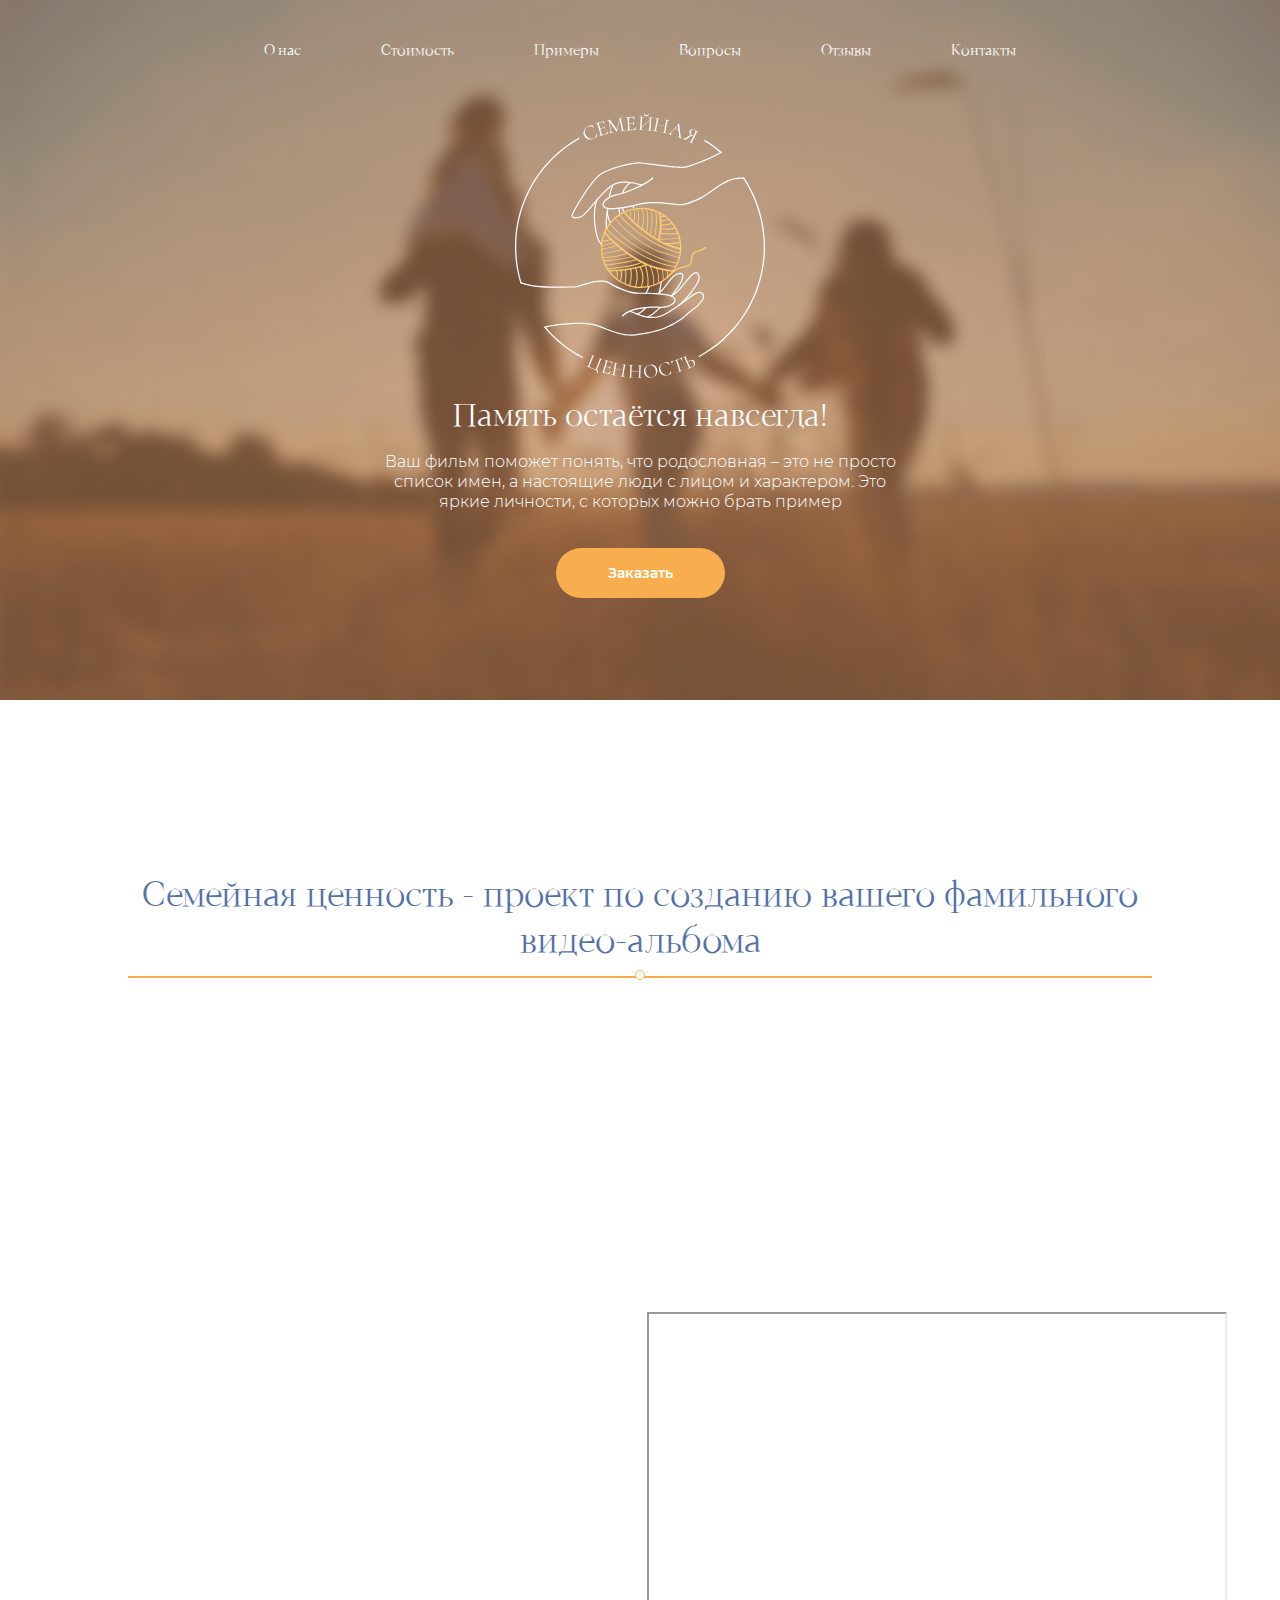
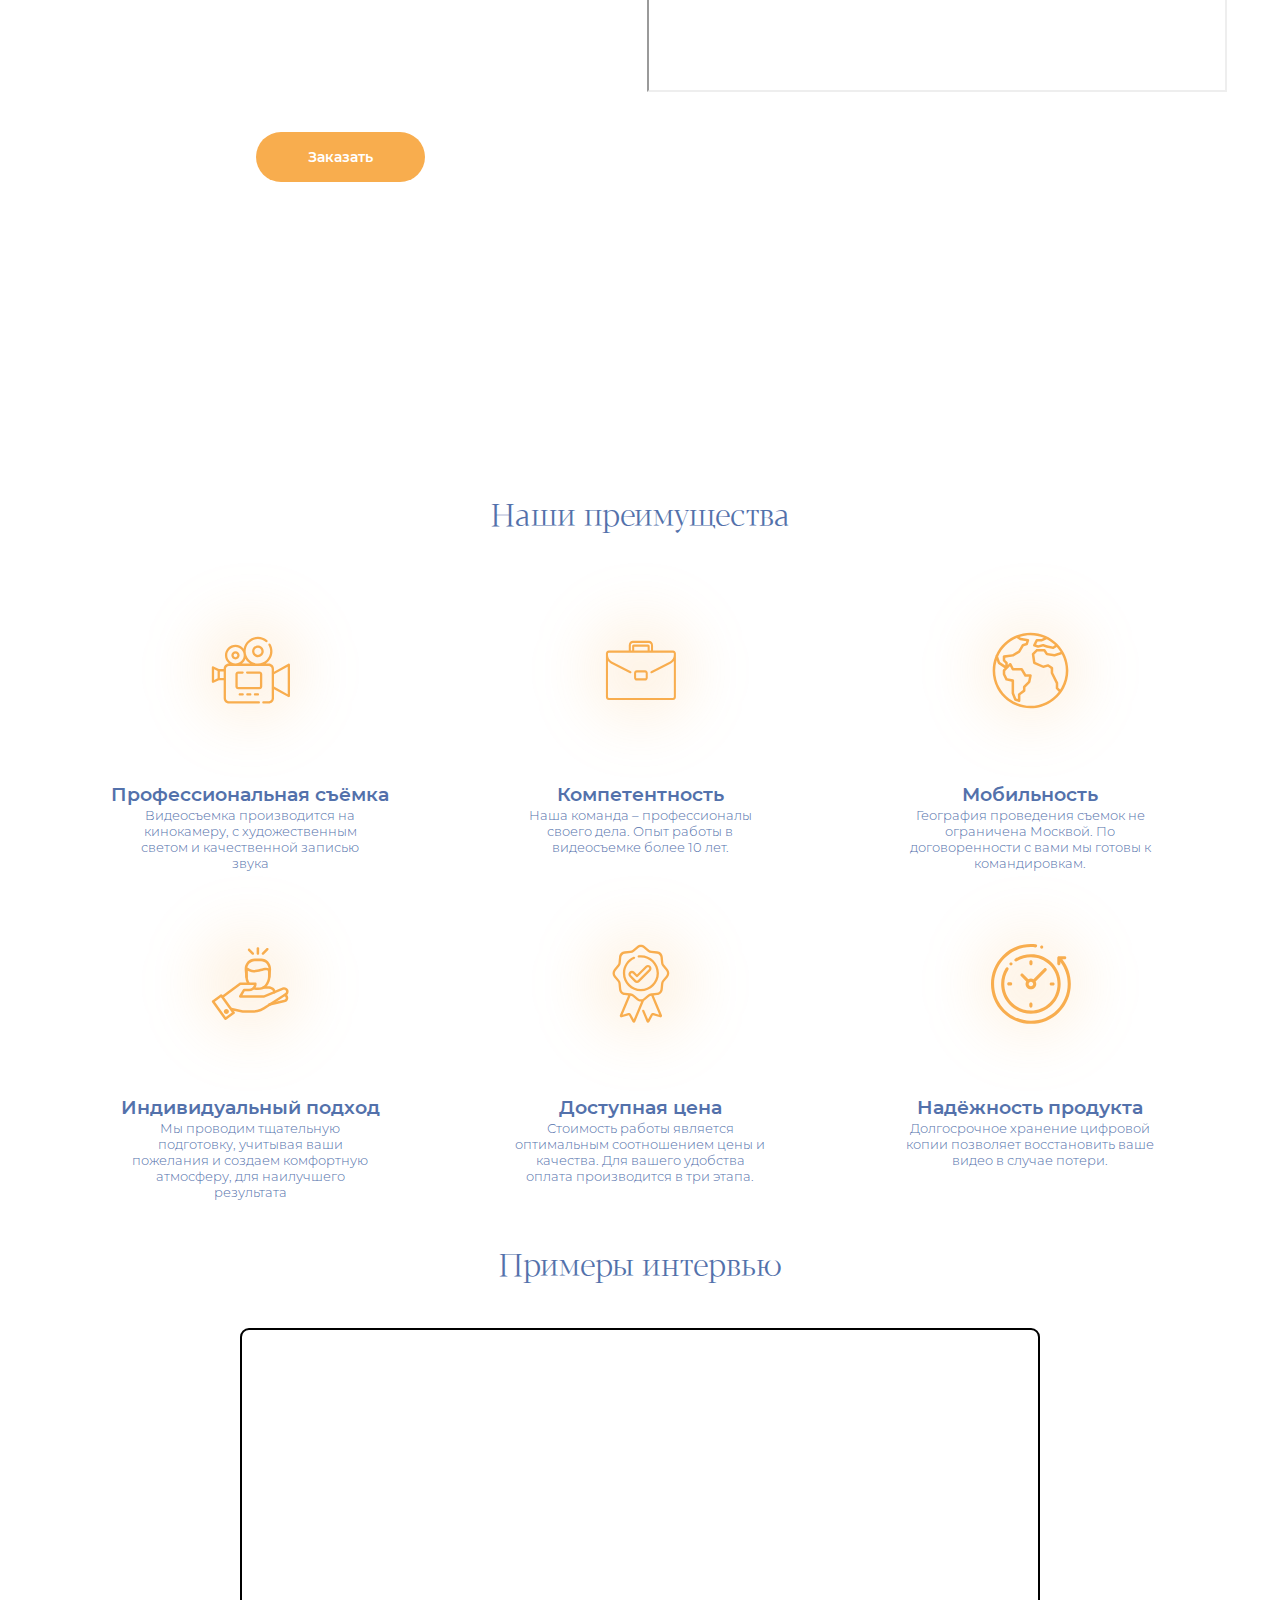
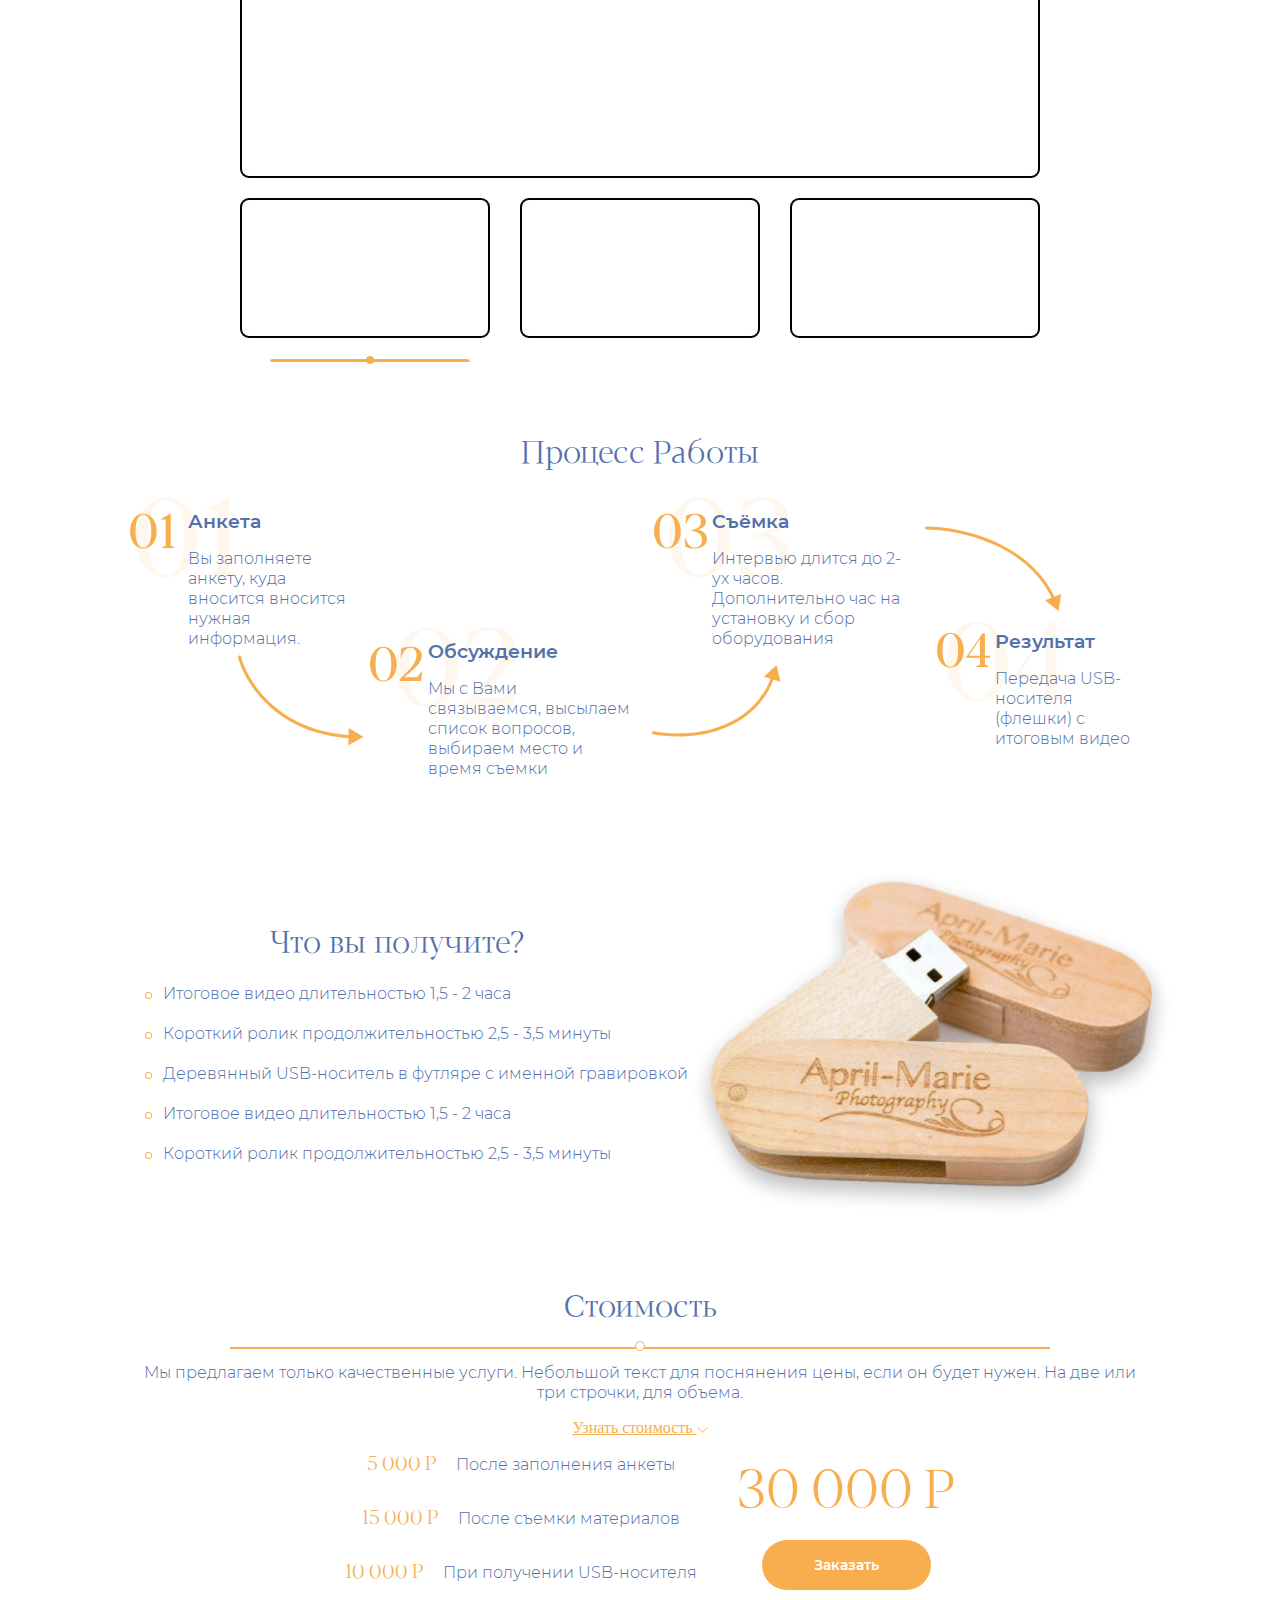
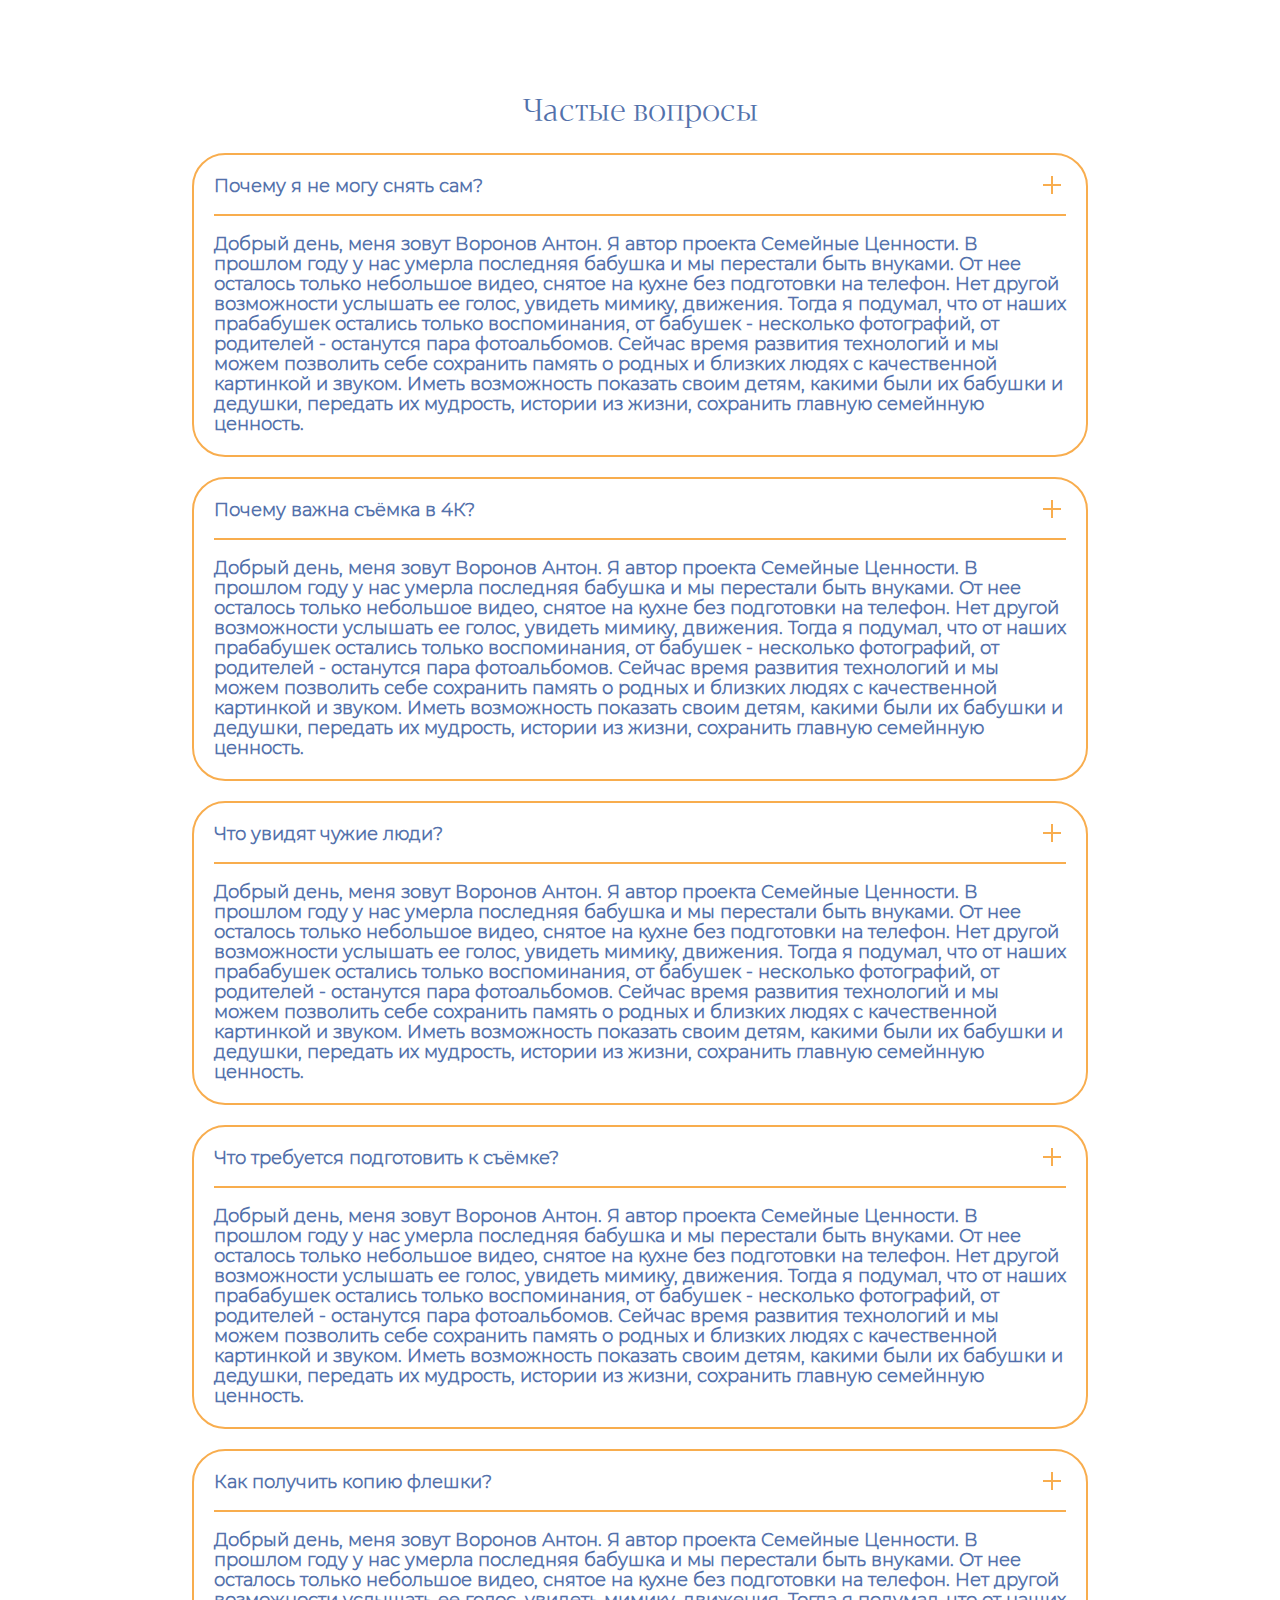
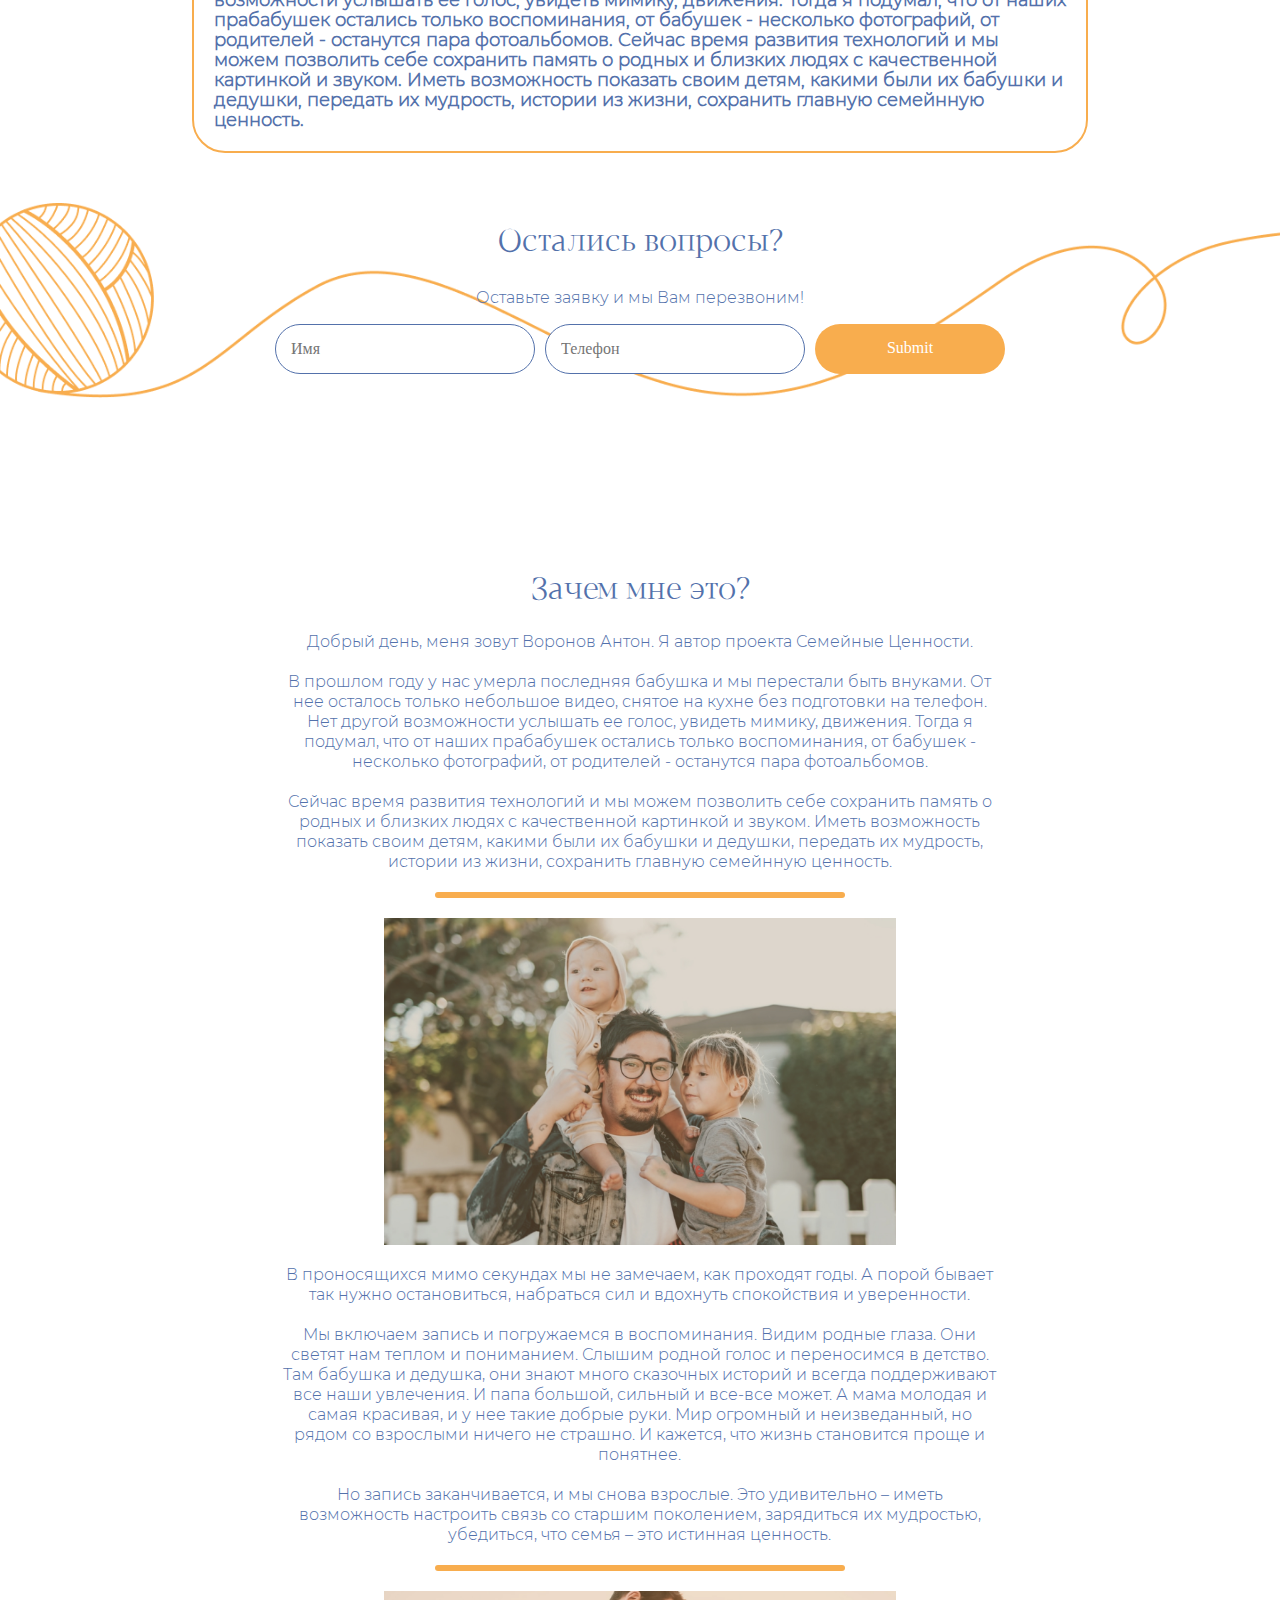
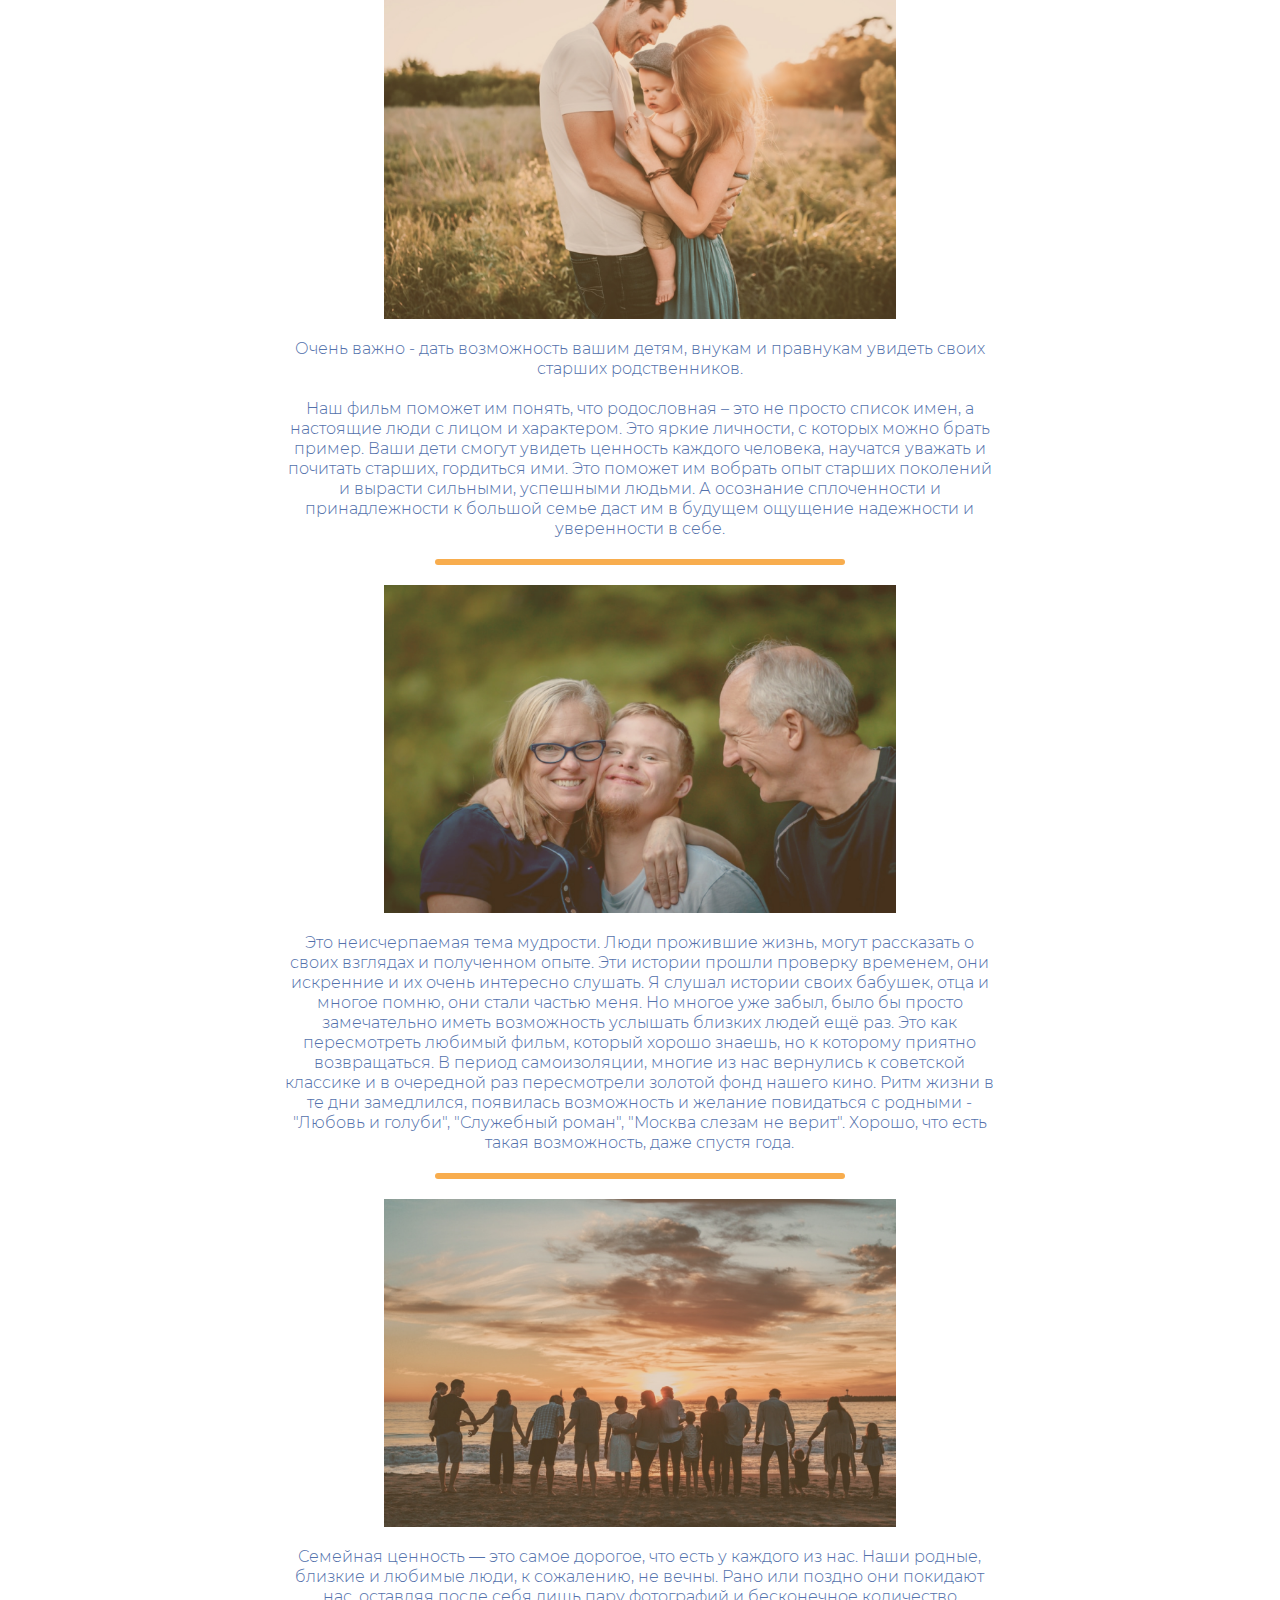
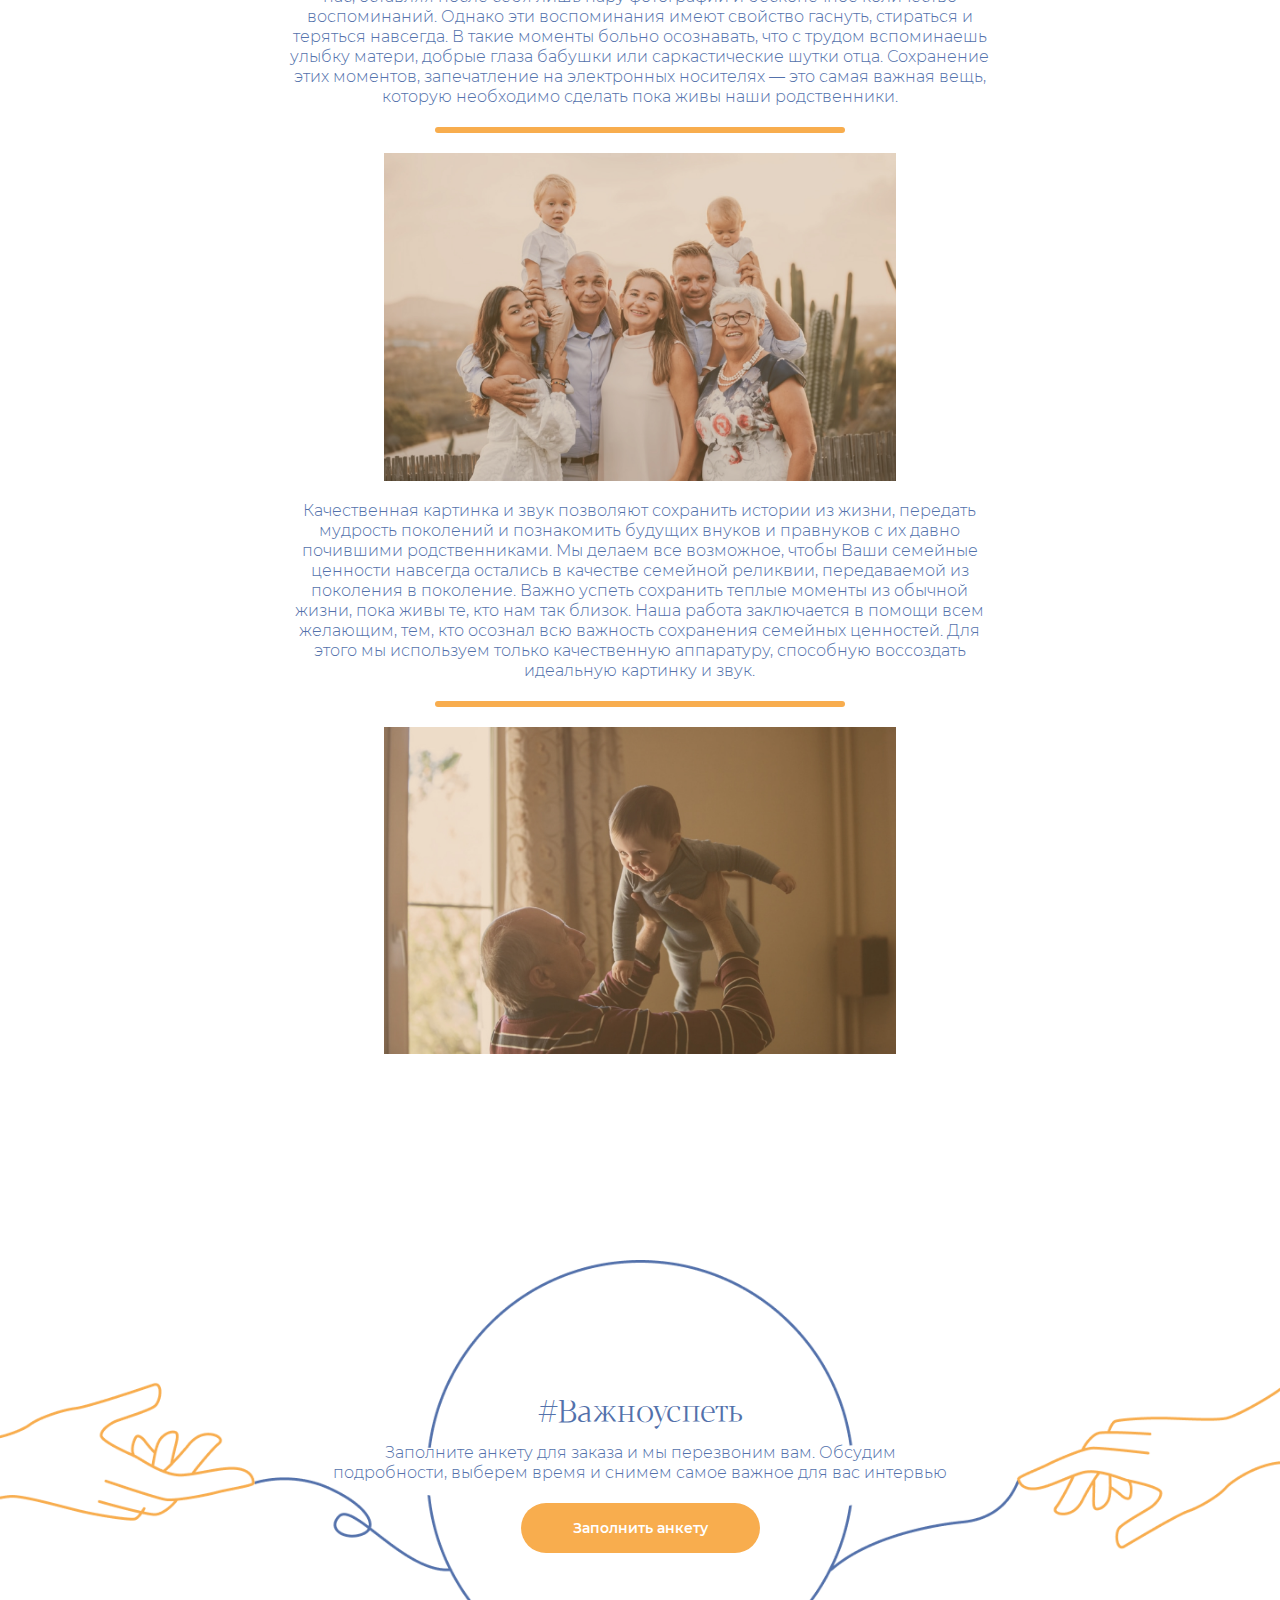
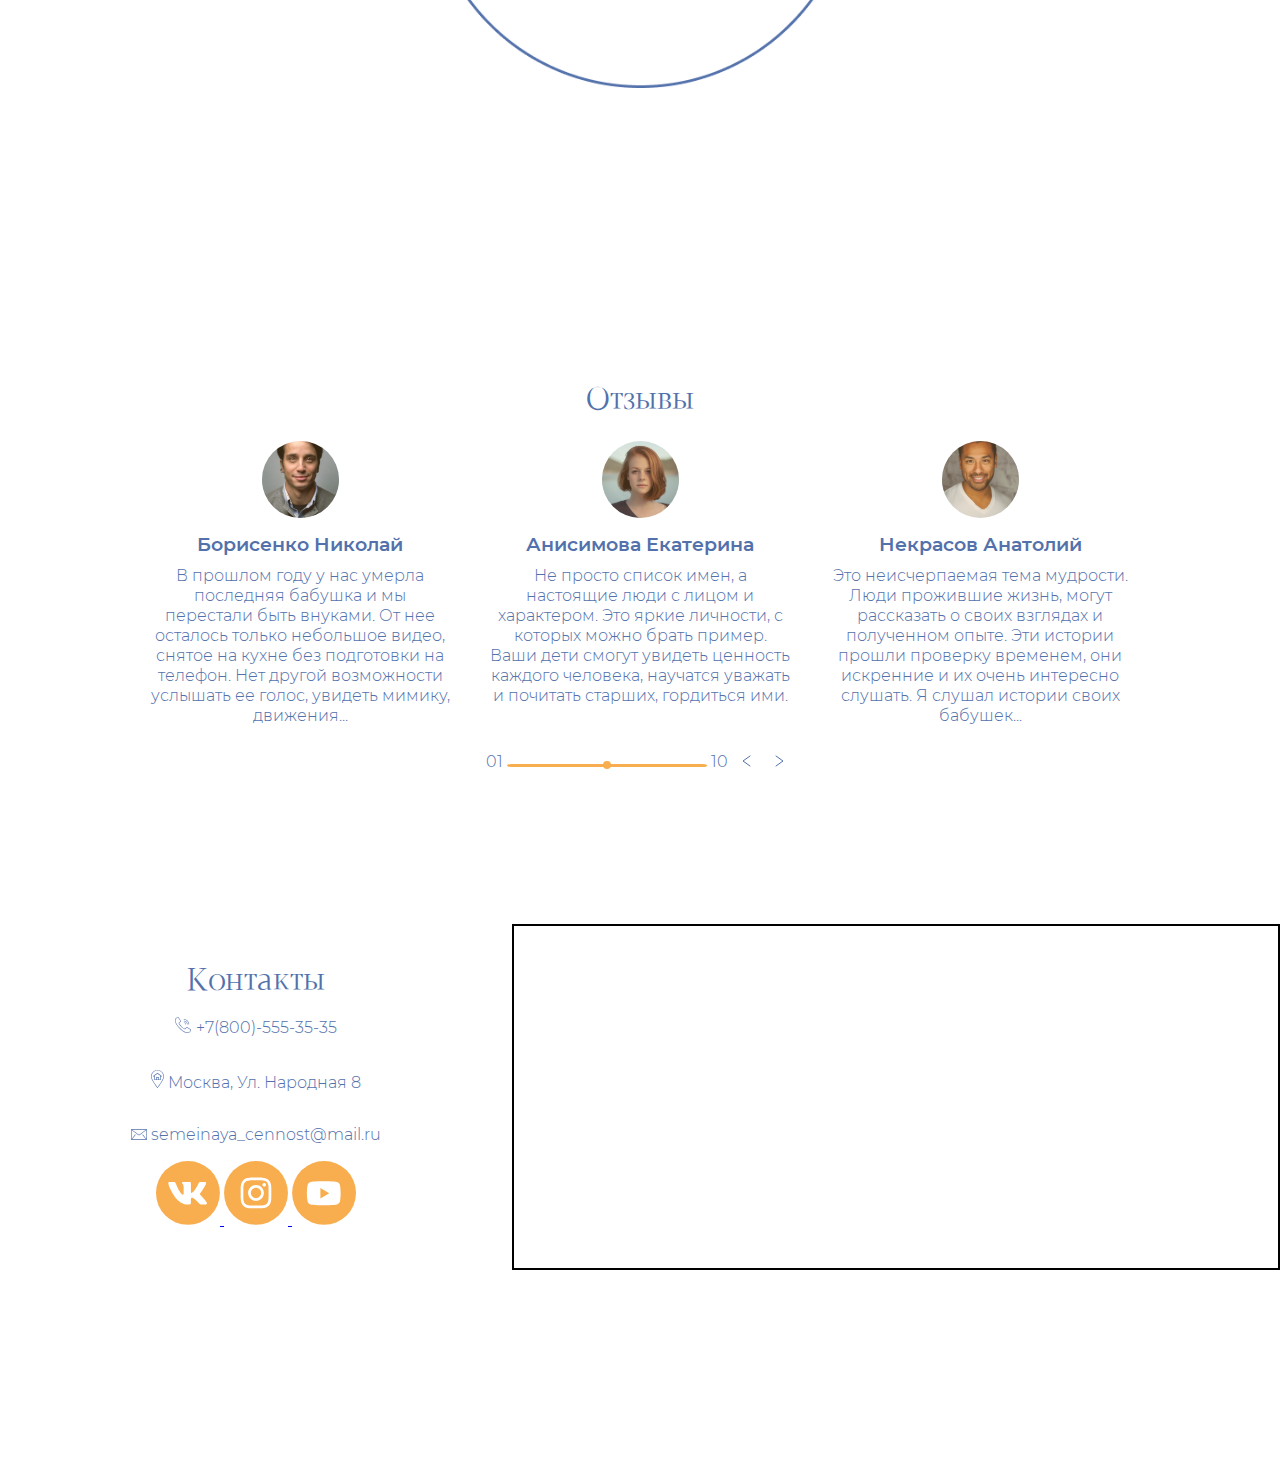
==== index.html @ 672eaf97 "Add files via upload" ====
<!DOCTYPE html>
<html lang="ru">
<head>
    <meta charset="UTF-8">
    <meta http-equiv="X-UA-Compatible" content="IE=edge">
    <meta name="viewport" content="width=device-width, initial-scale=1.0">
    <link rel="stylesheet" href="static/style.css">
    <link rel="stylesheet" href="static/first.css">
    <link rel="stylesheet" href="static/third.css">
    <link rel="stylesheet" href="static/fourth.css">
    <link rel="stylesheet" href="static/fifth.css">
    <link rel="stylesheet" href="static/sixth.css">
    <link rel="stylesheet" href="static/seventh.css">
    <link rel="stylesheet" href="static/eighth.css">
    <link rel="stylesheet" href="static/tenth.css">
    <link rel="stylesheet" href="static/eleventh.css">
    <link rel="stylesheet" href="static/twelfth.css">
    <link rel="stylesheet" href="static/thirteenth.css">
    <link rel="stylesheet" href="static/fourteenth.css">
    <link rel="stylesheet" href="static/normalize.css">
    <script src="https://code.jquery.com/jquery-3.6.0.js" integrity="sha256-H+K7U5CnXl1h5ywQfKtSj8PCmoN9aaq30gDh27Xc0jk="
      crossorigin="anonymous"></script>
    
    <title>SemeynayaCennost</title>
</head>
<body>
    <div id="main">

        <div class="content">
            <div class="first">
              <div class="first-button-menu">
                <div class="first-button-menu-line"></div>
                <div class="first-button-menu-line"></div>
                <div class="first-button-menu-line"></div>
              </div>

              <header class="header">
                <div class="navbar hidden">
                  <nav class="navbar-nav">
                    <ul class="navbar-menu">
                      <li class="navbar-item">
                        <a href="#" class="navbar-link">
                          О&nbspнас
                        </a>
                      </li>
                      <li class="navbar-item">
                        <a href="#" class="navbar-link">
                          Стоимость
                        </a>
                      </li>
                      <li class="navbar-item">
                        <a href="#" class="navbar-link">
                          Примеры
                        </a>
                      </li>
                      <li class="navbar-item">
                        <a href="#" class="navbar-link">
                          Вопросы
                        </a>
                      </li>
                      <li class="navbar-item">
                        <a href="#" class="navbar-link">
                          Отзывы
                        </a>
                      </li>
                      <li class="navbar-item">
                        <a href="#" class="navbar-link">
                          Контакты
                        </a>
                      </li>
                    </ul>
                  </nav>
                </div>
              </header>
            
              <div class="first-content">
                <div class="first-container">
                  <img src="static/resources/Logo.svg">
                  <h1>Память остаётся навсегда!</h1>
                  <p>
                    Ваш фильм поможет понять, что родословная – это не просто список имен, а настоящие люди с лицом и характером.
                    Это
                    яркие
                    личности, с которых можно брать пример
                  </p>
                  <a href="anketa.html"><input type="button" value="Заказать"></a>
                </div>
              </div>
            
            </div>
            
            <div id="second">
                <h1 id="frase">
                    Семейная ценность - проект по созданию вашего фамильного видео-альбома
                </h1>
                <div class="frase-decoration">
                  <div class="line"></div>
                  <div class="circle"></div>
                </div>
            </div>
            
              <div class="third">

                <div class="third-container">
                    <div class="third-content">
                    
                      <div class="third-text half">
                        <h1>О нашем проекте</h1>
                        <p>Мы создали проект «Семейная ценность» для того, чтобы сохранить яркость ваших воспоминаний о ваших близких.
                          <br>
                          Предлагаем вам профессиональную видеосъемку ваших родителей, бабушек, дедушек и других, важных для вас родственников. В доверительном интервью мы распросим о детстве и юности, о выборе профессии и спутника жизни, о любви и дружбе.
                          А может быть, даже откроем семейную тайну.
                          <br>
                          Герой фильма почувствует свою нужность и значимость для родных. Получит возможность поделиться своими мыслями и жизненными историями, дать мудрые советы. Вы сможете сделать отличный подарок своим близким и признаться им в любви.
                          <br>
                          Это отличная возможность сохранить и передать память о близком человеке через года, новому поколению, сохранив приемственность и уважение к родовой истории</p>
                      </div>
                    
                      <div class="third-video half">
                        <iframe src="" frameborder="1"></iframe>
                      </div>
                    </div>
                  
                    <div class="third-btn"><input type="button" value="Заказать"></div>
                </div>
                              
              </div>
            
              <div class="fourth">
                <h1>Наши преимущества</h1>
                <div class="fourth-container">
            
                  <div class="fourth-double">
            
                    <div class="fourth-single">
            
                      <img src="static/resources/Ikonka_semka.svg"/>
                      <h2>Профессиональная съёмка</h2>
                      <p>
                          Видеосъемка производится на кинокамеру, с художественным светом и качественной записью звука
                      </p>
            
                    </div>
                    <div class="fourth-single">
                      <img src="static/resources/Ikonka_indvid_podkhod.svg"/>
                      <h2>Индивидуальный подход</h2>
                      <p>
                          Мы проводим тщательную подготовку, учитывая ваши пожелания и создаем комфортную атмосферу,
                          для наилучшего результата
                      </p>
                    </div>
            
                  </div>
            
                  <div class="fourth-double">
            
                    <div class="fourth-single">
            
                      <img src="static/resources/Ikonka_kompetentnost.svg"/>
                      <h2>Компетентность</h2>
                      <p>
                          Наша команда – профессионалы своего дела. Опыт работы в видеосъемке более 10 лет. 
                          <br><br>
                      </p>
            
                    </div>
                    <div class="fourth-single">
            
                      <img src="static/resources/Ikonka_tsena.svg"/>
                      <h2>Доступная цена</h2>
                      <p>
                          Стоимость работы является оптимальным соотношением цены и качества. Для вашего удобства
                          оплата производится в три этапа.
                      </p>
            
                    </div>
            
                  </div>
            
                  <div class="fourth-double">
            
                    <div class="fourth-single">
                      <img src="static/resources/Ikonka_mobilnost.svg"/>
                      <h2>Мобильность</h2>
                      <p>
                          География проведения съемок не ограничена Москвой.
                          По договоренности с вами мы готовы к командировкам.
                      </p>
                    </div>
                    <div class="fourth-single">
                      <img src="static/resources/Ikonka_nadezhnost.svg"/>
                      <h2>Надёжность продукта</h2>
                      <p>
                          Долгосрочное хранение цифровой копии позволяет восстановить ваше видео в случае потери. 
                      </p>
                    </div>
            
                  </div>
            
                </div>
              </div>
            
              <div class="fifth">
                <h1>Примеры интервью</h1>
                <div class="fifth-container">
                  <div class="fifth-content">
            
                    <div class="fifth-big-video">
                      <iframe src="" frameborder="0"></iframe>
                    </div>
              
                    <div class="fifth-small-videos">
                      <div class="fifth-small-video">
                        <iframe src="" frameborder="0"></iframe>
                      </div>
                      <div class="fifth-small-video">
                        <iframe src="" frameborder="0"></iframe>
                      </div>
                      <div class="fifth-small-video">
                        <iframe src="" frameborder="0"></iframe>
                      </div>
                    </div>
              
                  </div>
            
                  <div class="fifth-scroll">
                    <input type="range">
                  </div>
                </div>
                
              </div>
            
              <div class="sixth">
                <h1> Процесс Работы</h1>
                <div class="sixth-container">
            
                  <div id="process-anket" class="sixth-block">
                    <h2> Анкета </h2>
                    <p> Вы заполняете анкету, куда вносится вносится нужная информация.</p>
                    <img src="static/resources/strelka1.svg" alt="strelka">
                  </div>
            
                  <div id="process-disguss" class="sixth-block sixth-down">
                    <h2> Обсуждение </h2>
                    <p> Мы с Вами связываемся, высылаем список вопросов, выбираем место и время съемки</p>
                  </div>
            
                  <div id="process-shoot" class="sixth-block">
                    <h2> Съёмка </h2>
                    <p> Интервью длится до 2-ух часов. Дополнительно час на установку и сбор оборудования</p>
                    <img src="static/resources/strelka2.svg" alt="strelka">
                  </div>
                    
                  <div id="process-result" class="sixth-block even sixth-down">
                    <img src="static/resources/strelka3.svg" alt="strelka">
                    <h2> Результат </h2>
                    <p> Передача USB-носителя (флешки) с итоговым видео</p>
                  </div>
            
                </div>
              </div>
            
              <div class="seventh">
                <div class="seventh-container">
            
                  <div class="seventh-text">
                    <h1> Что вы получите?</h1>
                      <ul>
                          <li>
                            Итоговое видео длительностью 1,5 - 2 часа
                          </li>
                          <li>
                              Короткий ролик продолжительностью 2,5 - 3,5 минуты
                          </li>
                          <li>
                              Деревянный USB-носитель в футляре с именной гравировкой
                          </li>
                          <li>
                              Итоговое видео длительностью 1,5 - 2 часа
                          </li>
                          <li>
                              Короткий ролик продолжительностью 2,5 - 3,5 минуты
                          </li>
                      </ul>
                  </div>
            
                  <div class="seventh-img">
                    <img src="static/resources/Fleshka.png">
                  </div>
            
                </div>
              </div>
            
            <div class="eighth">
              <div class="eighth-container">
                <h1>Стоимость</h1>
                <div class="frase-decoration">
                  <div class="line"></div>
                  <div class="circle"></div>
                </div>
                <p class="eighth-text">
                  Мы предлагаем только качественные услуги. Небольшой текст для поснянения цены, если он будет нужен. На две
                  или три строчки, для объема.
                </p>
                <a class="eighth-action-show">
                  Узнать стоимость <img src="static/resources/show-price-img.svg" alt="">
                </a>
                <div class="eighth-price-container">
                  <div class="eighth-prices">
                    <div class="eighth-price">
                      <p><span>5&nbsp000&nbspР</span>После заполнения анкеты</p>
                    </div>
                    <div class="eighth-price">
                      <p><span>15&nbsp000&nbspР</span>После съемки материалов</p>
                    </div>
                    <div class="eighth-price">
                      <p><span>10&nbsp000&nbspР</span>При получении USB-носителя</p>
                    </div>
                  </div>
            
                  <div class="eighth-full-price">
                    <p><span>30&nbsp000&nbspР</span></p>
                    <input type="button" value="Заказать">
                  </div>
                </div>
              </div>
            </div>
            
            <div id="ninth">
                <h1>Частые вопросы</h1>
            
                <div id="questions">
                    <div>
                        <p>Почему я не могу снять сам?</p>
                        <div class="plus">
                          <div class="plusVertical"></div>
                          <div class="plusHorizontal"></div>
                        </div>
                        <div class="line-answer"></div>
                        <p class="ninth-answer">
                          Добрый день, меня зовут Воронов Антон. Я автор проекта Семейные Ценности.
                        
                          В прошлом году у нас умерла последняя бабушка и мы перестали быть внуками. От нее осталось только небольшое видео,
                          снятое на кухне без подготовки на телефон. Нет другой возможности услышать ее голос, увидеть мимику, движения. Тогда я
                          подумал, что от наших прабабушек остались только воспоминания, от бабушек - несколько фотографий, от родителей -
                          останутся пара фотоальбомов.
                        
                          Сейчас время развития технологий и мы можем позволить себе сохранить память о родных и близких людях с качественной
                          картинкой и звуком. Иметь возможность показать своим детям, какими были их бабушки и дедушки, передать их мудрость,
                          истории из жизни, сохранить главную семейнную ценность.
                        </p>
                        
                    </div>
                    <div>
                        <p>Почему важна съëмка в 4К?</p>
                        <div class="plus">
                          <div class="plusVertical"></div>
                          <div class="plusHorizontal"></div>
                        </div>
                        <div class="line-answer"></div>
                        <p class="ninth-answer">
                          Добрый день, меня зовут Воронов Антон. Я автор проекта Семейные Ценности.
                        
                          В прошлом году у нас умерла последняя бабушка и мы перестали быть внуками. От нее осталось только небольшое видео,
                          снятое на кухне без подготовки на телефон. Нет другой возможности услышать ее голос, увидеть мимику, движения. Тогда я
                          подумал, что от наших прабабушек остались только воспоминания, от бабушек - несколько фотографий, от родителей -
                          останутся пара фотоальбомов.
                        
                          Сейчас время развития технологий и мы можем позволить себе сохранить память о родных и близких людях с качественной
                          картинкой и звуком. Иметь возможность показать своим детям, какими были их бабушки и дедушки, передать их мудрость,
                          истории из жизни, сохранить главную семейнную ценность.
                        </p>
                        
                    </div>
                    <div>
                        <p>Что увидят чужие люди?</p>
                        <div class="plus">
                          <div class="plusVertical"></div>
                          <div class="plusHorizontal"></div>
                        </div>
                        <div class="line-answer"></div>
                        <p class="ninth-answer">
                          Добрый день, меня зовут Воронов Антон. Я автор проекта Семейные Ценности.
                        
                          В прошлом году у нас умерла последняя бабушка и мы перестали быть внуками. От нее осталось только небольшое видео,
                          снятое на кухне без подготовки на телефон. Нет другой возможности услышать ее голос, увидеть мимику, движения. Тогда я
                          подумал, что от наших прабабушек остались только воспоминания, от бабушек - несколько фотографий, от родителей -
                          останутся пара фотоальбомов.
                        
                          Сейчас время развития технологий и мы можем позволить себе сохранить память о родных и близких людях с качественной
                          картинкой и звуком. Иметь возможность показать своим детям, какими были их бабушки и дедушки, передать их мудрость,
                          истории из жизни, сохранить главную семейнную ценность.
                        </p>
                        
                    </div>
                    <div>
                        <p>Что требуется подготовить к съëмке?</p>
                        <div class="plus">
                          <div class="plusVertical"></div>
                          <div class="plusHorizontal"></div>
                        </div>
                        <div class="line-answer"></div>
                        <p class="ninth-answer">
                          Добрый день, меня зовут Воронов Антон. Я автор проекта Семейные Ценности.
                        
                          В прошлом году у нас умерла последняя бабушка и мы перестали быть внуками. От нее осталось только небольшое видео,
                          снятое на кухне без подготовки на телефон. Нет другой возможности услышать ее голос, увидеть мимику, движения. Тогда я
                          подумал, что от наших прабабушек остались только воспоминания, от бабушек - несколько фотографий, от родителей -
                          останутся пара фотоальбомов.
                        
                          Сейчас время развития технологий и мы можем позволить себе сохранить память о родных и близких людях с качественной
                          картинкой и звуком. Иметь возможность показать своим детям, какими были их бабушки и дедушки, передать их мудрость,
                          истории из жизни, сохранить главную семейнную ценность.
                        </p>
                        
                    </div>
                    <div>
                        <p>Как получить копию флешки?</p>
                        <div class="plus">
                          <div class="plusVertical"></div>
                          <div class="plusHorizontal"></div>
                        </div>
                        <div class="line-answer"></div>
                        <p class="ninth-answer">
                          Добрый день, меня зовут Воронов Антон. Я автор проекта Семейные Ценности.
                          
                          В прошлом году у нас умерла последняя бабушка и мы перестали быть внуками. От нее осталось только небольшое видео,
                          снятое на кухне без подготовки на телефон. Нет другой возможности услышать ее голос, увидеть мимику, движения. Тогда я
                          подумал, что от наших прабабушек остались только воспоминания, от бабушек - несколько фотографий, от родителей -
                          останутся пара фотоальбомов.
                          
                          Сейчас время развития технологий и мы можем позволить себе сохранить память о родных и близких людях с качественной
                          картинкой и звуком. Иметь возможность показать своим детям, какими были их бабушки и дедушки, передать их мудрость,
                          истории из жизни, сохранить главную семейнную ценность.
                        </p>
                        
                    </div>
                </div>
            </div>
            
            <div class="tenth">
                <div class="tenth-container">
                  <h1> Остались вопросы?</h1>
                  <p> Оставьте заявку и мы Вам перезвоним!</p>
                  <form method="POST">
                    <div class="tenth-form-container">
                      <input type="text" placeholder="Имя" id="name" name="name" />
                      <input type="text" placeholder="Телефон" id="telephone" name="telephone" />
                      <input type="submit" placeholder="Отправить" id="submit" />
                    </div>
                  </form>
                </div>
                
            </div>
            
            <div class="eleventh">
                <h1>Зачем мне это?</h1>
                <div class="eleventh-container">
            
                  <div class="eleventh-block reverse">
                    <p class="textRight">
                      Добрый день, меня зовут Воронов Антон. Я автор проекта Семейные Ценности.
                      <br><br>
                      В прошлом году у нас умерла последняя бабушка и мы перестали быть внуками. От нее осталось
                      только небольшое видео, снятое на кухне без подготовки на телефон. Нет другой возможности
                      услышать ее голос, увидеть мимику, движения. Тогда я подумал, что от наших прабабушек остались
                      только воспоминания, от бабушек - несколько фотографий, от родителей - останутся пара
                      фотоальбомов.
                      <br><br>
                      Сейчас время развития технологий и мы можем позволить себе сохранить память о родных и близких
                      людях с качественной картинкой и звуком. Иметь возможность показать своим детям, какими были их
                      бабушки и дедушки, передать их мудрость, истории из жизни, сохранить главную семейнную ценность.
                    </p>
                    <div class="vertical-line"></div>
                    <img src="static/resources/Photo1.jpg">
                  </div>
            
                  <div class="eleventh-block">
                    <p class="textLeft">
                      В проносящихся мимо секундах мы не замечаем, как проходят годы. А порой бывает так нужно
                      остановиться, набраться сил и вдохнуть спокойствия и уверенности.
                      <br><br>
                      Мы включаем запись и погружаемся в воспоминания. Видим родные глаза. Они светят нам теплом и
                      пониманием. Слышим родной голос и переносимся в детство. Там бабушка и дедушка, они знают много
                      сказочных историй и всегда поддерживают все наши увлечения. И папа большой, сильный и все-все
                      может. А мама молодая и самая красивая, и у нее такие добрые руки. Мир огромный и неизведанный,
                      но рядом со взрослыми ничего не страшно. И кажется, что жизнь становится проще и понятнее.
                      <br><br>
                      Но запись заканчивается, и мы снова взрослые. Это удивительно – иметь возможность настроить
                      связь со старшим поколением, зарядиться их мудростью, убедиться, что семья – это истинная
                      ценность.
                    </p>
                    <div class="vertical-line"></div>
                    <img src="static/resources/Photo2.jpg">
                  </div>
            
                  <div class="eleventh-block reverse">
                    <p class="textRight">
                      Очень важно - дать возможность вашим детям, внукам и правнукам увидеть своих старших
                      родственников.
                      <br><br>
                      Наш фильм поможет им понять, что родословная – это не просто список имен, а настоящие люди с
                      лицом и характером. Это яркие личности, с которых можно брать пример. Ваши дети смогут увидеть
                      ценность каждого человека, научатся уважать и почитать старших, гордиться ими. Это поможет им
                      вобрать опыт старших поколений и вырасти сильными, успешными людьми. А осознание сплоченности и
                      принадлежности к большой семье даст им в будущем ощущение надежности и уверенности в себе.
                    </p>
                    <div class="vertical-line"></div>
                    <img src="static/resources/Photo3.jpg">
                  </div>
            
                  <div class="eleventh-block">
                    <p class="textLeft">
                      Это неисчерпаемая тема мудрости. Люди прожившие жизнь, могут рассказать о своих взглядах и
                      полученном опыте. Эти истории прошли проверку временем, они искренние и их очень интересно
                      слушать. Я слушал истории своих бабушек, отца и многое помню, они стали частью меня. Но многое
                      уже забыл, было бы просто замечательно иметь возможность услышать близких людей ещë раз. Это как
                      пересмотреть любимый фильм, который хорошо знаешь, но к которому приятно возвращаться. В период
                      самоизоляции, многие из нас вернулись к советской классике и в очередной раз пересмотрели
                      золотой фонд нашего кино. Ритм жизни в те дни замедлился, появилась возможность и желание
                      повидаться с родными - "Любовь и голуби", "Служебный роман", "Москва слезам не верит". Хорошо,
                      что есть такая возможность, даже спустя года.
                    </p>
                    <div class="vertical-line"></div>
                    <img src="static/resources/Photo4.jpg">
                  </div>
            
                  <div class="eleventh-block reverse">
                    <p class="textRight">
                      Семейная ценность — это самое дорогое, что есть у каждого из нас. Наши родные, близкие и любимые
                      люди, к сожалению, не вечны. Рано или поздно они покидают нас, оставляя после себя лишь пару
                      фотографий и бесконечное количество воспоминаний. Однако эти воспоминания имеют свойство
                      гаснуть, стираться и теряться навсегда. В такие моменты больно осознавать, что с трудом
                      вспоминаешь улыбку матери, добрые глаза бабушки или саркастические шутки отца. Сохранение этих
                      моментов, запечатление на электронных носителях — это самая важная вещь, которую необходимо
                      сделать пока живы наши родственники.
                    </p>
                    <div class="vertical-line"></div>
                    <img src="static/resources/Photo5.jpg">
                  </div>
            
                  <div class="eleventh-block">
                    <p class="textLeft">
                      Качественная картинка и звук позволяют сохранить истории из жизни, передать мудрость поколений и
                      познакомить будущих внуков и правнуков с их давно почившими родственниками. Мы делаем все
                      возможное, чтобы Ваши семейные ценности навсегда остались в качестве семейной реликвии,
                      передаваемой из поколения в поколение. Важно успеть сохранить теплые моменты из обычной жизни,
                      пока живы те, кто нам так близок. Наша работа заключается в помощи всем желающим, тем, кто
                      осознал всю важность сохранения семейных ценностей. Для этого мы используем только качественную
                      аппаратуру, способную воссоздать идеальную картинку и звук.
                    </p>
                    <div class="vertical-line"></div>
                    <img src="static/resources/Photo6.jpg">
                  </div>
            
                </div>
            </div>
            
            <div class="twelfth">
              <div class="twelfth-container">
                <h1>#Важноуспеть</h1>
                <p>
                    Заполните анкету для заказа и мы перезвоним вам. Обсудим<br> подробности, выберем время и снимем
                    самое важное для вас интервью
                </p>
                <input type="button" value="Заполнить анкету">
              </div>
            </div>
            
            <div class="thirteenth">
              <h1>Отзывы</h1>
              <div class="thirteenth-container">
          
                <div class="thirteenth-responses">
                  <div class="thirteenth-response">
                    <img src="static/resources/otzyv1.svg">
                    <h2> Борисенко Николай </h2>
                    <p>
                        В прошлом году у нас умерла последняя бабушка и мы перестали быть внуками.
                        От нее осталось только небольшое видео, снятое на кухне без подготовки на телефон.
                        Нет другой возможности услышать ее голос, увидеть мимику, движения...
                    </p>
                  </div>
          
                  <div class="thirteenth-response">
                    <img src="static/resources/otzyv2.svg">
                    <h2> Анисимова Екатерина </h2>
                    <p>
                        Не просто список имен, а настоящие люди с лицом и характером. Это яркие личности, с которых можно брать
                        пример. Ваши дети смогут увидеть ценность каждого человека, научатся уважать и почитать старших,
                        гордиться ими.
                    </p>
                  </div>
          
                  <div class="thirteenth-response">
                    <img src="static/resources/otzyv3.svg">
                    <h2> Некрасов Анатолий </h2>
                    <p>
                        Это неисчерпаемая тема мудрости. Люди прожившие жизнь, могут рассказать о своих взглядах и полученном
                        опыте. Эти истории прошли проверку временем, они искренние и их очень интересно слушать. Я слушал
                        истории своих бабушек...
                    </p>
                  </div>
                </div>
          
                <div class="thirteenth-controls">
                  <p>
                     01 <input type="range"> 10 
                     <input type="image" src="static/resources/btnLeft.svg">
                     <input type="image" src="static/resources/btnRight.svg">
                  </p>
                </div>
          
              </div>
            </div>
            
      <div class="fourteenth">
      
        <div class="fourteenth-container">
        
          <div class="fourteenth-contacts">
            <div class="fourteenth-text">
              <h1 align="center"> Контакты </h1>
              <p id="phone"><img src="static/resources/Ikonka_telefon.svg"> +7(800)-555-35-35</p>
              <p id="adress"><img src="static/resources/Ikonka_adres.svg"> Москва, Ул. Народная 8</p>
              <p id="mail"><img src="static/resources/Ikonka_email.svg"> semeinaya_cennost@mail.ru</p>
              <div class="fourteenth-icons">
                <a href="#"> <img src="static/resources/Ikonka_VK.svg"> </a>
                <a href="#"> <img src="static/resources/Ikonka_inst.svg"> </a>
                <a href="#"> <img src="static/resources/Ikonka_yutub.svg"> </a>
              </div>
            </div>
          </div>
        
          <div class="fourteenth-map">
            <iframe src="" frameborder="0"></iframe>
          </div>
        
        </div>
      </div>
    </div>

    <script src="js/script.js"></script>
</body>
</html>
---- static/style.css ----
* {
  box-sizing: border-box;
}

@font-face {
  font-family: "Montserrat-Light"; /* Гарнитура шрифта */
  src: url("fonts/Montserrat/Montserrat-Light.ttf"); /* Путь к файлу со шрифтом */
}

@font-face {
  font-family: "Montserrat-Semibold";
  src: url("fonts/Montserrat/Montserrat-SemiBold.ttf");
}

@font-face {
  font-family: "Blacker Display";
  src: url("fonts/BlackerDisplay/BlackerDisplay-Light.ttf");
}

html {
  -webkit-text-size-adjust: 100%;
}

div,
p,
h1 {
  color: #5371ab;
}

p {
  font-family: "Montserrat-Light", "sans-serif";
  font-size: 16px;
  font-style: normal;
  font-weight: normal;
  line-height: 20px;
}

div.orange div,
div.orange p,
div.orange h1 {
  color: #fff;
}

h1 {
  font-family: "Blacker Display";
  font-style: normal;
  font-weight: 300;
  font-size: 54px;
  text-align: center;
}

h2 {
  font-family: "Montserrat-Semibold";
  font-style: normal;
  font-weight: 500;
  font-size: 19px;
}

input[type="button"] {
  position: relative;
  background: #f8ad4e;
  border-radius: 25px;
  border: 0px;
  font-size: 14px;
  font-family: "Montserrat-Semibold", sans-serif;
  color: #fff;
  padding: 17px 52px;
}

input[type="button"]:hover {
  cursor: pointer;
}

div#main {
  position: relative;
}

.content > div {
  margin: 50px 0px;
}

div.first {
  margin-top: 0px;
}
div#second {
  margin: 0px;
}

/*1//////////////////////////////////////*/

/*2//////////////////////////////////////////////////*/

div#second {
  width: 100%;
  position: relative;
  min-height: 155px;
  margin: auto;
  display: flex;
  flex-flow: column nowrap;
  justify-content: center;
  align-items: center;
  min-height: 350px;
}

#frase {
  position: relative;
  width: 80%;
  margin: 0px auto;
  margin-bottom: 10px;
  font-family: "Blacker Display", sans-serif;
  font-style: normal;
  font-weight: 300;
  font-size: 36px;
  line-height: 128.6%;
  text-align: center;
  color: #5371ab;
}

div.line {
  border: 1px solid #f8ad4e;
  background-color: #f8ad4e;
  width: 100%;
  height: 0px;
  margin: 0% -50%;

  position: relative;
  top: 30%;
  left: 50%;
}

div.line-answer {
  border: 1px solid #f8ad4e;
  background-color: #f8ad4e;
  width: 100%;
  height: 0px;
  margin: 0% -50%;

  position: relative;
  top: 30%;
  left: 50%;
}

div.circle {
  width: 10px;
  height: 10px;
  border-radius: 100%;
  border: 1px solid #f8ad4e;
  background-color: rgba(256, 256, 256, 1);

  position: relative;
  left: 50%;
  top: 30%;
  margin: -8px -5px;
}

.frase-decoration {
  width: 80%;
}

@media screen and (max-width: 600px) {
  #frase {
    font-size: 27px;
  }
}

/*3//////////////////////////////////////////////////*/

/*4//////////////////////////////////////////////////*/

/*5//////////////////////////////////////////////////*/

/*6//////////////////////////////////////////////////*/

/*7//////////////////////////////////////////////////*/

/*8//////////////////////////////////////////////////*/

/*9//////////////////////////////////////////////////*/

div#ninth {
  position: relative;
  margin: 0%;
}

div#questions {
  width: 70%;
  position: relative;
  left: 50%;
  margin: 0% -35%;
}

div#ninth > div > div {
  border: 2px solid #f8ad4e;
  box-sizing: border-box;
  border-radius: 33.1624px;
  padding: 3px 20px;
  margin-bottom: 20px;
  position: relative;
}

div#ninth p {
  font-weight: 600;
  font-size: 18px;
  text-align: left;
}

.plus {
  width: 18px;
  height: 18px;
  position: absolute;
  right: 25px;
  top: 30px;
  margin: -9px 0px;
}

.plus:hover {
  cursor: pointer;
}

.plus-rotate {
  transform: rotateZ(45deg);
  transition-duration: 400ms;
}

div.plus-blue {
  border: 1px solid #5371ab;
  background-color: #5371ab;
}

.plusVertical {
  width: 2px;
  height: 100%;
  border: 1px solid #f8ad4e;
  background-color: #f8ad4e;
  position: absolute;
  left: 8px;
}

.plusHorizontal {
  height: 2px;
  width: 100%;
  border: 1px solid #f8ad4e;
  background-color: #f8ad4e;
  position: absolute;
  top: 8px;
}

@media screen and (max-width: 600px) {
  div#ninth p {
    font-size: 12px;
  }

  div#questions {
    width: 90%;
    position: relative;
    left: 50%;
    margin: 0% -45%;
  }

  .plus {
    right: 15px;
    top: 25px;
  }
}

/*10//////////////////////////////////////////////////*/

/*11//////////////////////////////////////////////////*/

/*12//////////////////////////////////////////////////*/

/*13//////////////////////////////////////////////////*/

/*14//////////////////////////////////////////////////*/

/*/////////////////////////////////////*/

@media screen and (max-width: 600px) {
  p {
    font-size: 12px;
  }

  h1 {
    font-size: 27px;
  }
}
---- static/first.css ----
.first {
  position: relative;
  background-image: url("resources/Firstbg.png");
  background-size: cover;
  background-repeat: no-repeat;
  background-position: center;
  min-height: 700px;
  height: max-content;
  display: flex;
  flex-flow: column;
}

.first-button-menu {
  height: 26px;
  width: 30px;
  display: flex;
  flex-flow: column;
  justify-content: space-between;
  z-index: 50;
  position: absolute;
  right: 30px;
  top: 30px;
  visibility: hidden;
}

.first-button-menu-line {
  border: 2px solid #fff;
  border-radius: 50px;
  height: 5px;
  width: 100%;
  background-color: #fff;
}

.visible {
  visibility: visible;
}

.hidden {
  visibility: visible;
}

.orange {
  border-color: #f8ad4e;
  background-color: #f8ad4e;
}

.header {
  padding: 12px 0px;
  margin-top: 30px;
}

.navbar {
  max-width: 1280px;
  margin: auto;
  display: flex;
  justify-content: center;
  align-items: center;
}

.navbar-menu {
  margin: 0%;
  padding: 0%;
  list-style: none; /*Отключаем маркеры*/
  display: flex;
  text-align: center;
}

.navbar-item {
  margin: 0px 40px;
  font-family: "Blacker Display";
  font-style: normal;
  font-weight: normal;
  font-size: 15px;
  line-height: 19px;
  /* or  */
}

.navbar-link {
  text-decoration: none;
  color: #fff;
}

.first-content {
  display: flex;
  flex-flow: column nowrap;
  justify-content: center;
  align-items: center;
  margin: 40px auto;
}

.first-container {
  display: flex;
  flex-flow: column nowrap;
  justify-content: center;
  align-items: center;
  width: 40%;
}

.first-container > h1 {
  color: #fff;
  margin-bottom: 0px;
}

.first-container > p {
  color: #fff;
  text-align: center;
}

.first-container > img {
  width: 250px;
}

div.first-container input[type="button"] {
  margin: 20px;
}

@media screen and (max-width: 800px) {
  .navbar-item {
    margin: 0px 20px;
  }
}

@media screen and (max-width: 650px) {
  .hidden {
    visibility: hidden;
  }
  .header {
    height: 0%;
    padding: 0%;
    margin: 0%;
  }
  .navbar {
    position: absolute;
    right: 0px;
    top: 0px;
    background-color: #7b5037;
    display: flex;
    justify-content: center;
    align-items: center;
  }

  .navbar-menu {
    display: flex;
    flex-flow: column;
    justify-content: center;
    align-items: center;
    margin: 70px 30px;
  }

  .navbar-item {
    margin: 5px 30px;
  }

  .first-content {
    margin: auto;
  }

  .first-container {
    width: 80%;
  }

  .first-button-menu {
    visibility: visible;
  }
}
---- static/third.css ----
/*////////////////////////////////////////////////////////////*/
.third {
  position: relative;
  min-height: 700px;
  position: relative;
  background-image: url("resources/Thirdbg.png");
  background-size: cover;
  background-repeat: no-repeat;
  background-position: center center;
  background-attachment: fixed;
  overflow: hidden;
  /*height: max-content;*/
  height: 100vh;
}

.third-container {
  padding: 5% 0px;
}

.third-text > p {
  text-align: center;
  padding: 0px 20px;
  margin: 0;
  line-height: 25px;
  color: #fff;
}

.third-text > h1 {
  margin-bottom: 20px;
  color: #fff;
}

.third-content {
  display: flex;
  flex-flow: row wrap;
  margin: auto;
  justify-content: space-evenly;
  align-items: flex-end;
  align-content: center;
}

.third-video > iframe {
  width: 100%;
  height: 100%;
}

.half {
  flex: 0 1 auto;
}

.third-btn {
  width: 50%;
  margin: 20px;
  padding-bottom: 30px;
  display: flex;
  justify-content: center;
}

.third-text {
  width: 540px;
  margin-top: 20px;
}

.third-video {
  height: 380px;
  width: 580px;
  margin: 20px 0px;
}

@media screen and (max-width: 800px) {
  .third-content {
    width: 80%;
  }
  .third-video {
    width: 90%;
    height: 250px;
  }

  .third-text {
    width: 100%;
  }

  .third-btn {
    margin: auto;
  }

  .third-text > p {
    line-height: 20px;
  }
}

@media screen and (max-width: 480px) {
  .third-content {
    width: 100%;
  }
  .third-video {
    width: 80%;
    height: 200px;
  }

  .third-text {
    width: 90%;
  }

  .third-btn {
    margin: auto;
  }

  .third-container {
    padding: 0;
  }
  .third-text {
    margin: 0%;
  }

  .third {
    min-height: 800px;
  }

  .third-bg {
    min-height: 800px;
  }
}
---- static/fourth.css ----
.fourth-container {
  display: flex;
  flex-flow: row nowrap;
  margin: auto;
  width: 100%;
  justify-content: space-evenly;
  align-items: flex-start;
}

.fourth-double {
  display: flex;
  flex-direction: column;
  /*flex: 1 1 auto;*/
  align-items: center;
}

.fourth-single {
  flex: 1 1 auto;
  margin: auto;
  display: flex;
  flex-flow: column nowrap;
}

.fourth-single > p {
  width: 250px;
}
.fourth-single > h2 {
  width: 280px;
}

.fourth-single > img,
.fourth-single > p,
.fourth-single > h2 {
  text-align: center;
  margin: 0px auto;
}

.fourth-single > p {
  font-size: 13px;
  line-height: 16px;
}

.fourth-single > h2 {
  font-weight: 500;
  font-size: 19px;
  line-height: 24px;
}

@media screen and (max-width: 800px) {
  .fourth-container {
    flex-flow: column wrap;
    align-items: stretch;
  }

  .fourth-double {
    flex-flow: row wrap;
    align-items: baseline;
    justify-content: space-evenly;
  }

  .fourth-single {
    flex: 0 0 150px;
  }
}

@media screen and (max-width: 480px) {
  .fourth-single {
    flex: 0 0 100%;
  }
}
---- static/fifth.css ----
.fifth-container {
  width: 800px;
  height: fit-content;
  margin: auto;
  padding: 20px 0px;
}

.fifth-content {
  /*background-color: red;*/
  display: flex;
  flex-flow: column nowrap;
}

.fifth-big-video {
  /*background-color: green;*/
  width: 800px;
  height: 450px;
  margin: auto;
}

.fifth-small-videos {
  /*background-color: blue;*/
  display: flex;
  flex-flow: row nowrap;
  width: 800px;
  height: 150px;
  margin: 10px auto;
  justify-content: space-between;
}

.fifth-small-video {
  /*background-color: yellow;*/
  flex-grow: 1;
  width: 260px;
  height: 150px;
  padding: 10px 10px 0px 10px;

  flex: 0 0 260px;
}

.fifth-small-video:first-child {
  padding-left: 0;
}

.fifth-small-video:last-child {
  padding-right: 0px;
}

.fifth-scroll {
  width: 80%;
  margin-left: 30px;
}

.fifth-small-video > iframe,
.fifth-big-video > iframe {
  width: 100%;
  height: 100%;
  border-radius: 9px;
  border: 2px solid black;
}

input[type="range"] {
  width: 200px;
  -webkit-appearance: none;
  -moz-appearance: none;
  appearance: none;
}
input[type="range"]::-webkit-slider-runnable-track {
  border-radius: 10px/100%;
  height: 3px;
  border: 1px solid #f8ad4e;
  background-color: #f8ad4e;
}
input[type="range"]::-webkit-slider-thumb {
  background: #f8ad4e;

  border-radius: 40px;
  cursor: pointer;
  width: 8px;
  height: 8px;
  -webkit-appearance: none;
  margin-top: -4px;
}

@media screen and (max-width: 850px) {
  .fifth-small-videos {
    flex-flow: column nowrap;
    width: 100%;
    align-items: center;
    margin-top: 0px;
    height: auto;
  }

  .fifth-small-video,
  .fifth-big-video {
    width: 450px;
    height: 280px;
    padding: 0;
    padding-bottom: 20px;
    flex: 1 1 auto;
    margin: auto;
  }

  .fifth-scroll {
    visibility: hidden;
  }

  .fifth-container {
    width: 100%;
  }
}

@media screen and (max-width: 480px) {
  .fifth-small-videos {
    flex-flow: column nowrap;
    width: 100%;
    align-items: center;
    margin-top: 0px;
    height: auto;
    flex: 1 1 auto;
  }

  .fifth-small-video,
  .fifth-big-video {
    width: 320px;
    height: 220px;
    padding: 0;
    padding-bottom: 20px;
    flex: 1 1 auto;
  }

  .fifth-scroll {
    visibility: hidden;
  }
}
---- static/sixth.css ----
.sixth-container {
  width: 80%;
  margin: auto;
  display: flex;
  flex-flow: row nowrap;
  justify-content: center;
  align-items: flex-start;
  min-height: 300px;
}

.sixth-down {
  align-self: flex-end;
}

.sixth-block {
  padding-left: 60px;
  margin-right: 20px;
}

#process-anket {
  background-image: url("resources/1.svg");
  background-repeat: no-repeat;
}

#process-anket > img {
  transform: translateX(50px) translateY(-10px);
}

#process-disguss {
  background-image: url("resources/2.svg");
  background-repeat: no-repeat;
}

#process-shoot {
  background-image: url("resources/3.svg");
  background-repeat: no-repeat;
}

#process-shoot > img {
  transform: translateX(-60px);
}

#process-result {
  background-image: url("resources/4.svg");
  background-repeat: no-repeat;
  background-position: center left;
  padding-bottom: 30px;
}

#process-result > img {
  transform: translateX(-70px);
}

@media screen and (max-width: 1200px) {
  div.sixth-block img {
    visibility: hidden;
    position: absolute;
  }
}

@media screen and (max-width: 960px) {
  .sixth-container {
    flex-flow: column nowrap;
    align-items: flex-start;
    width: 60%;
  }

  .sixth-block {
    width: 200px;
  }

  .sixth-down {
    align-self: flex-end;
  }
}

@media screen and (max-width: 500px) {
  .sixth-container {
    flex-flow: column nowrap;
    align-items: center;
    width: 80%;
    align-content: stretch;
  }

  .sixth-block {
    width: 80%;
  }

  .sixth-down {
    align-self: center;
  }
}
---- static/seventh.css ----
div.seventh {
  min-height: 400px;
  display: flex;
  align-items: center;
  margin-bottom: 0%;
  height: max-content;
}
.seventh-text {
  display: flex;
  flex-flow: column nowrap;
  justify-content: center;
  align-items: center;
}

.seventh-text > h1 {
  margin-bottom: 20px;
}

.seventh-text > ul {
  position: relative;
  list-style-image: url("resources/marker.png");
  list-style-position: inside;
  margin: auto;
}

.seventh-text > ul > li {
  font-family: "Montserrat-Light", "sans-serif";
  font-size: 16px;
  font-style: normal;
  font-weight: normal;
  line-height: 20px;
  margin-bottom: 20px;
}

.seventh-container {
  margin: 0px auto;
  display: flex;
  flex-flow: row wrap;
  justify-content: center;
  align-items: center;
}

.seventh-img {
  position: relative;
  min-width: 350px;
  margin: auto;
  display: flex;
  height: max-content;
}

.seventh-img > img {
  margin: auto;
  height: 100%;
  width: auto;
}

@media screen and (max-width: 800px) {
  .seventh-container {
    width: 100%;
  }

  .seventh-img {
    width: 100%;
  }
  .seventh-img > img {
    width: 70%;
    height: auto;
  }

  .seventh-text {
    width: 80%;
  }

  .seventh-text > ul {
    text-align: center;
    padding: 0%;
  }
}
---- static/eighth.css ----
div.line {
  border: 1px solid #f8ad4e;
  width: 100%;
  height: 0px;
  margin: 0% -50%;

  position: relative;
  top: 30%;
  left: 50%;
}

div.circle {
  width: 10px;
  height: 10px;
  border-radius: 100%;
  border: 1px solid #f8ad4e;
  background-color: rgba(256, 256, 256, 1);

  position: relative;
  left: 50%;
  top: 30%;
  margin: -8px -5px;
}

.eighth {
  height: max-content;
}

.frase-decoration {
  width: 80%;
}

.eighth-price-container p > span {
  color: #f8ad4e;
  margin: 0px 20px;
  align-content: center;
  font-family: "Blacker Display";
  font-size: 20px;
  line-height: 22px;
  text-transform: uppercase;
}

.eighth-full-price p > span {
  width: 270px;
  font-family: "Blacker Display";
  font-style: normal;
  font-weight: normal;
  font-size: 54px;
  line-height: 60px;
  margin: 0px;
  text-transform: uppercase;
}

div.eighth {
  min-height: 400px;
  display: flex;
  flex-flow: column;
  justify-content: center;
  margin-top: 0%;
}

.eighth-container {
  width: 80%;
  display: flex;
  flex-flow: column nowrap;
  justify-content: center;
  align-items: center;
  margin: auto;
}

.eighth-container > h1 {
  margin-bottom: 20px;
  margin-top: 0px;
}

.eighth-container p {
  text-align: center;
}

.eighth-action-show {
  color: #f8ad4e;
  text-decoration: underline;
}

.eighth-action-show:hover {
  cursor: pointer;
}

.eighth-price-container {
  display: flex;
  flex-flow: row wrap;
  justify-content: center;
}

.eighth-price-container > div {
  margin: 0px 20px;
}

.eighth-prices {
  display: flex;
  flex-flow: column nowrap;
  justify-content: space-evenly;
  align-items: center;
}

.eighth-full-price {
  display: flex;
  flex-flow: column nowrap;
  justify-content: center;
  align-items: center;
}

@media screen and (max-width: 600px) {
  .eighth-price-container span {
    display: block;
  }
}
---- static/tenth.css ----
#name {
  width: 260px;
  height: 50px;
  background: #ffffff;
  border: 1.67356px solid #5371ab;
  box-sizing: border-box;
  border-radius: 33.4712px;
  outline: none;
  padding: 0 15px;
  margin-bottom: 10px;
}
#telephone {
  width: 260px;
  height: 50px;
  background: #ffffff;
  border: 1.67356px solid #5371ab;
  box-sizing: border-box;
  border-radius: 33.4712px;
  outline: none;
  padding: 0 15px;
  margin: 0px 10px 10px 10px;
}
#submit {
  width: 190px;
  height: 50px;
  background: #f8ad4e;
  border-radius: 25.1034px;
  border: none;
  outline: none;
  color: #fff;
}

.tenth {
  background-image: url("resources/OstalisVoprosyBG.png");
  background-size: contain;
  background-repeat: no-repeat;

  /*background-position: center;*/
  min-height: 320px;
}

.tenth-container {
  display: flex;
  flex-flow: column nowrap;
  justify-content: center;
}

.tenth-container > p {
  text-align: center;
}

.tenth-container > h1 {
  margin-bottom: 10px;
}

.tenth-form-container {
  display: flex;
  justify-content: center;
  margin: auto;

  flex-flow: row wrap;
}

@media screen and (max-width: 800px) {
  .tenth {
    background-image: url("resources/OstalisVoprosyBG2.png");
    background-size: contain;
  }

  .tenth-form-container {
    width: 80%;
    flex-flow: column nowrap;
    align-items: center;
  }
}

@media screen and (max-width: 480px) {
  #telephone,
  #name {
    width: 190px;
  }
}
---- static/eleventh.css ----
.eleventh-block > p {
  width: 530px;
  padding: 20px;
  margin: 0;

  font-weight: 300;
}

.eleventh-block > img {
  width: 530px;
  height: auto;
}

.vertical-line {
  height: 300px;
  width: 6px;
  background: #f8ad4e;
  border-radius: 10px;
  margin: 0px 10px;
}

.eleventh-container {
  display: flex;
  flex-flow: column nowrap;
  align-items: center;
  justify-content: center;
}

.eleventh-block {
  display: flex;
  flex-flow: row wrap;
  margin-bottom: 30px;
  width: 80%;
  justify-content: center;
  align-items: center;
}

.reverse {
  flex-flow: row-reverse wrap;
}

p.textRight {
  text-align: left;
  padding-left: 0px;
}

p.textLeft {
  text-align: right;
  padding-right: 0px;
}

@media screen and (max-width: 1400px) {
  .eleventh-block {
    margin-bottom: 20px;
  }
  .vertical-line {
    height: 6px;
    width: 400px;
    margin: 20px 50px;
    /*flex: 0 0 40%;*/
    width: 40%;
  }

  .eleventh-block > img {
    /*flex: 0 0 50%;*/
    margin: 0px 20px;
    width: 50%;
  }

  .eleventh-block > p {
    padding: 0;
    text-align: center;
    /*flex: 0 0 60%;*/
    width: 70%;
  }
}

@media screen and (max-width: 1200px) {
  .eleventh-block > img {
    /*flex: 0 0 60%;*/
    width: 60%;
  }

  .eleventh-block > p {
    padding: 0;
    text-align: center;
    /*flex: 0 0 70%;*/
    width: 80%;
  }

  .vertical-line {
    /*flex: 0 0 50%;*/
    margin: 20px 50px;
    width: 50%;
  }
}

@media screen and (max-width: 800px) {
  .eleventh-container {
    width: 100%;
  }

  .eleventh-block > img {
    width: 70%;
    height: auto;
    /*flex: 0 0 80%;*/
  }

  .eleventh-block > p {
    width: 90%;
    padding: 0;
    text-align: center;
    /*flex: 1 1 100%;*/
  }

  .vertical-line {
    height: 6px;
    flex: 0 1 60%;
    margin: 20px 0px;
  }
}

@media screen and (max-width: 480px) {
  .eleventh-container {
    width: 100%;
  }

  .eleventh-block > img {
    width: 90%;
    height: auto;
  }

  .eleventh-block > p {
    width: 100%;
    padding: 0;
    text-align: center;
  }
}
---- static/twelfth.css ----
.twelfth {
  min-height: 700px;
  width: 100%;
  height: 100%;
  background-image: url("resources/12fon.png");
  background-repeat: no-repeat;
  background-position: center;
  background-size: contain;
  display: flex;
  flex-flow: column nowrap;
  justify-content: center;
}

.twelfth-container {
  display: flex;
  flex-flow: column;
  align-items: center;
  justify-content: center;
}

.twelfth-container > h1 {
  margin-bottom: 10px;
  margin-top: 0%;
}

.twelfth-container > p {
  margin-top: 0px;
  text-align: center;
  margin-bottom: 20px;
}

@media screen and (max-width: 1200px) {
  .twelfth-container > p {
    font-weight: 300;
    font-size: 11px;
    line-height: 14px;
    margin-top: -2px;
    margin-bottom: 10px;
  }

  .twelfth-container > h1 {
    font-size: 36px;
  }

  .twelfth input[type="button"] {
    font-size: 10px;
    height: 30px;
    width: 150px;
    padding: 10px;
  }

  .twelfth {
    background-size: 120%;
  }
}

@media screen and (max-width: 950px) {
  .twelfth-container > p {
    font-weight: 300;
    font-size: 8px;
    line-height: 12px;
    margin-top: 0px;
  }

  .twelfth-container > h1 {
    font-size: 27px;
  }
}

@media screen and (max-width: 480px) {
  .twelfth {
    background-size: 200%;
  }

  .twelfth-container > p {
    width: 80%;
  }
}
---- static/thirteenth.css ----
input[type="range"] {
  width: 200px;
  -webkit-appearance: none;
  -moz-appearance: none;
  appearance: none;
}
input[type="range"]::-webkit-slider-runnable-track {
  border-radius: 10px/100%;
  height: 3px;
  border: 1px solid #f8ad4e;
  background-color: #f8ad4e;
}
input[type="range"]::-webkit-slider-thumb {
  background: #f8ad4e;

  border-radius: 40px;
  cursor: pointer;
  width: 8px;
  height: 8px;
  -webkit-appearance: none;
  margin-top: -4px;
}

.thirteenth {
  min-height: 600px;
  display: flex;
  flex-flow: column nowrap;
  justify-content: center;
  align-items: center;
}

.thirteenth-controls > p > input[type="image"] {
  margin: 0px 10px;
}

.thirteenth-container {
  width: 80%;
  margin: 0px auto;
  display: flex;
  flex-flow: column nowrap;
  justify-content: center;
  align-items: center;
}

.thirteenth-responses {
  display: flex;
  flex-flow: row nowrap;
  justify-content: center;
  align-items: flex-start;
}

.thirteenth-response {
  display: flex;
  flex-flow: column nowrap;
  justify-content: flex-start;
  align-items: center;
  width: 300px;
  margin: 0px 20px;
}

.thirteenth-response > p {
  text-align: center;
  margin: 10px 0px;
}

.thirteenth-response > h2 {
  margin-bottom: 0;
}

@media screen and (max-width: 1200px) {
  .thirteenth-response {
    width: 250px;
  }
}

@media screen and (max-width: 820px) {
  .thirteenth-response:first-child,
  .thirteenth-response:last-child {
    visibility: hidden;
    position: absolute;
  }

  .thirteenth-response {
    width: 350px;
  }
}

@media screen and (max-width: 480px) {
  .thirteenth-response {
    width: 300px;
  }
}
---- static/fourteenth.css ----
.fourteenth {
  min-height: 500px;
  margin: 30px 0px;
}

.fourteenth-container {
  display: flex;
  flex-flow: row nowrap;
}

.fourteenth-contacts {
  flex: 1 1 40%;
}

.fourteenth-map {
  flex: 1 1 60%;
}

.fourteenth-map > iframe {
  width: 100%;
  height: 100%;
  border: 2px solid black;
}

.fourteenth-text {
  display: flex;
  flex-flow: column nowrap;
  justify-content: center;
  align-items: center;
  margin: 40px 20px;
}

.fourteenth-text > h1 {
  margin: 0px;
}

@media screen and (max-width: 600px) {
  .fourteenth-container {
    display: flex;
    flex-flow: row wrap;
  }

  .fourteenth-contacts {
    flex: 1 0 100%;
  }

  .fourteenth-map {
    flex: 1 0 100%;
    min-height: 200px;
  }
}
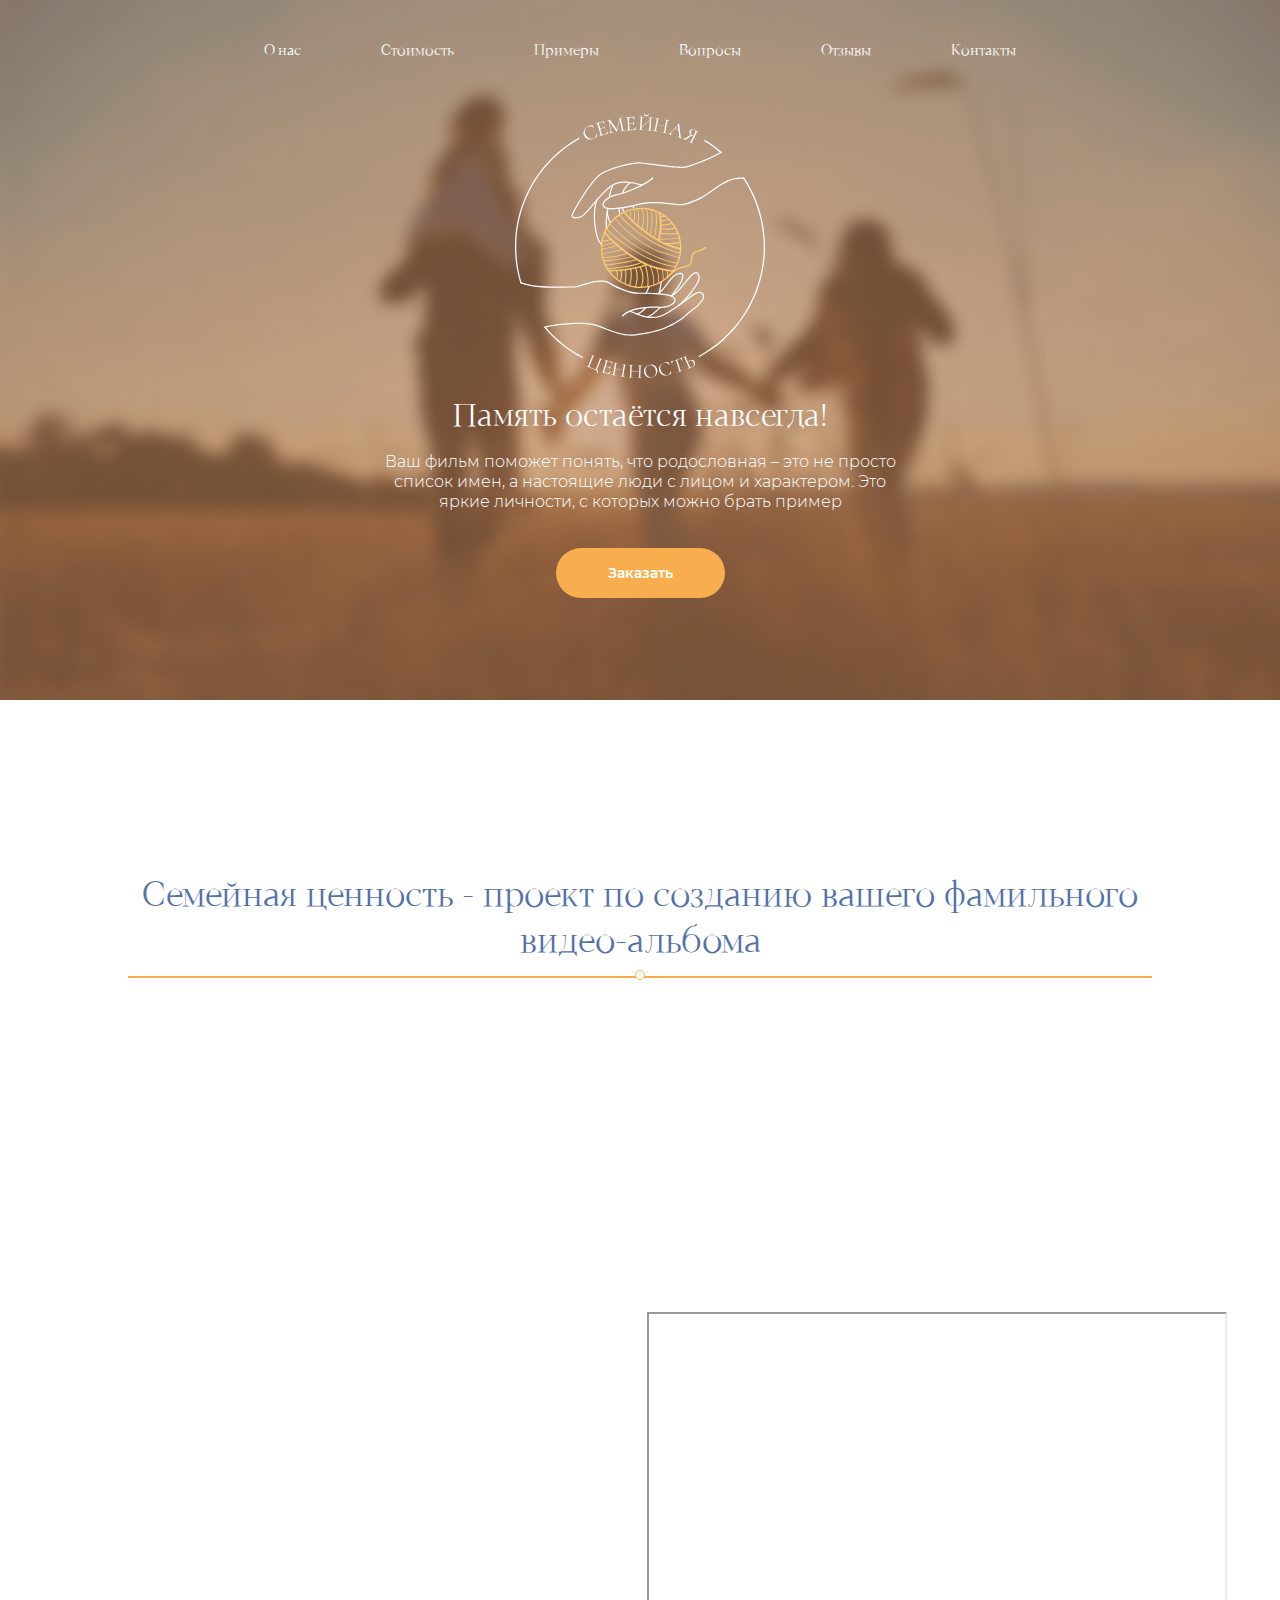
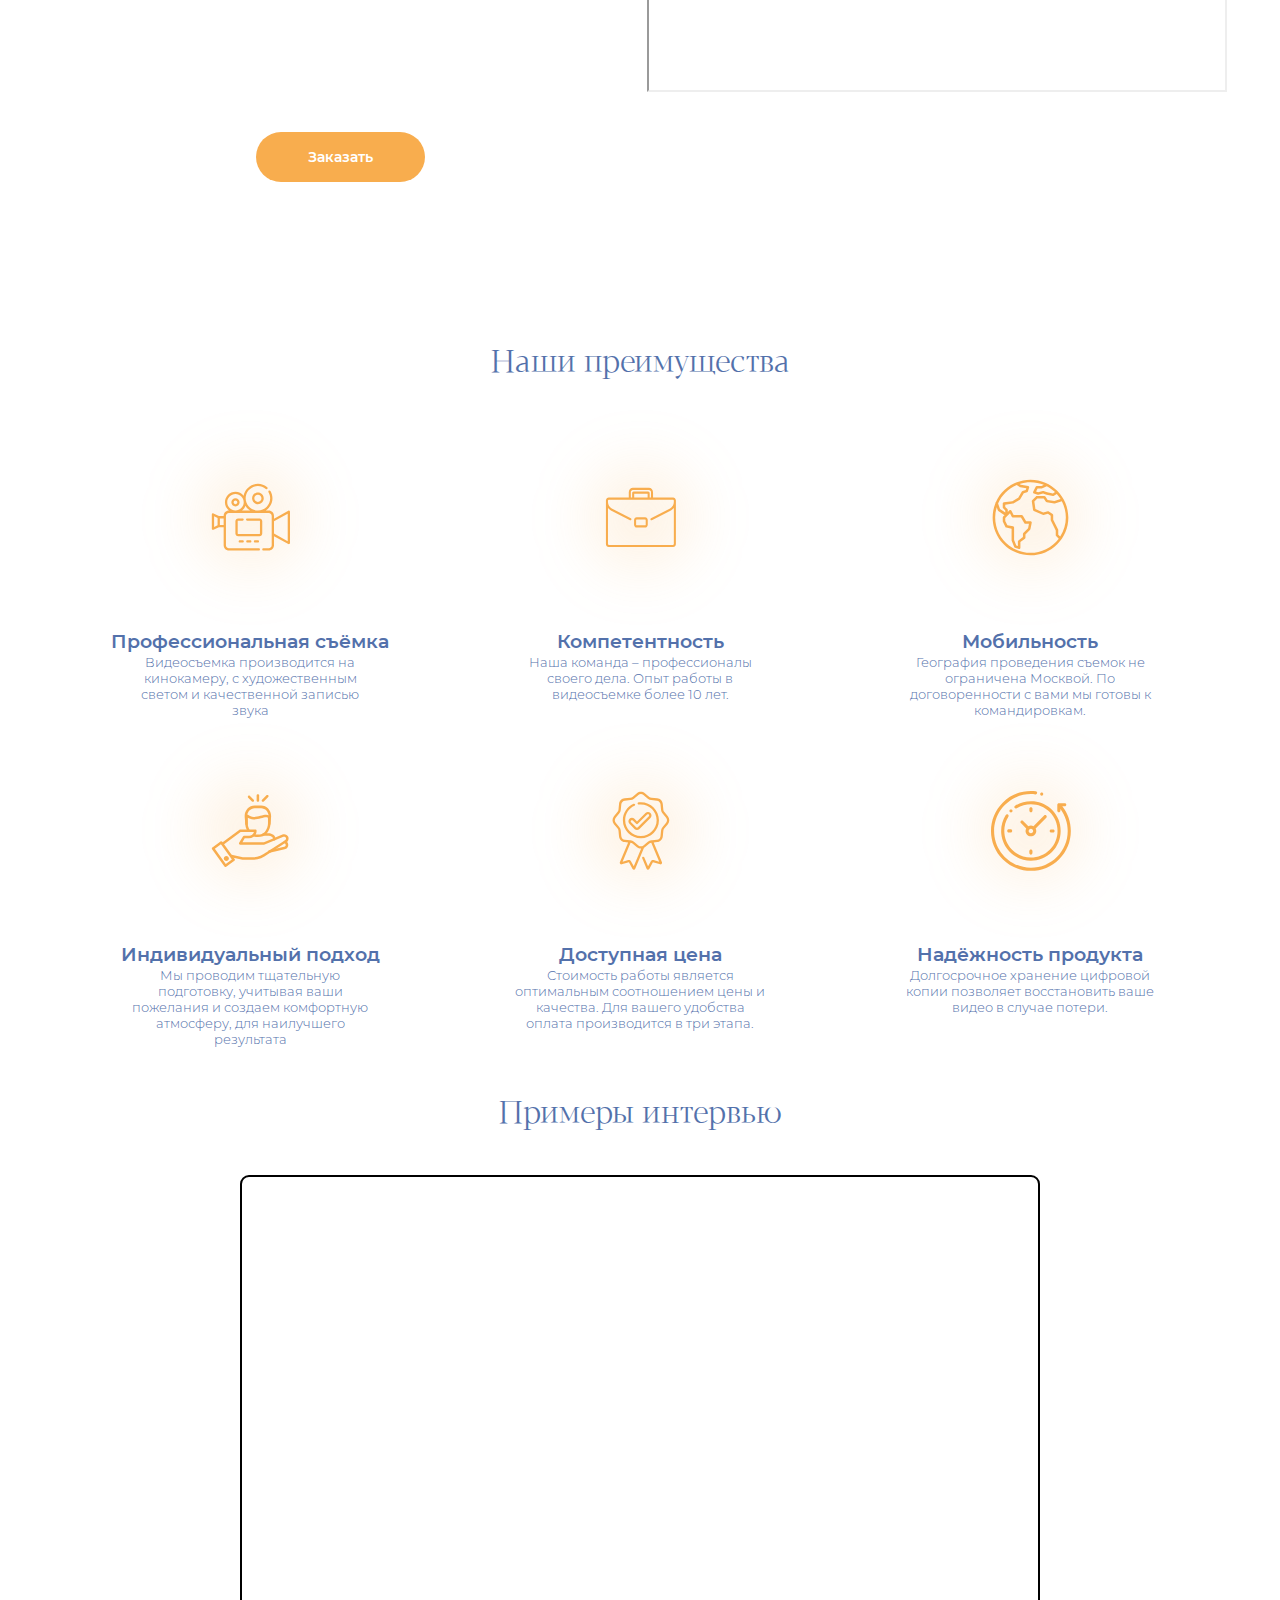
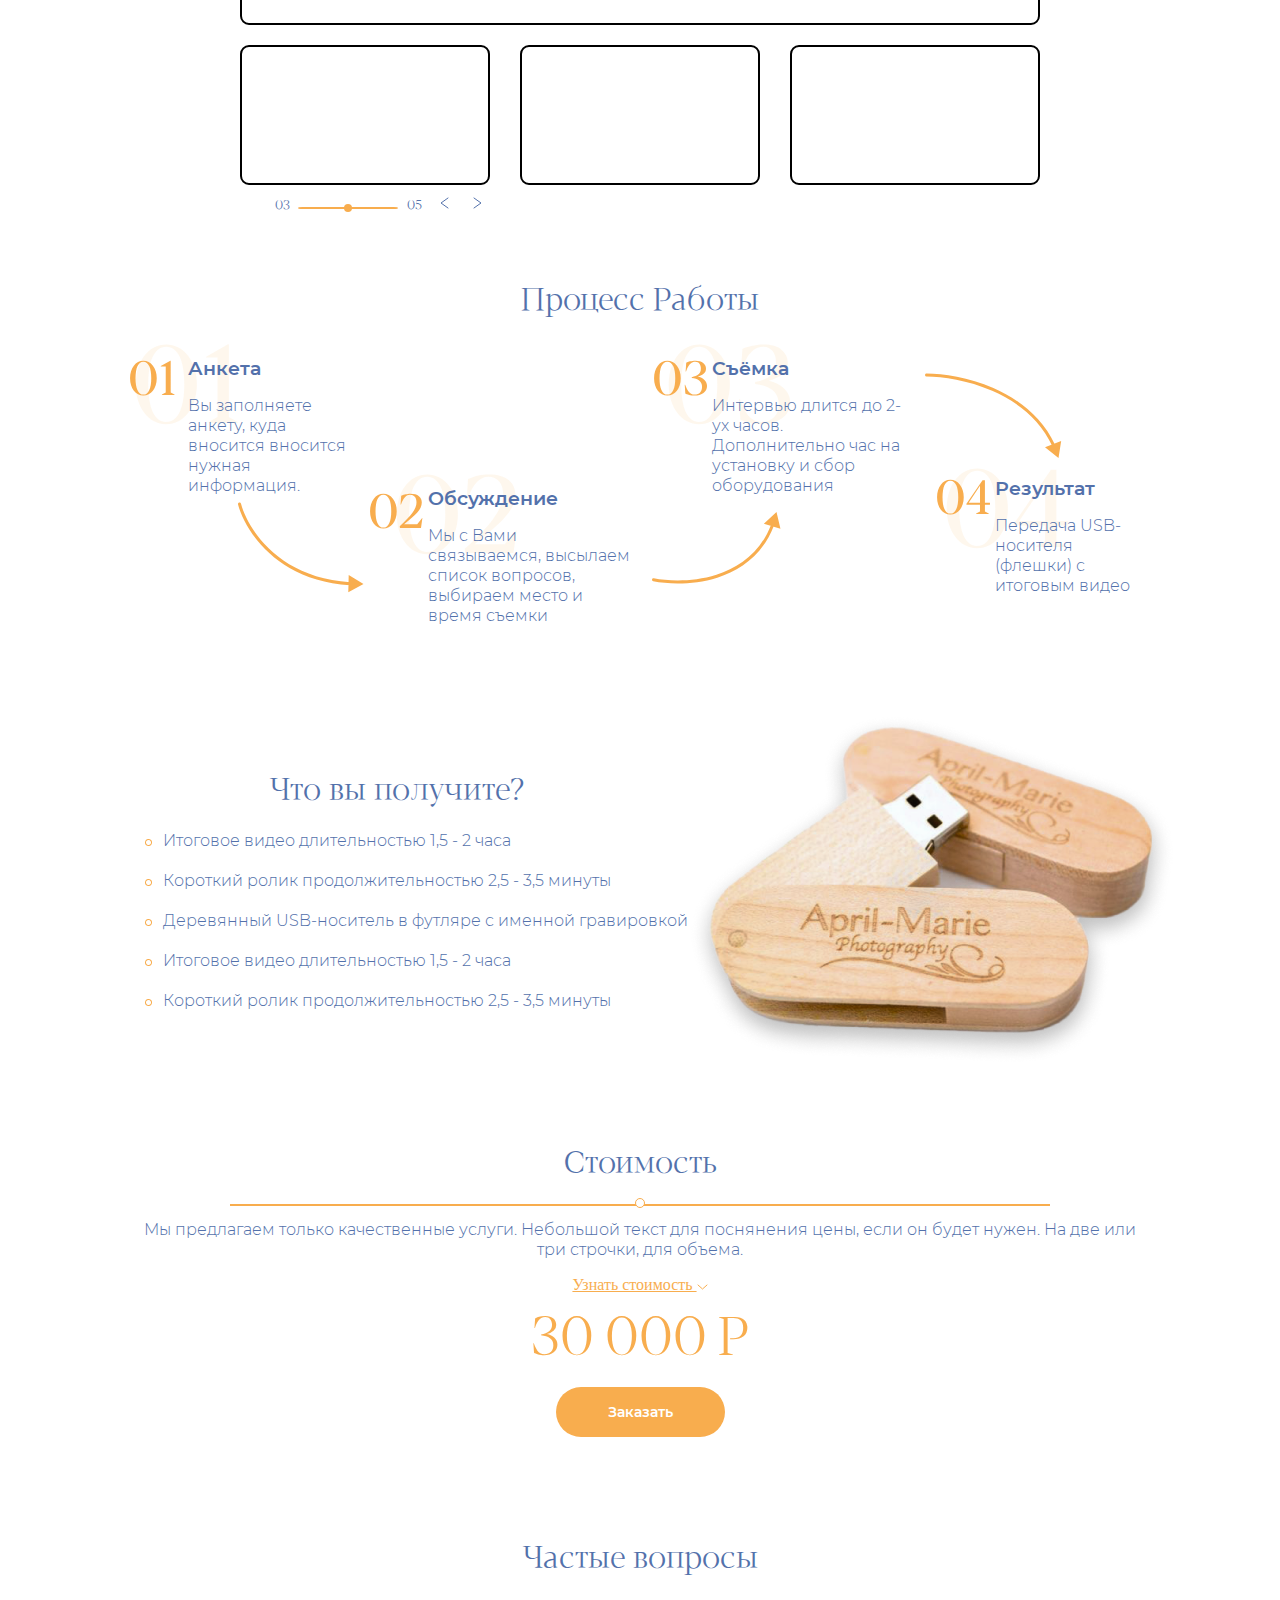
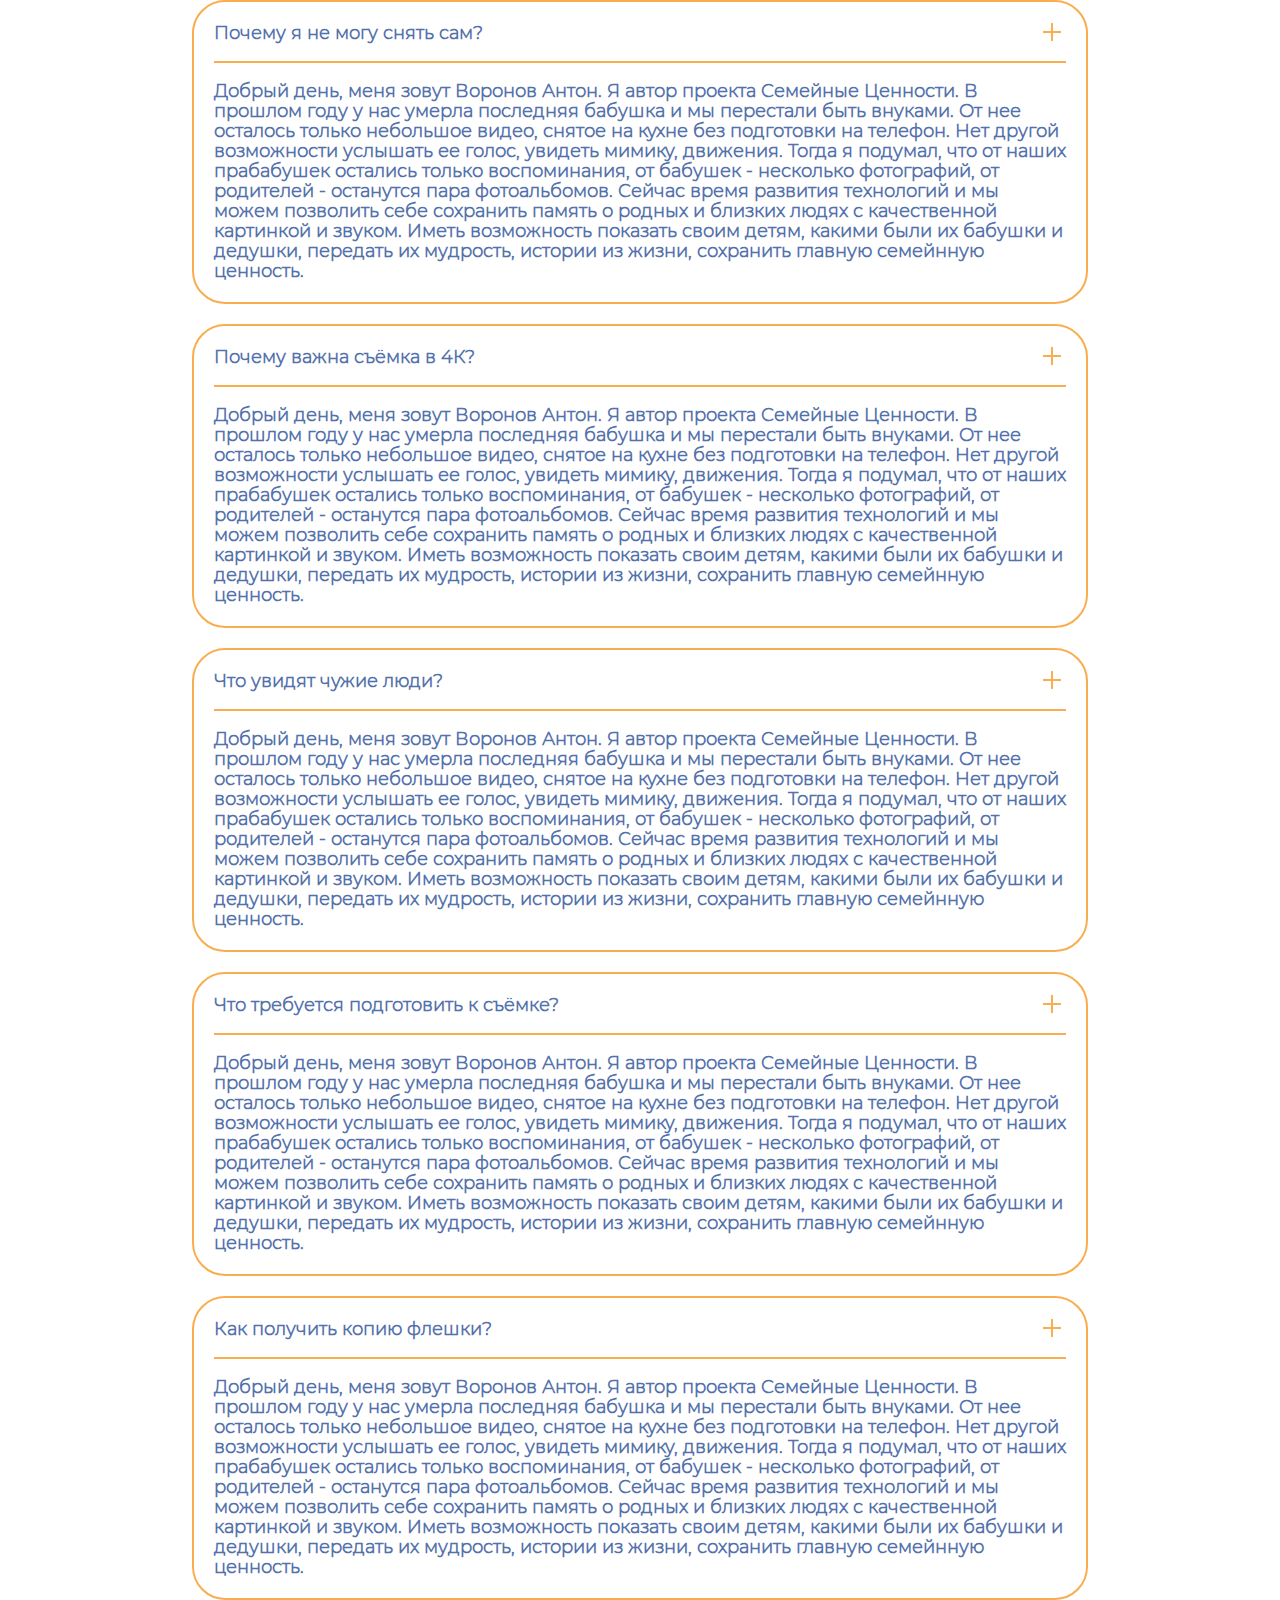
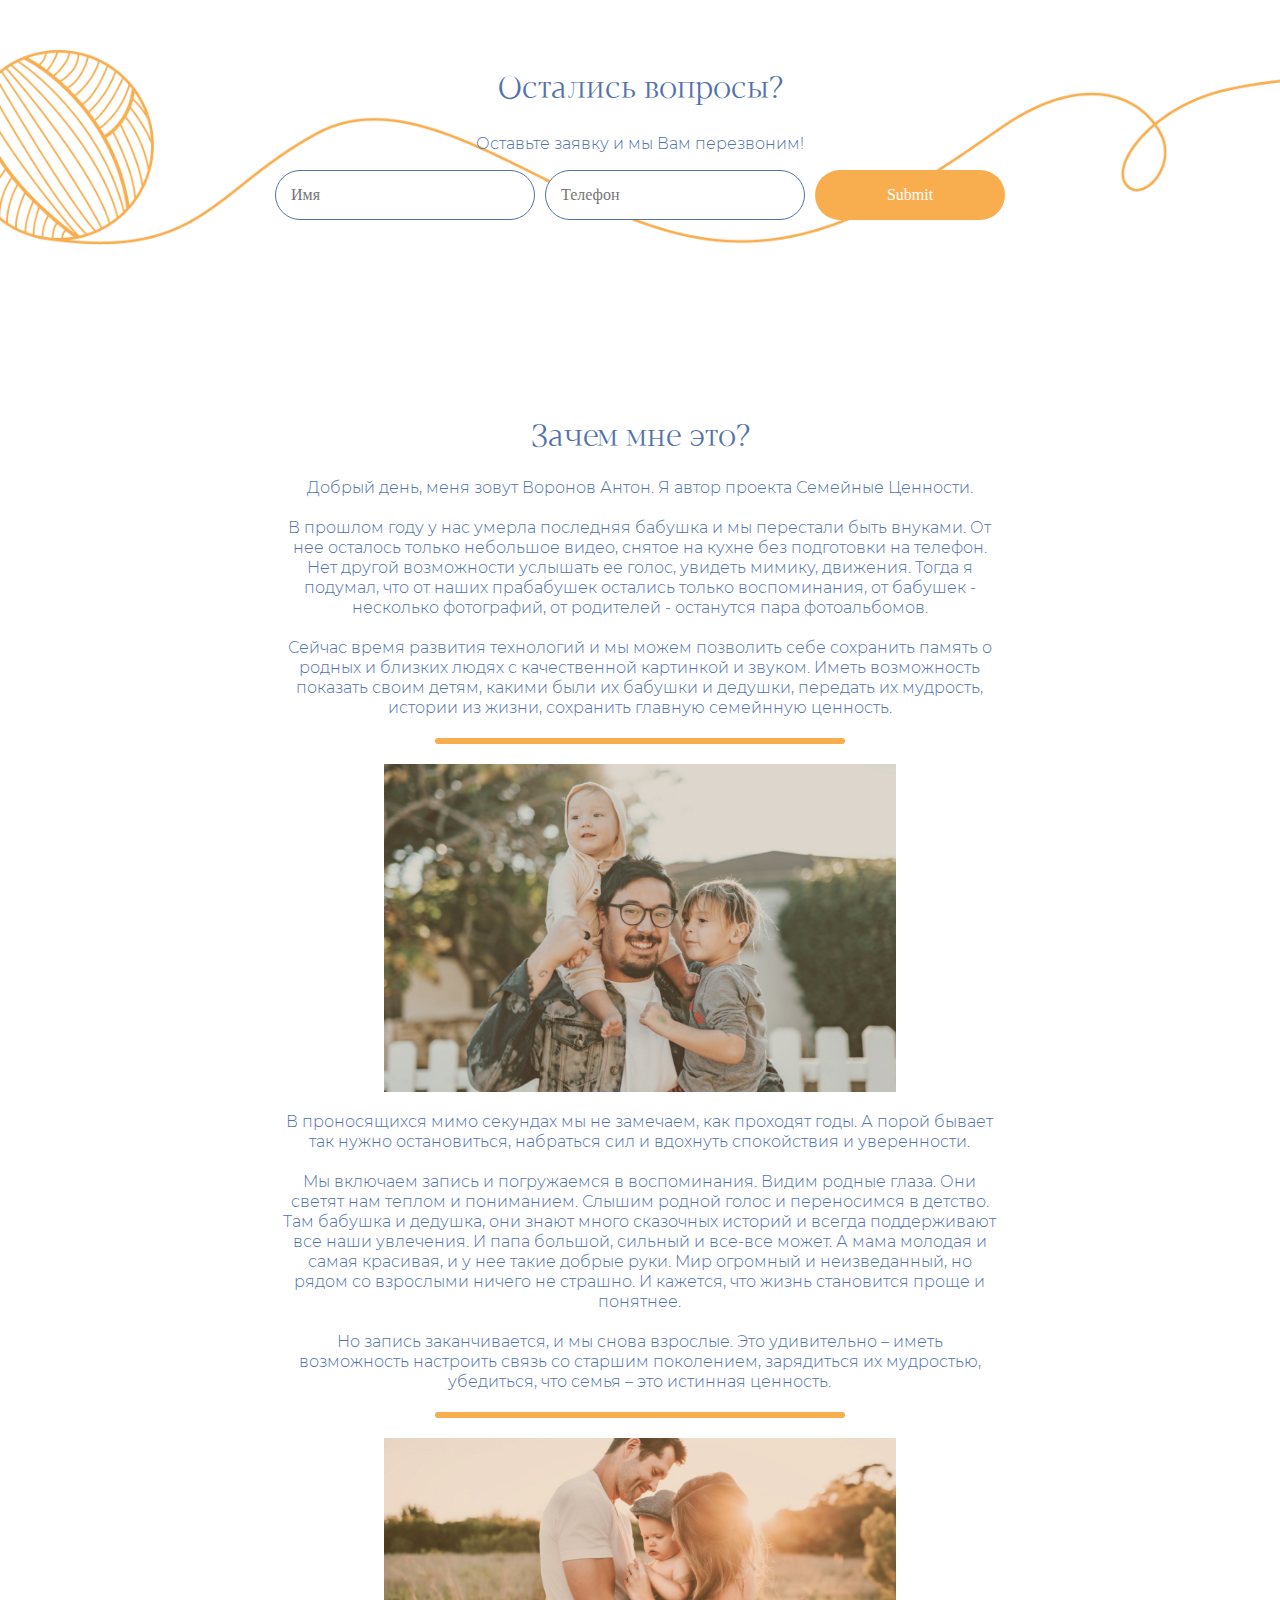
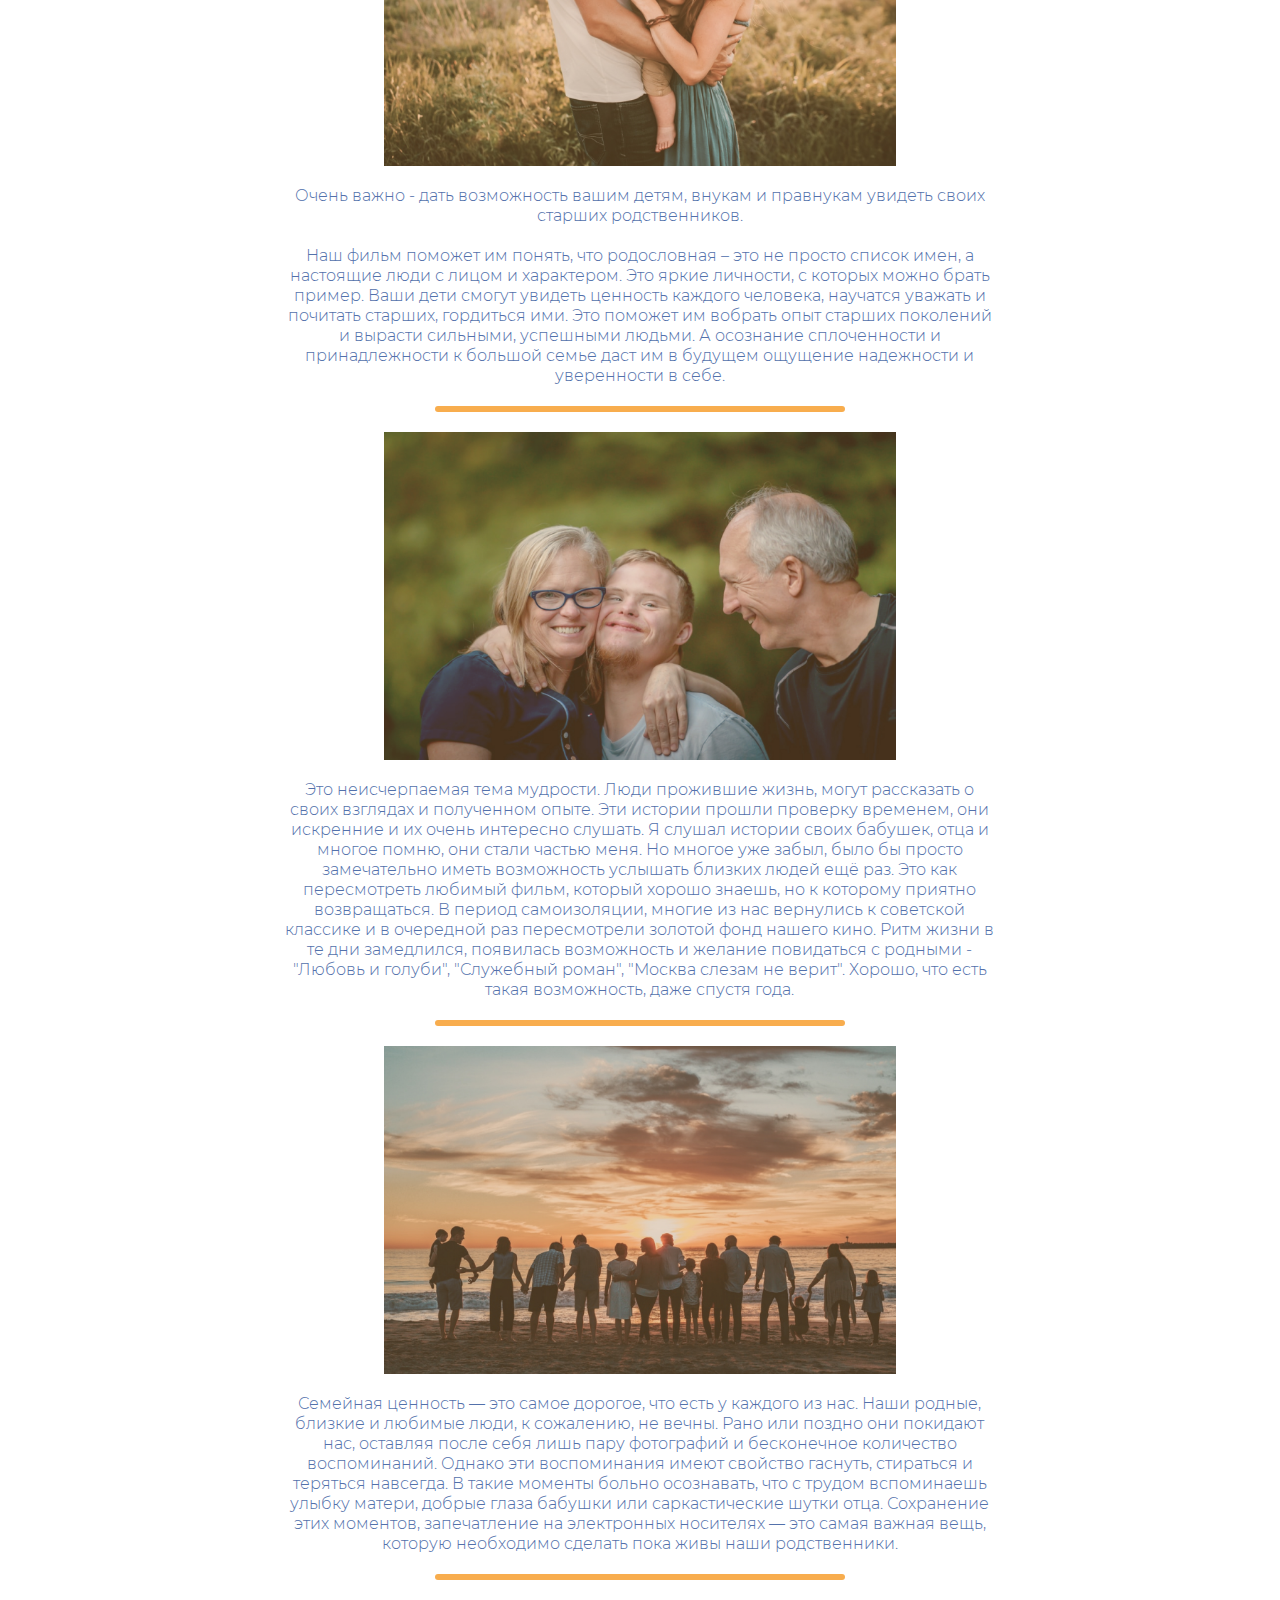
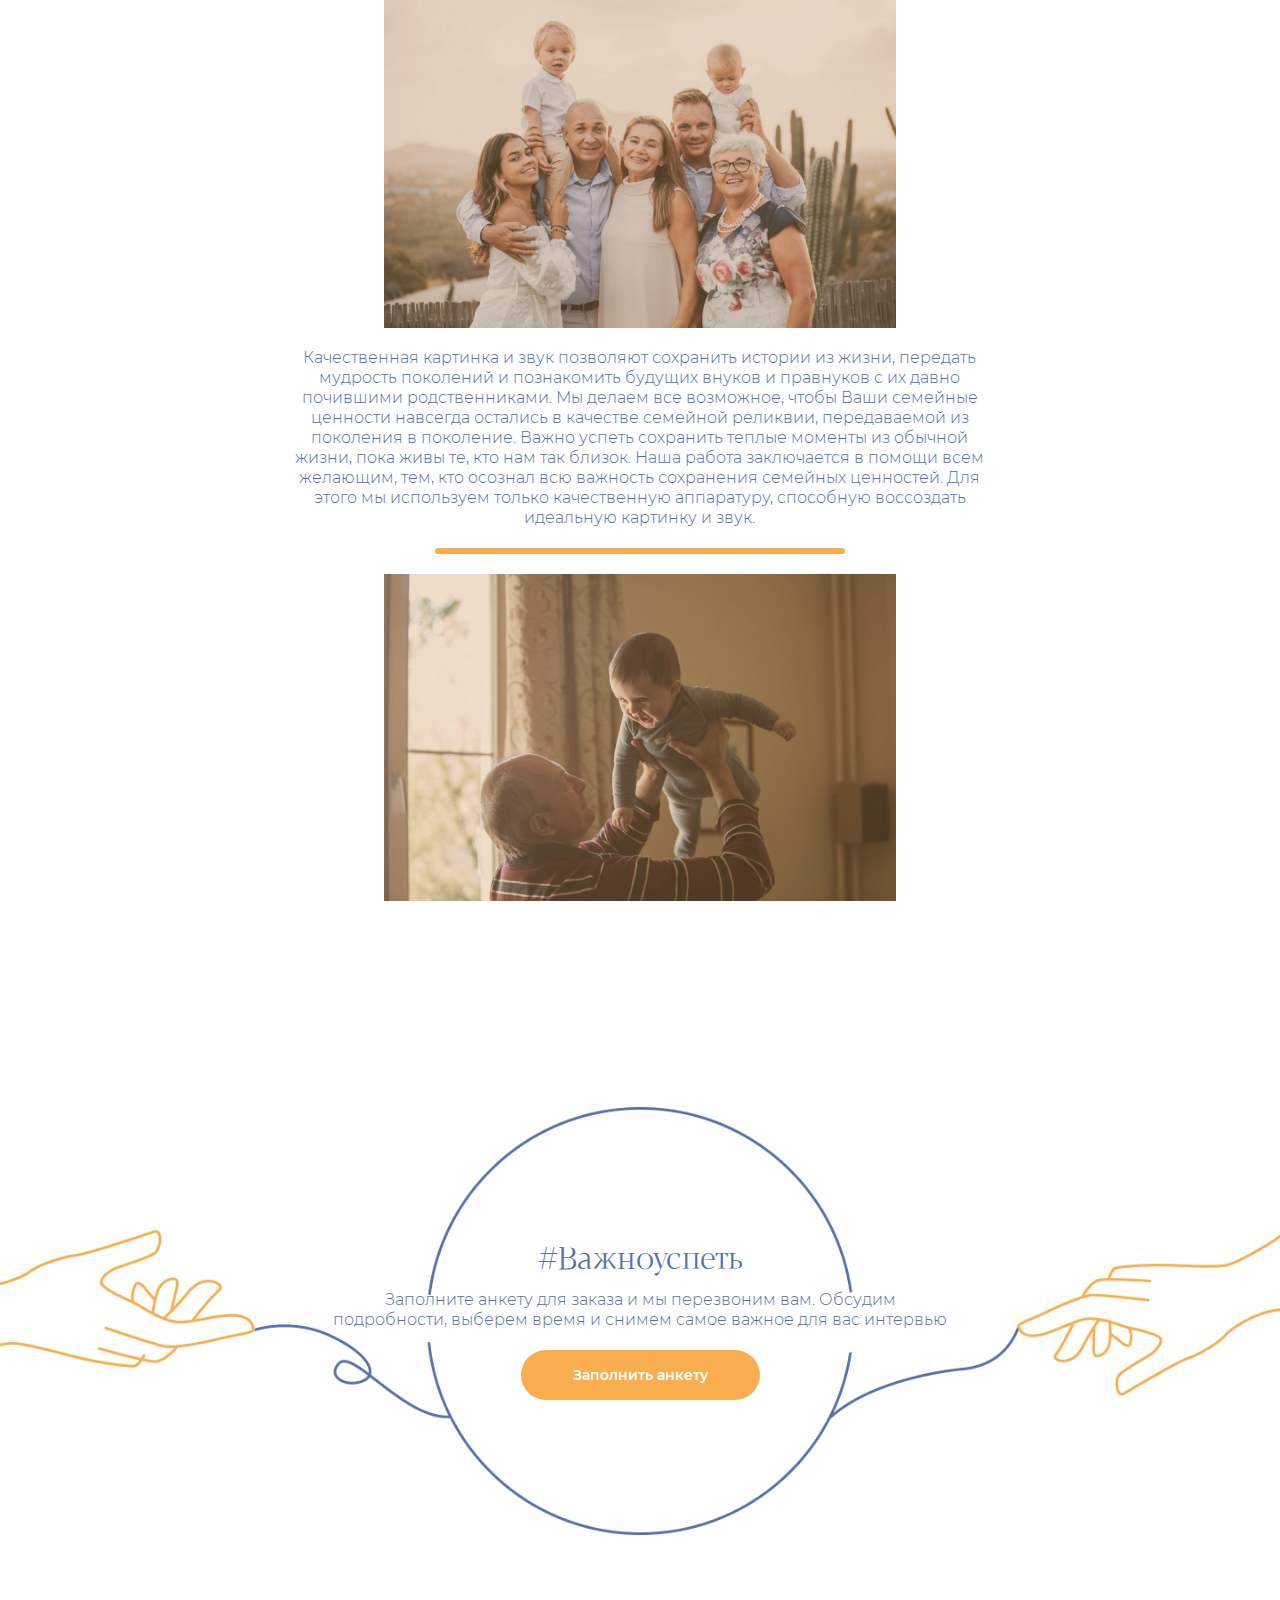
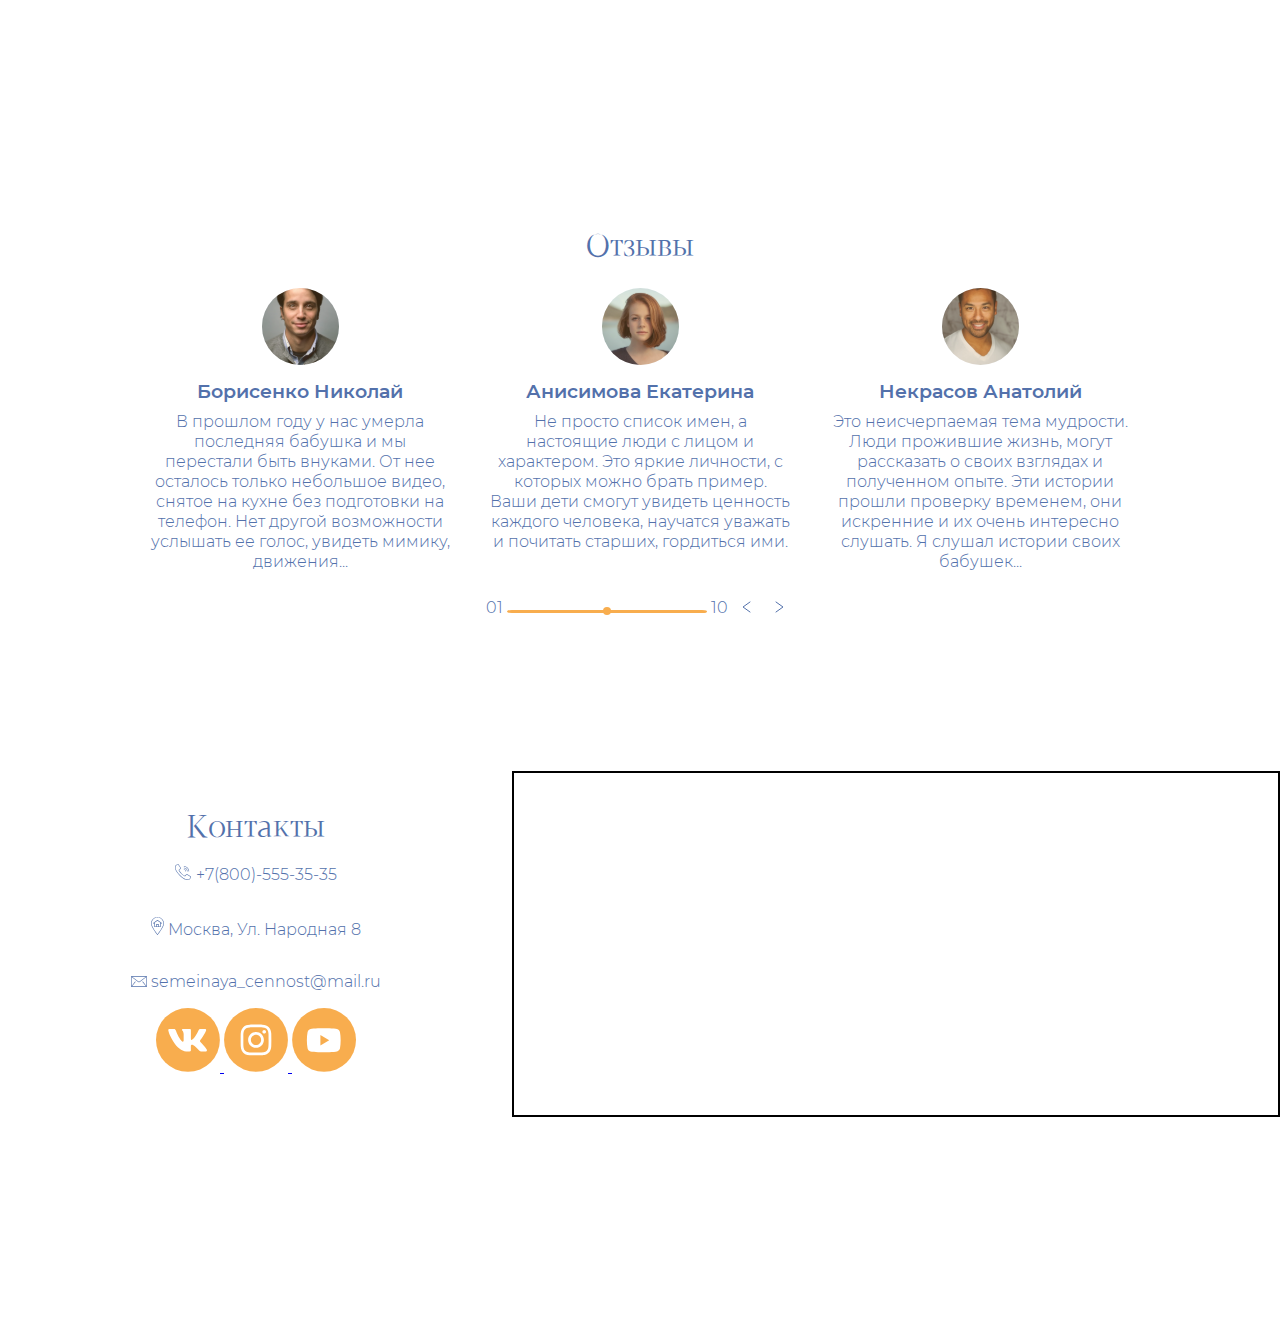
==== commit ec5ec7a7: "fix bag in anketa, add buttons left/right to fifth block, rm price specification" ====
--- a/index.html
+++ b/index.html
@@ -224,7 +224,15 @@
                   </div>
             
                   <div class="fifth-scroll">
+                    <span class="fifth-scroll-left-value">
+                      03
+                    </span>
                     <input type="range">
+                    <span class="fifth-scroll-right-value">
+                      05
+                    </span>
+                    <input type="image" src="static/resources/btnLeft.svg" alt="">
+                    <input type="image" src="static/resources/btnRight.svg" alt="">
                   </div>
                 </div>
                 
@@ -306,7 +314,7 @@
                   Узнать стоимость <img src="static/resources/show-price-img.svg" alt="">
                 </a>
                 <div class="eighth-price-container">
-                  <div class="eighth-prices">
+                  <!--<div class="eighth-prices">
                     <div class="eighth-price">
                       <p><span>5&nbsp000&nbspР</span>После заполнения анкеты</p>
                     </div>
@@ -316,7 +324,7 @@
                     <div class="eighth-price">
                       <p><span>10&nbsp000&nbspР</span>При получении USB-носителя</p>
                     </div>
-                  </div>
+                  </div>-->
             
                   <div class="eighth-full-price">
                     <p><span>30&nbsp000&nbspР</span></p>
--- a/static/third.css
+++ b/static/third.css
@@ -8,9 +8,7 @@
   background-repeat: no-repeat;
   background-position: center center;
   background-attachment: fixed;
-  overflow: hidden;
-  /*height: max-content;*/
-  height: 100vh;
+  height: max-content;
 }
 
 .third-container {
--- a/static/fifth.css
+++ b/static/fifth.css
@@ -51,6 +51,18 @@
   margin-left: 30px;
 }
 
+.fifth-scroll > input[type="image"] {
+  margin: 0px 10px;
+}
+
+.fifth-scroll > span {
+  font-family: "Blacker Display";
+  font-style: normal;
+  font-weight: normal;
+  font-size: 13px;
+  margin: 0px 5px;
+}
+
 .fifth-small-video > iframe,
 .fifth-big-video > iframe {
   width: 100%;
@@ -59,15 +71,15 @@
   border: 2px solid black;
 }
 
-input[type="range"] {
-  width: 200px;
+.fifth input[type="range"] {
+  width: 100px;
   -webkit-appearance: none;
   -moz-appearance: none;
   appearance: none;
 }
-input[type="range"]::-webkit-slider-runnable-track {
+.fifth input[type="range"]::-webkit-slider-runnable-track {
   border-radius: 10px/100%;
-  height: 3px;
+  height: 1px;
   border: 1px solid #f8ad4e;
   background-color: #f8ad4e;
 }
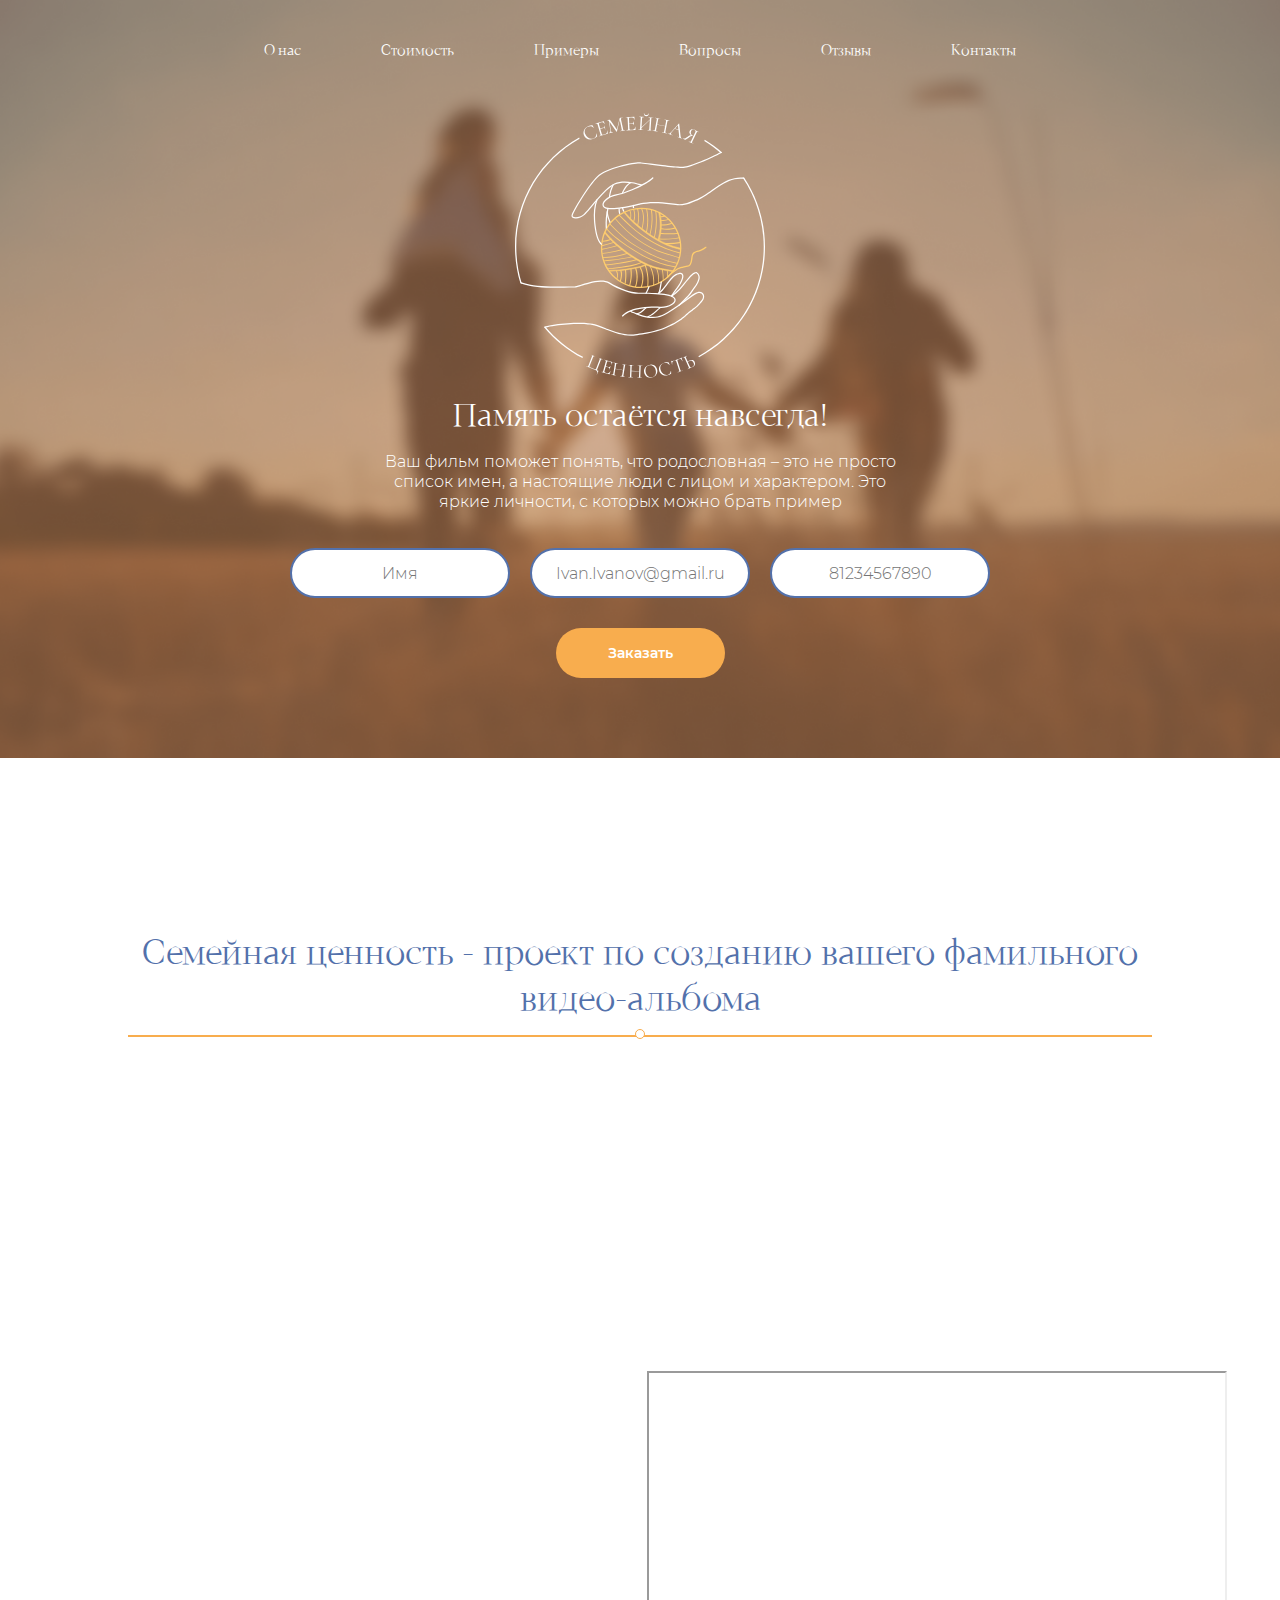
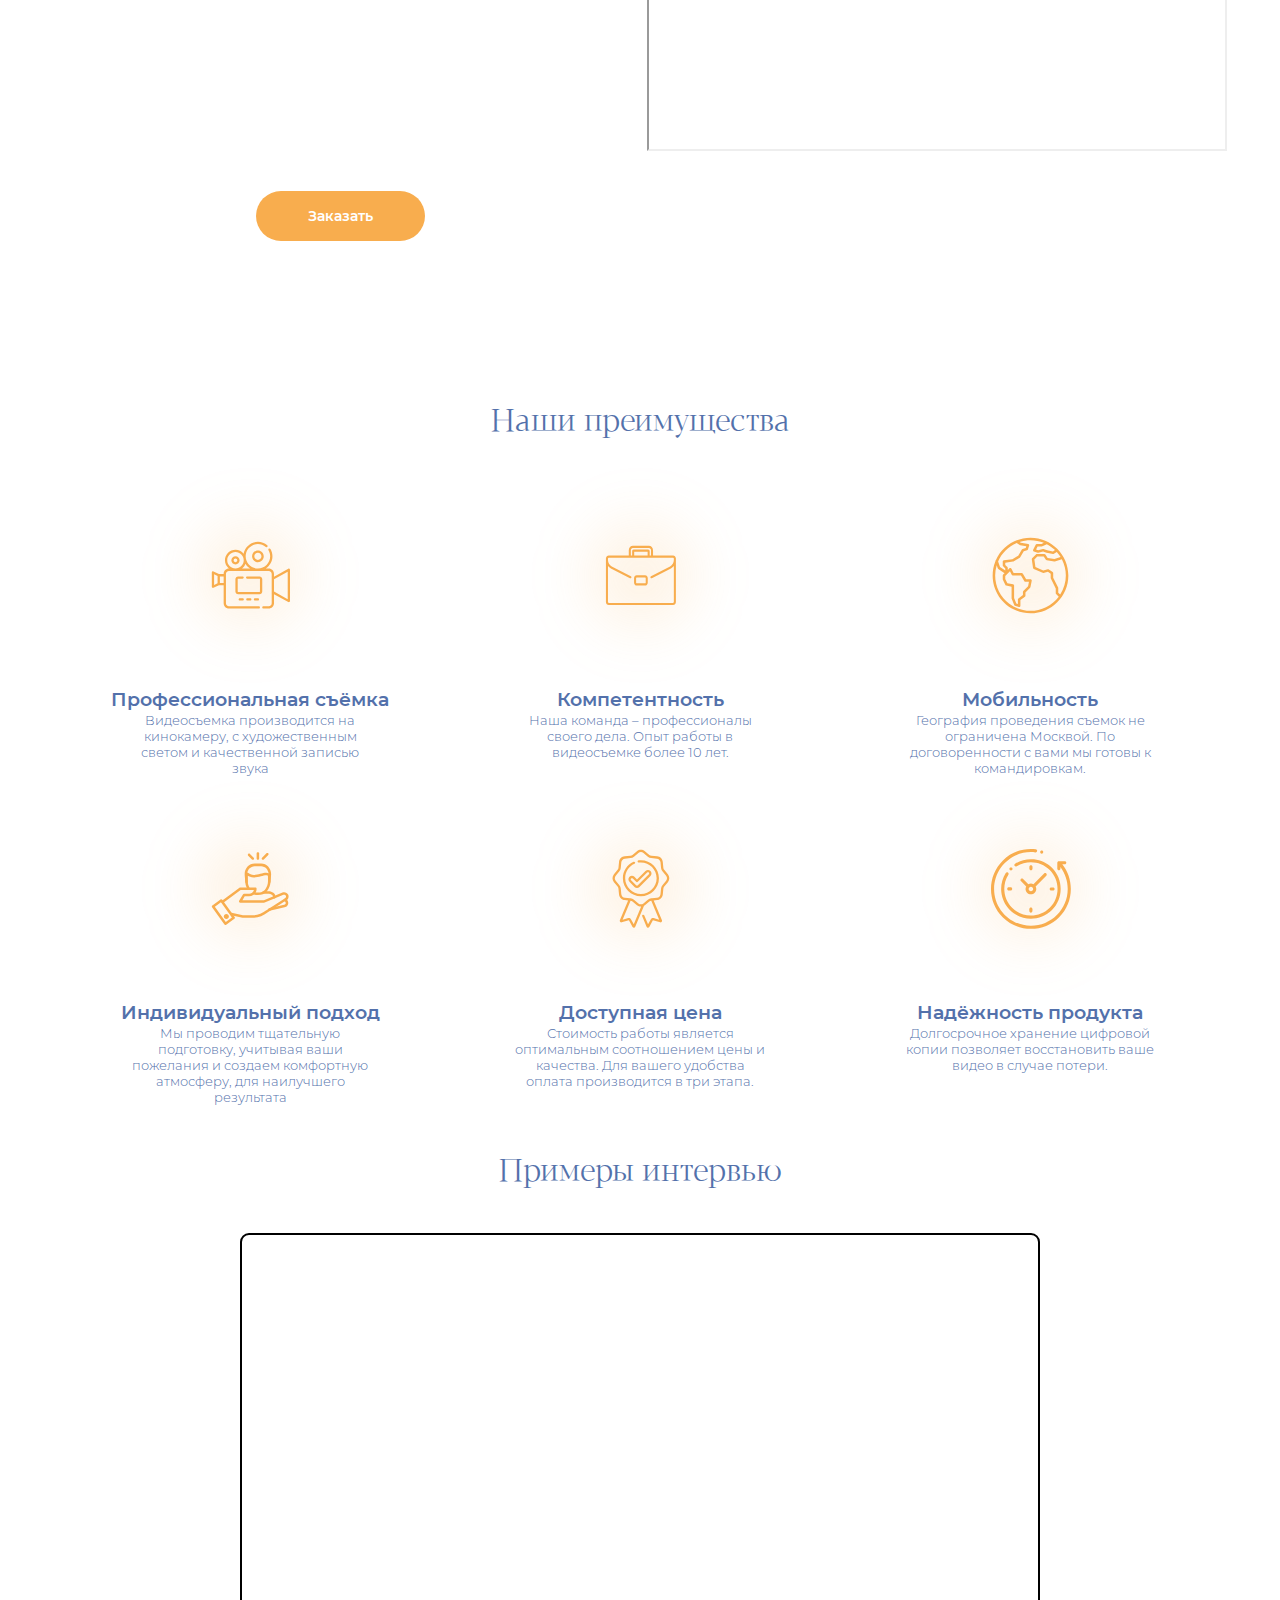
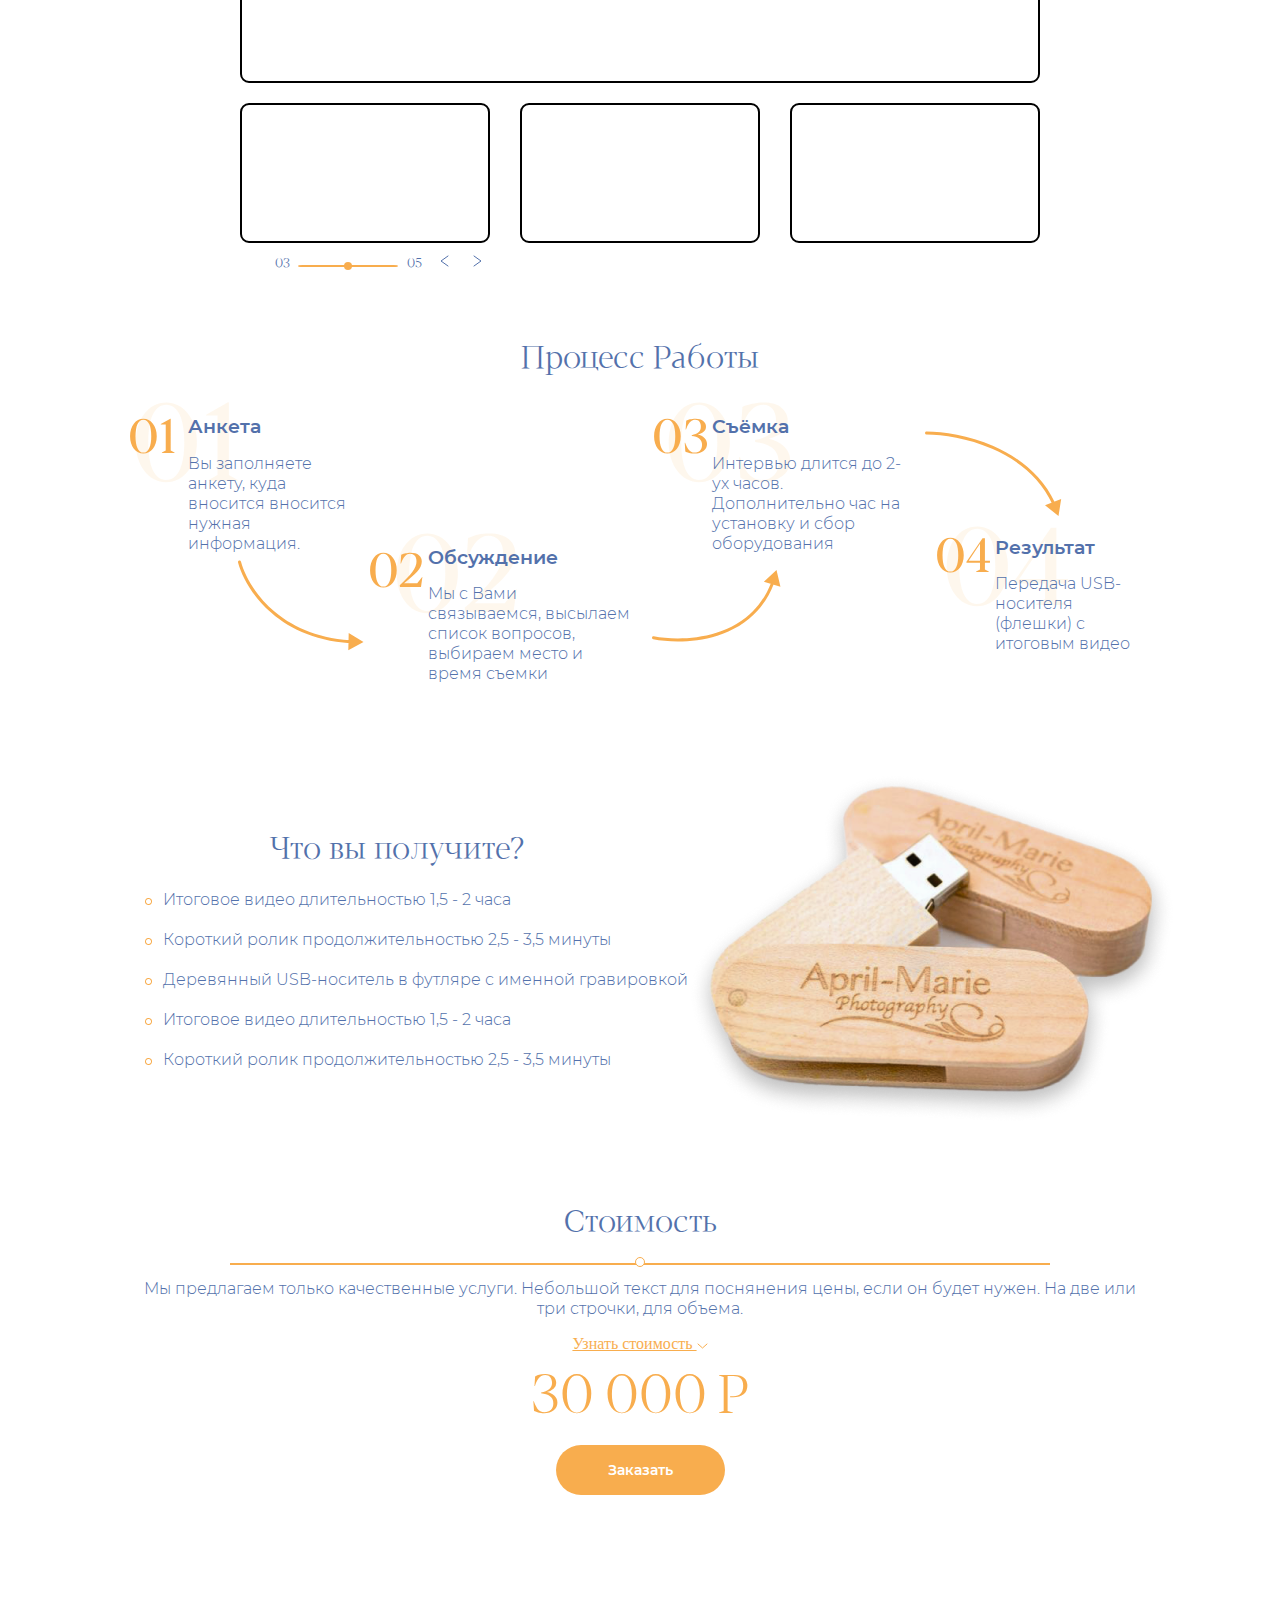
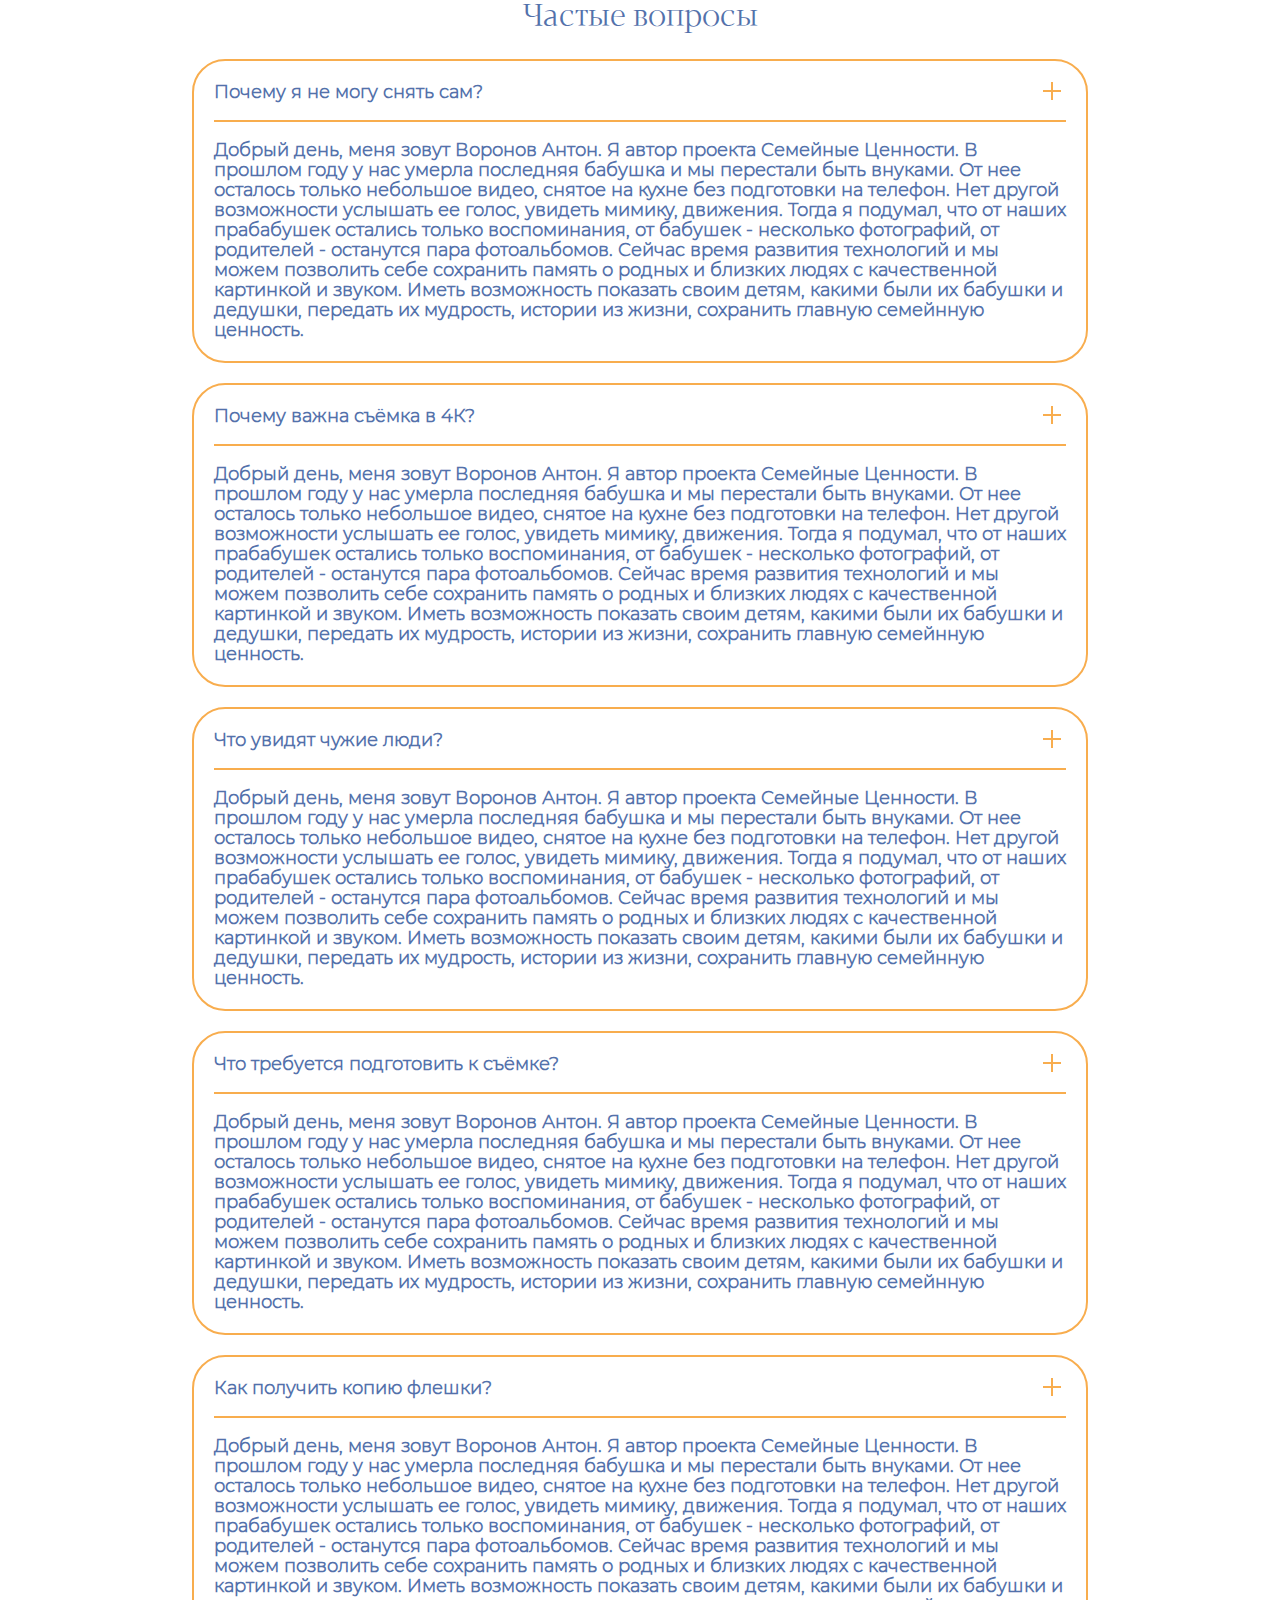
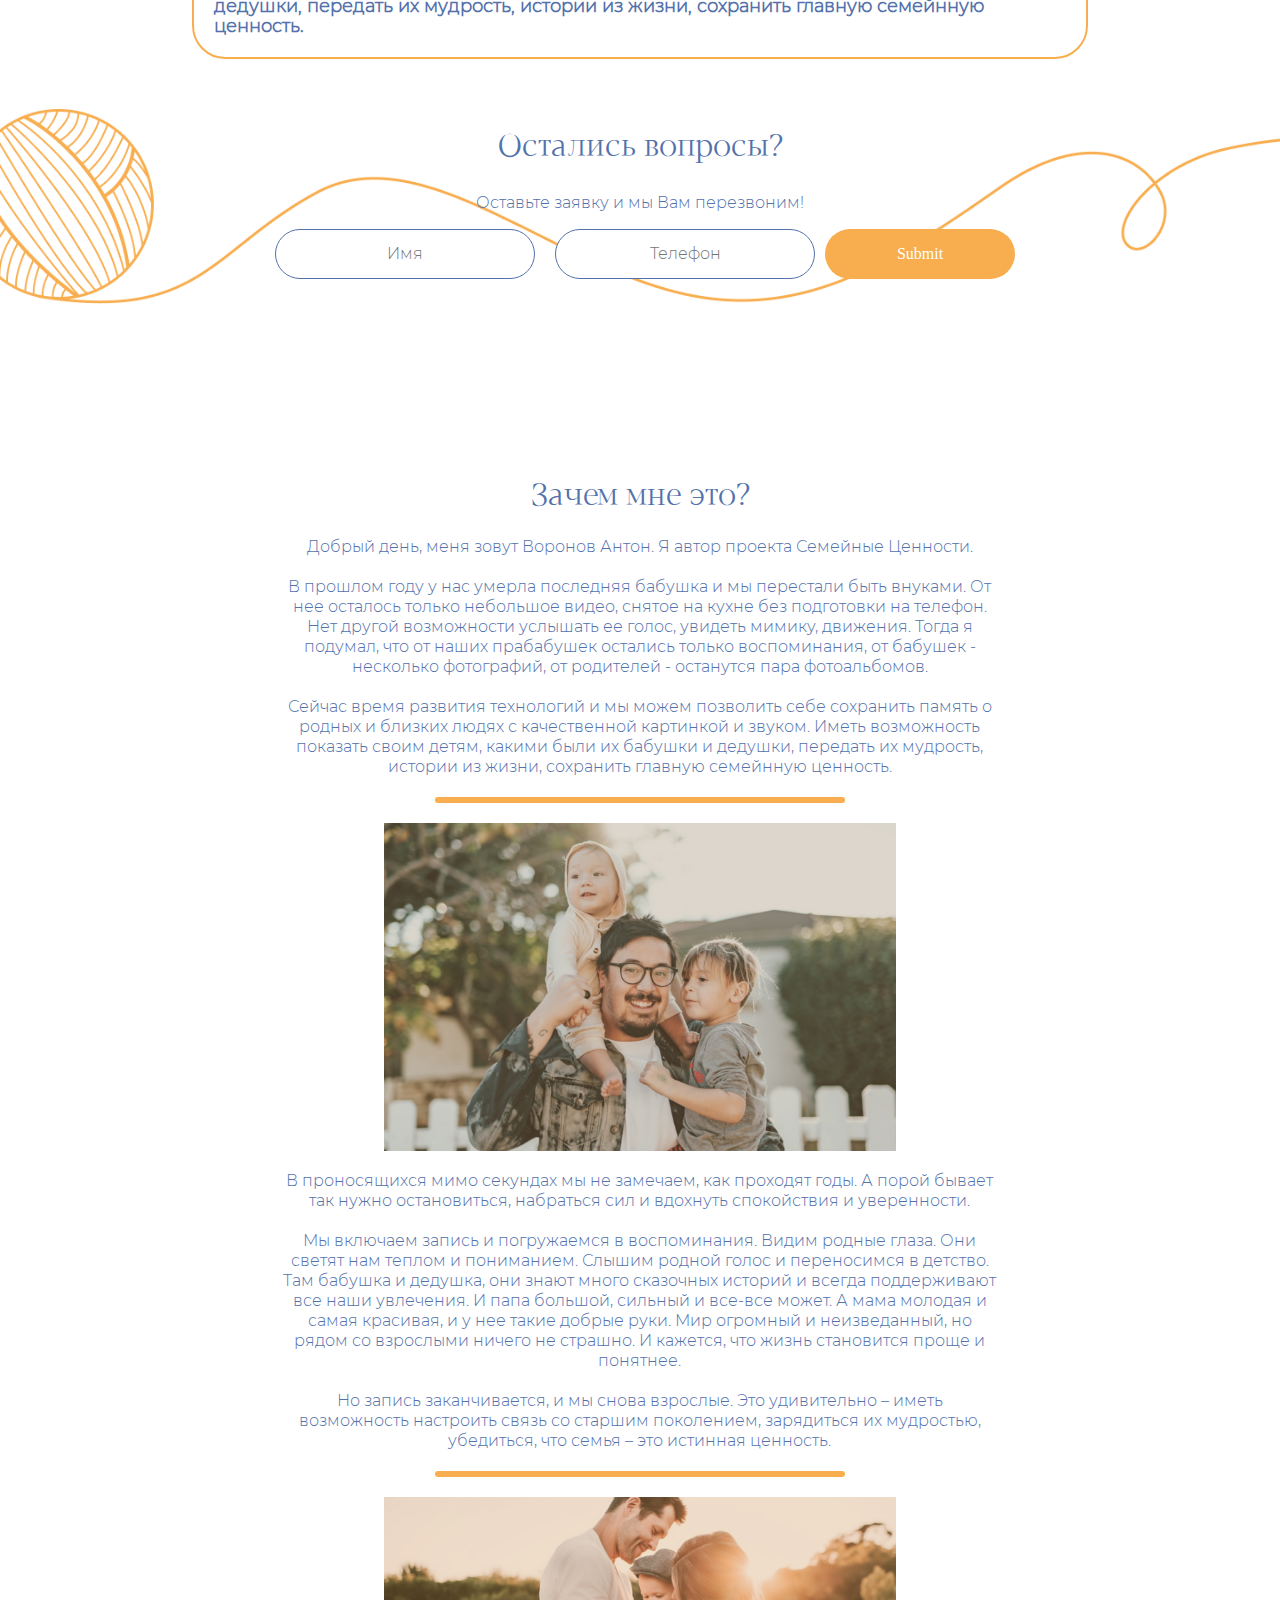
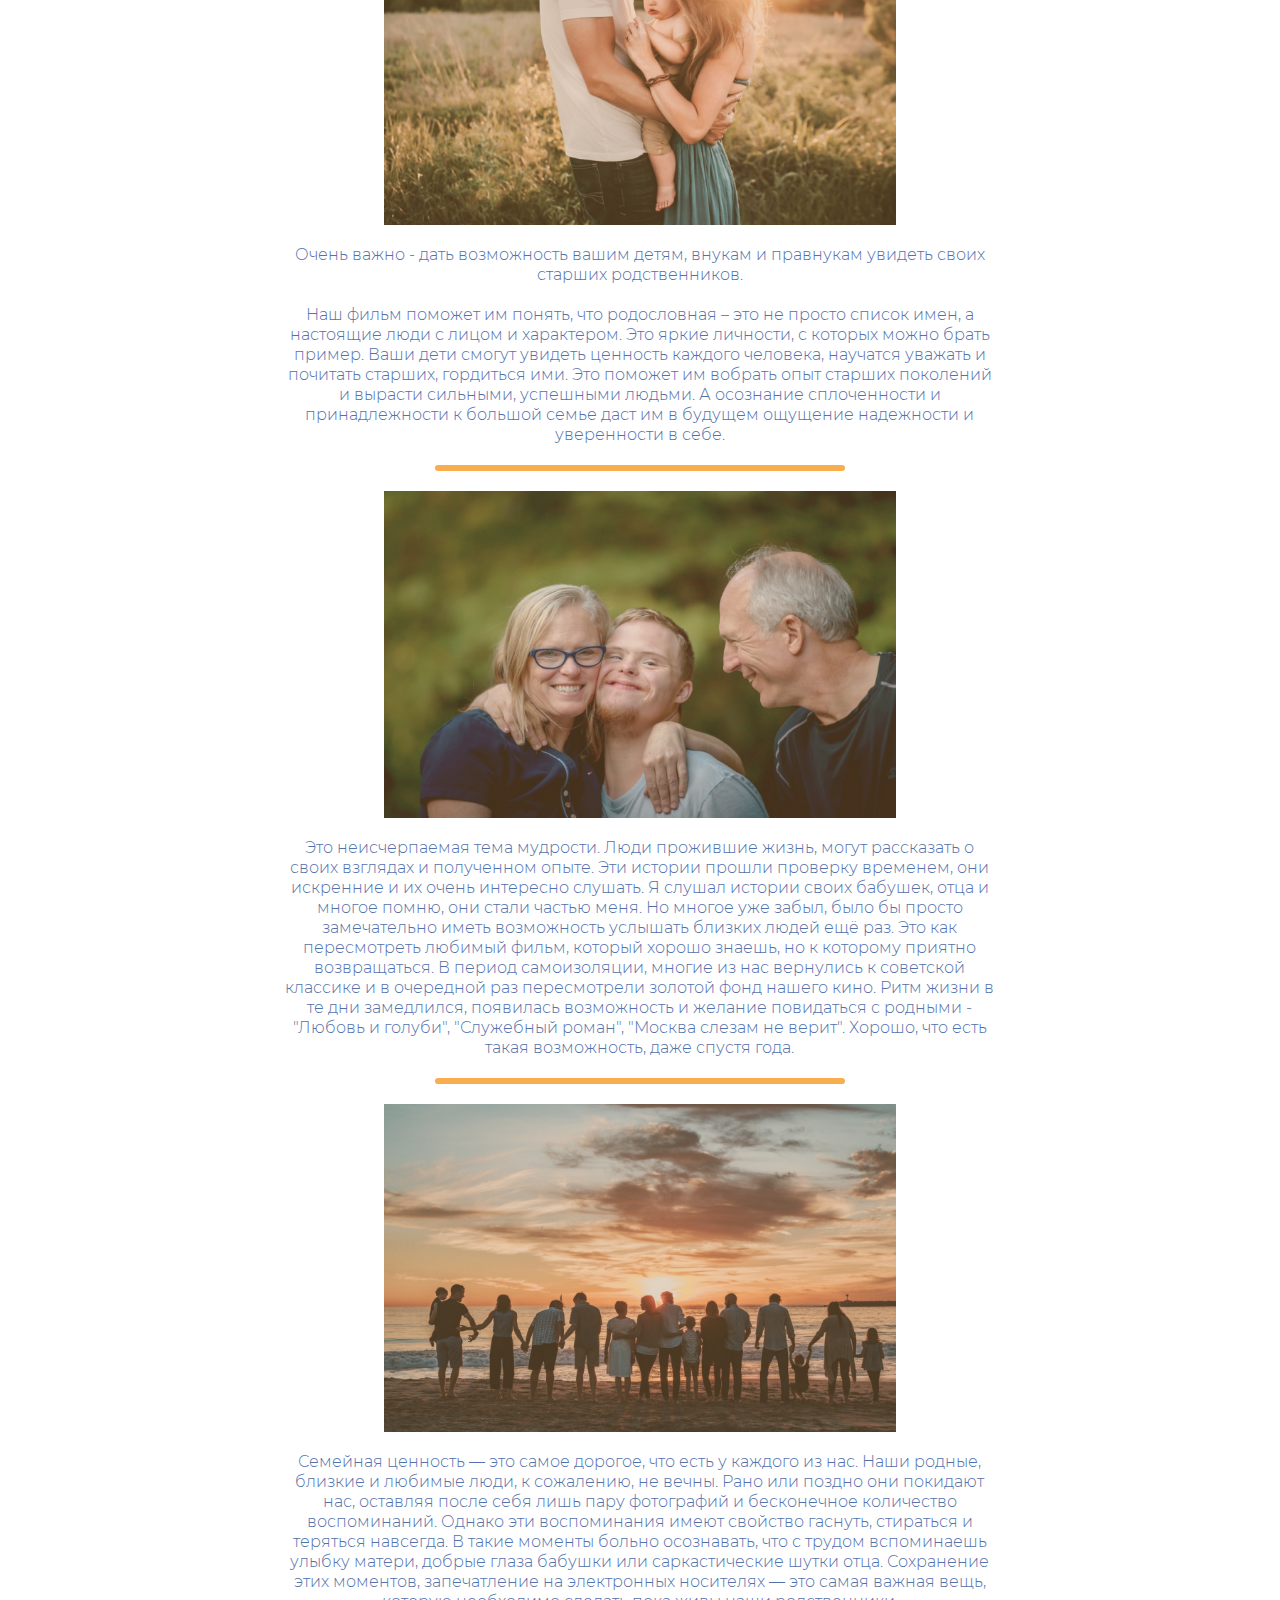
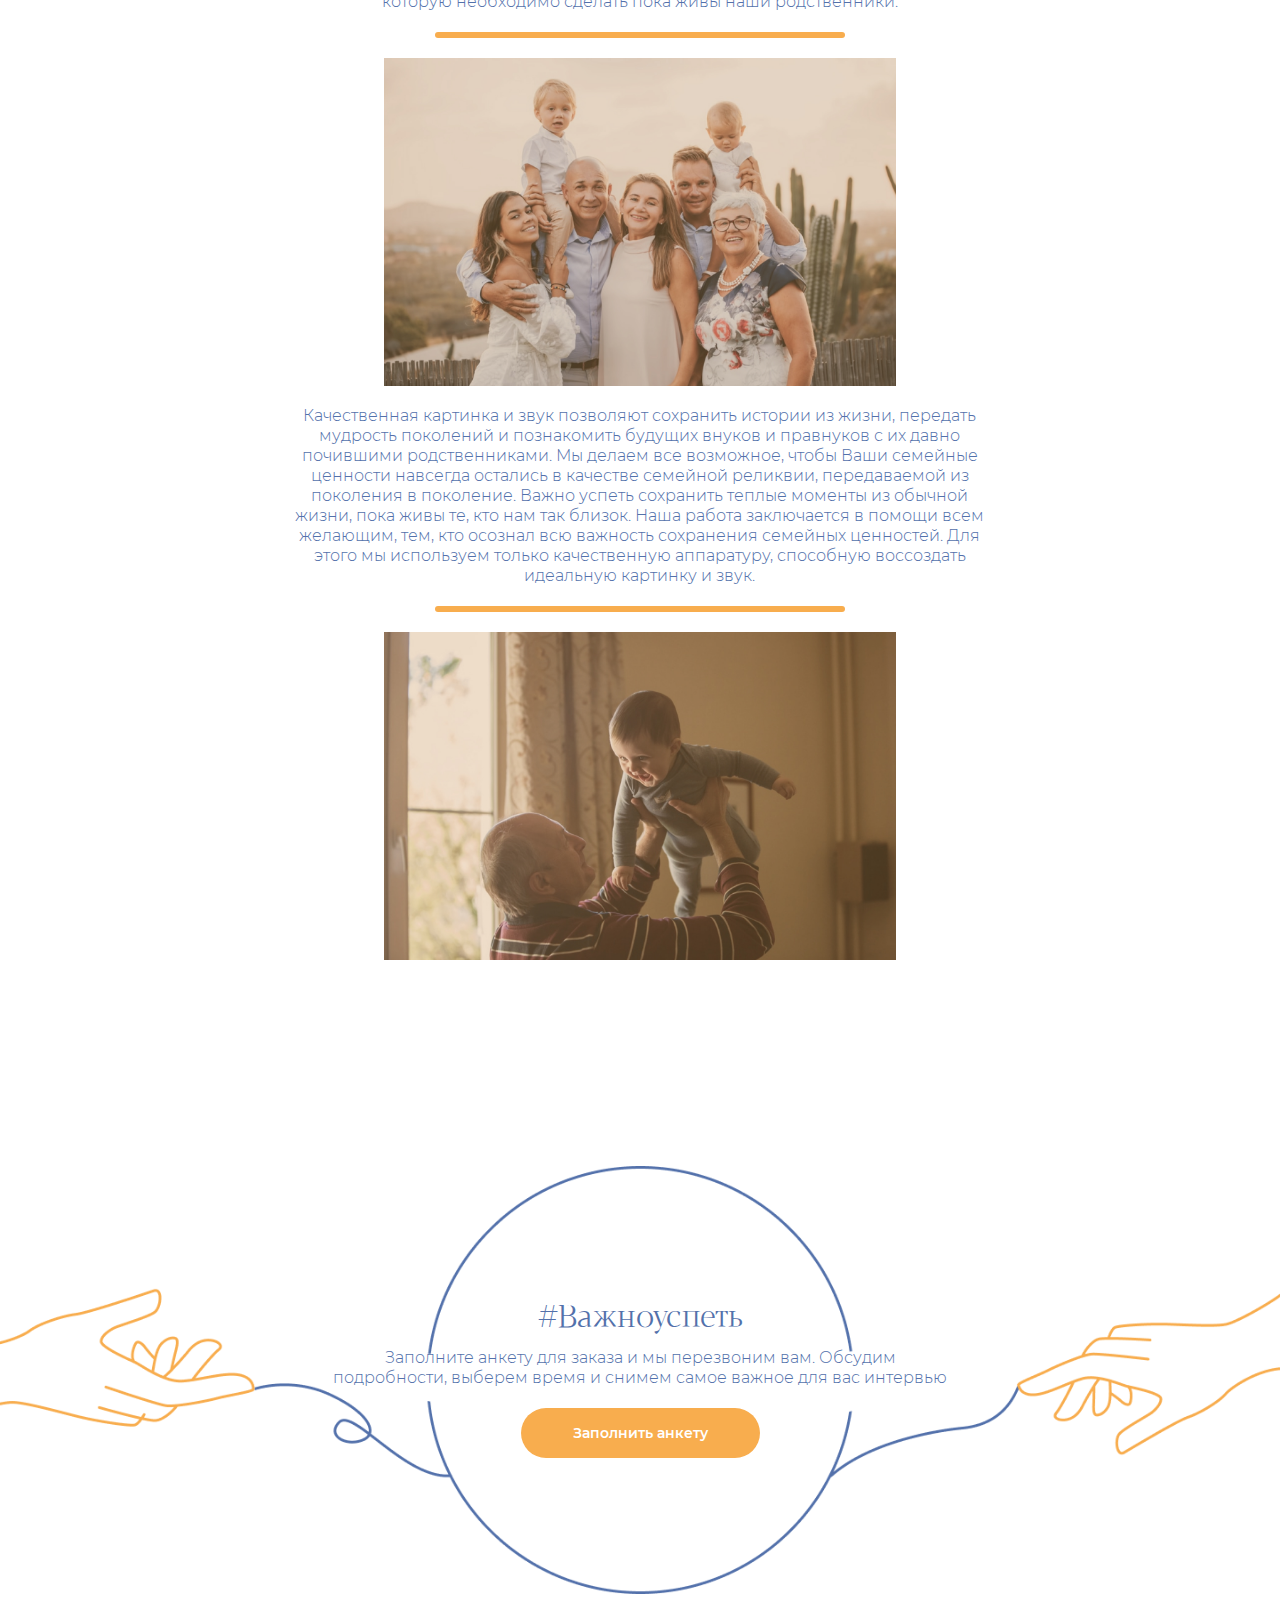
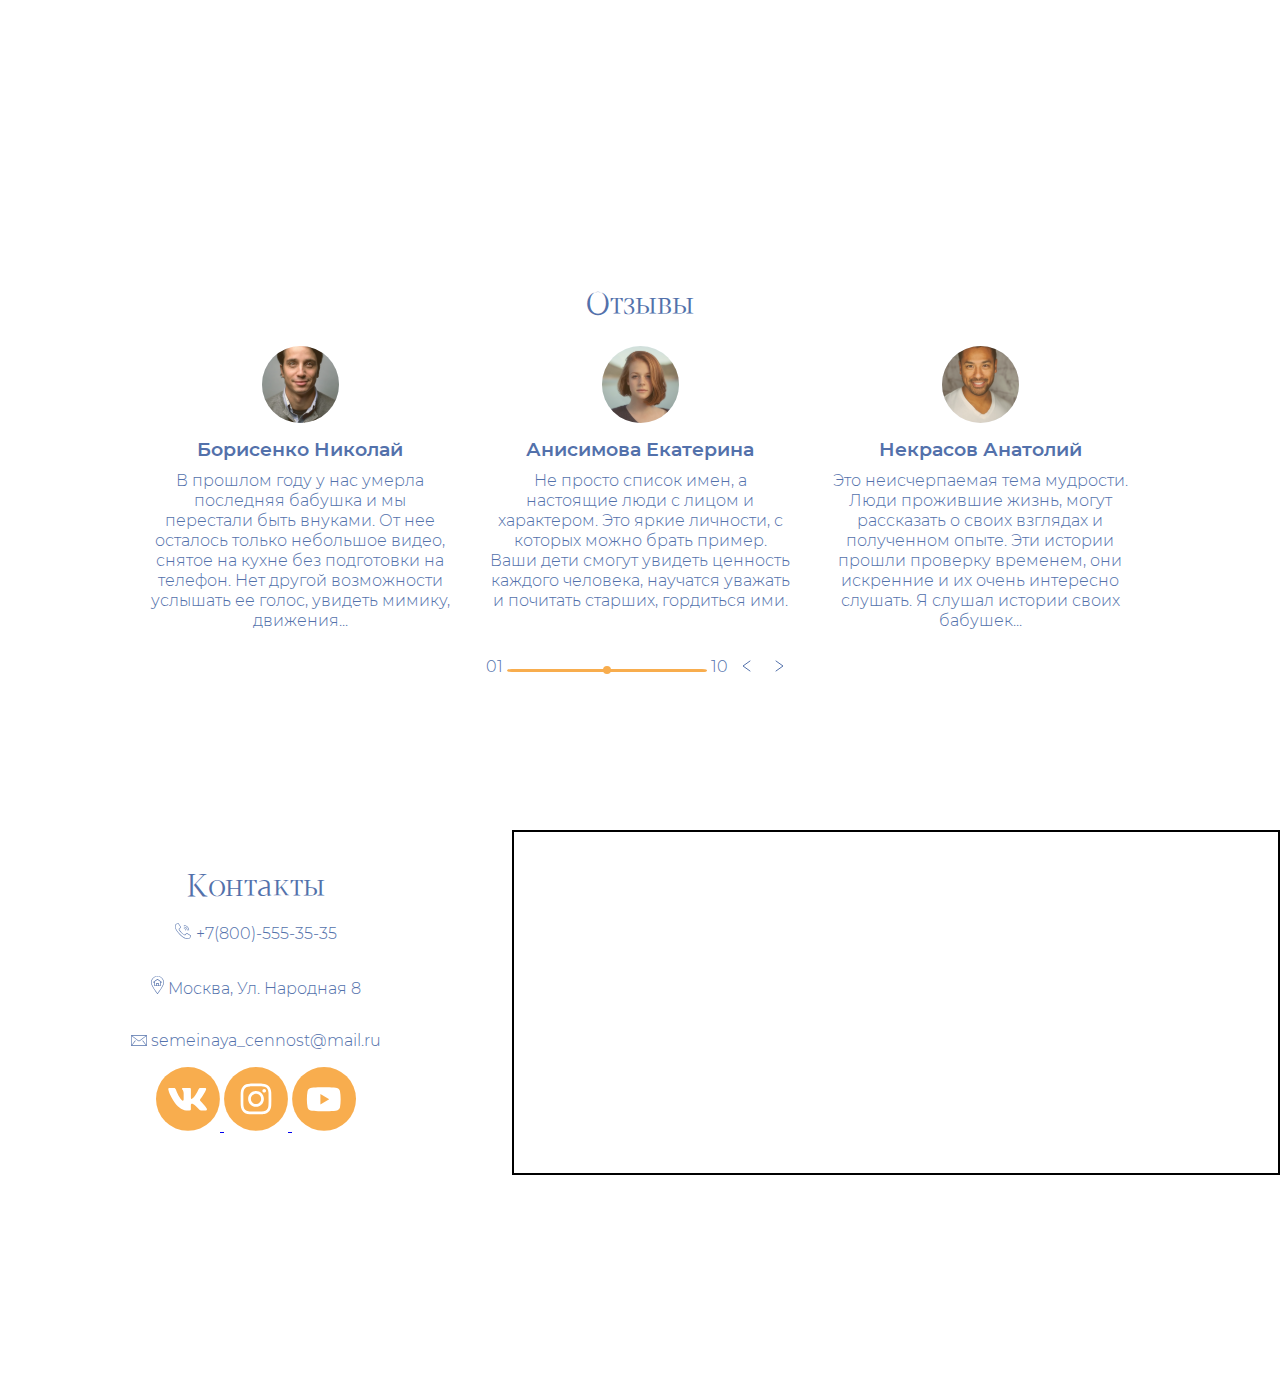
==== commit fe513ac5: "added form to first block" ====
--- a/index.html
+++ b/index.html
@@ -83,7 +83,15 @@
                     яркие
                     личности, с которых можно брать пример
                   </p>
-                  <a href="anketa.html"><input type="button" value="Заказать"></a>
+                  <div class="first-form">
+                    <div class="first-form-txtbox-group">
+                      <input type="text" name="" id="" placeholder="Имя">
+                      <input type="email" name="" id="" placeholder="Ivan.Ivanov@gmail.ru">
+                      <input type="tel" name="" id="" placeholder="81234567890">
+                    </div>
+                    
+                    <a href="anketa.html"><input type="button" value="Заказать"></a>
+                  </div>
                 </div>
               </div>
             
--- a/static/first.css
+++ b/static/first.css
@@ -163,3 +163,49 @@
     visibility: visible;
   }
 }
+
+input[type="tel"],
+input[type="email"],
+input[type="text"] {
+  width: 220px;
+  height: 50px;
+  background: #ffffff;
+  border: 2px solid #5371ab;
+  box-sizing: border-box;
+  border-radius: 33.4712px;
+  outline: none;
+  padding: 0 15px;
+  margin: 0px 10px 10px 10px;
+  text-align: center;
+  font-family: "Montserrat-Light", sans-serif;
+}
+
+input[type="tel"]:hover,
+input[type="email"]:hover,
+input[type="text"]:hover {
+  background-color: rgba(256, 256, 256, 0);
+  border: 2px solid #f8ad4e;
+  color: #fff;
+}
+
+input[type="tel"]:hover::-webkit-input-placeholder,
+input[type="email"]:hover::-webkit-input-placeholder,
+input[type="text"]:hover::-webkit-input-placeholder {
+  color: #fff;
+}
+
+.first-form {
+  display: flex;
+  flex-direction: column;
+  align-items: center;
+  margin: 20px 0px;
+}
+.first-form-txtbox-group {
+  display: flex;
+}
+
+@media screen and (max-width: 700px) {
+  .first-form-txtbox-group {
+    flex-direction: column;
+  }
+}
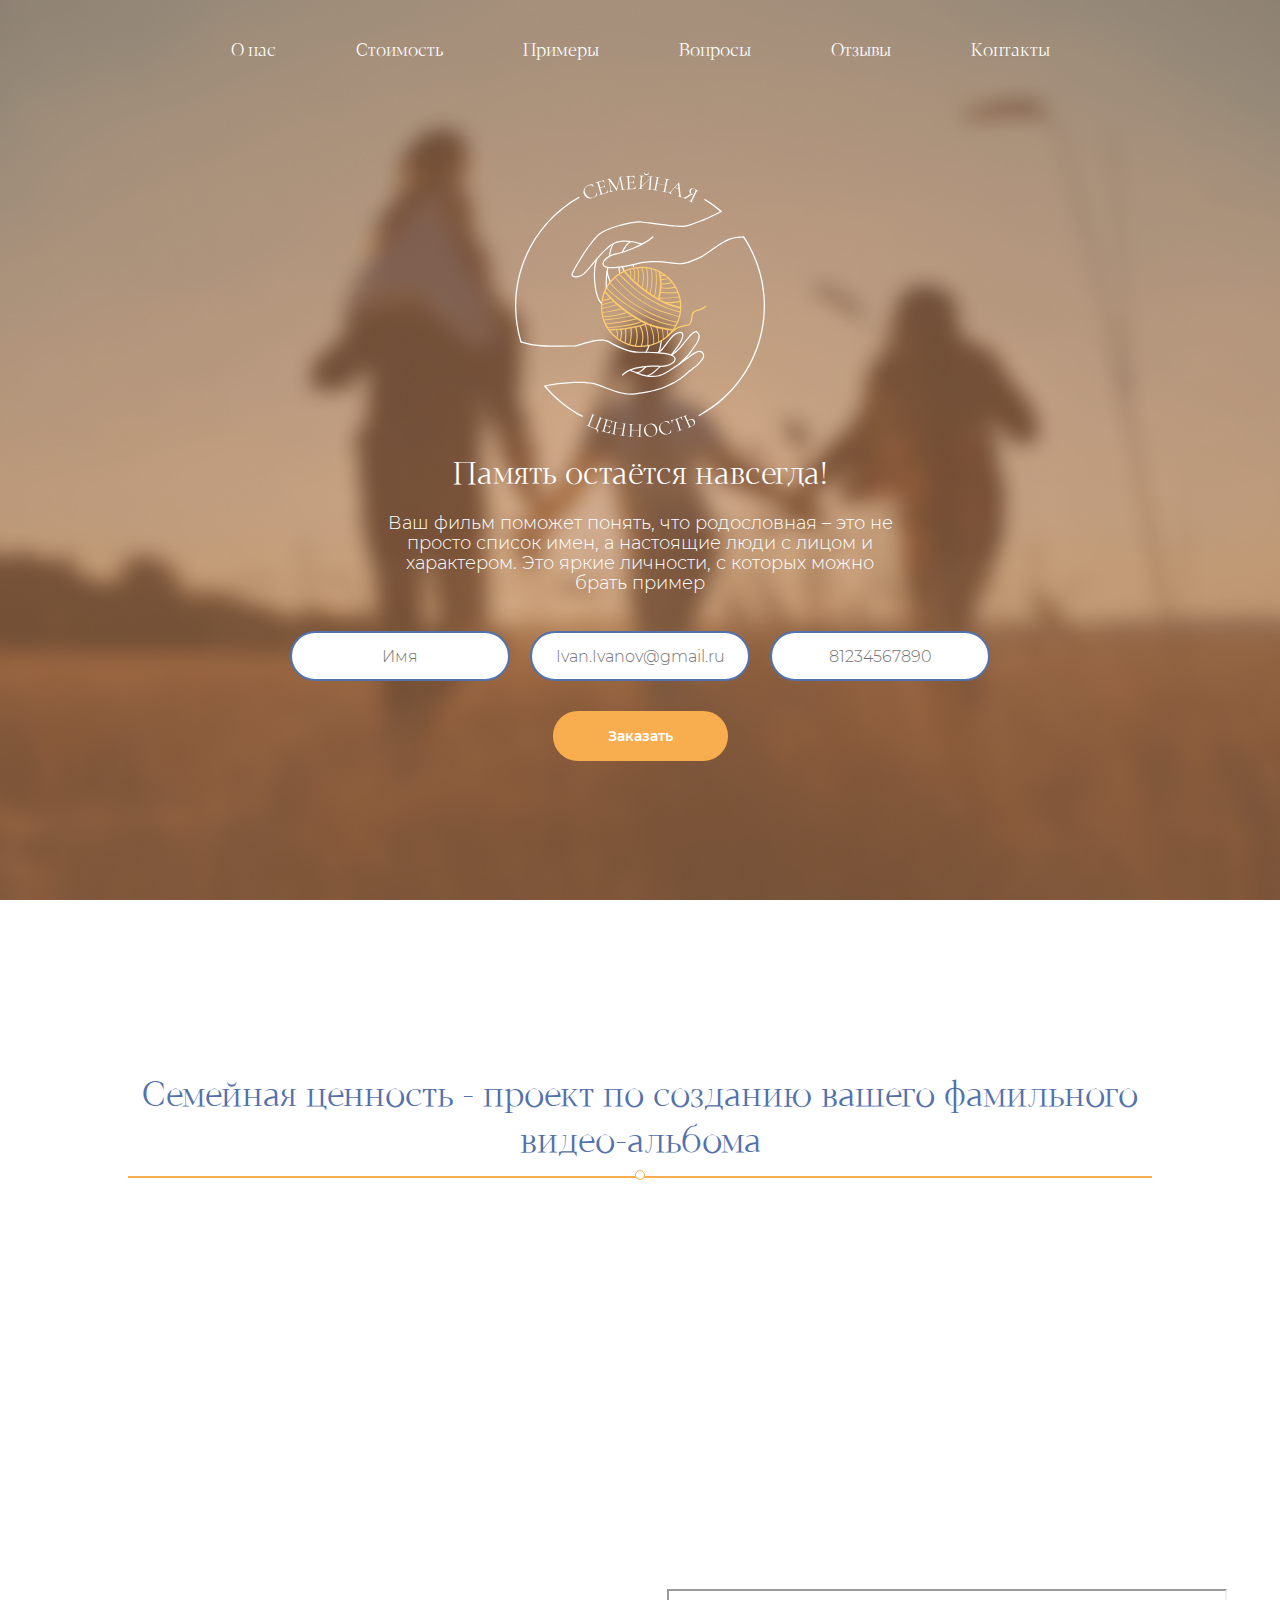
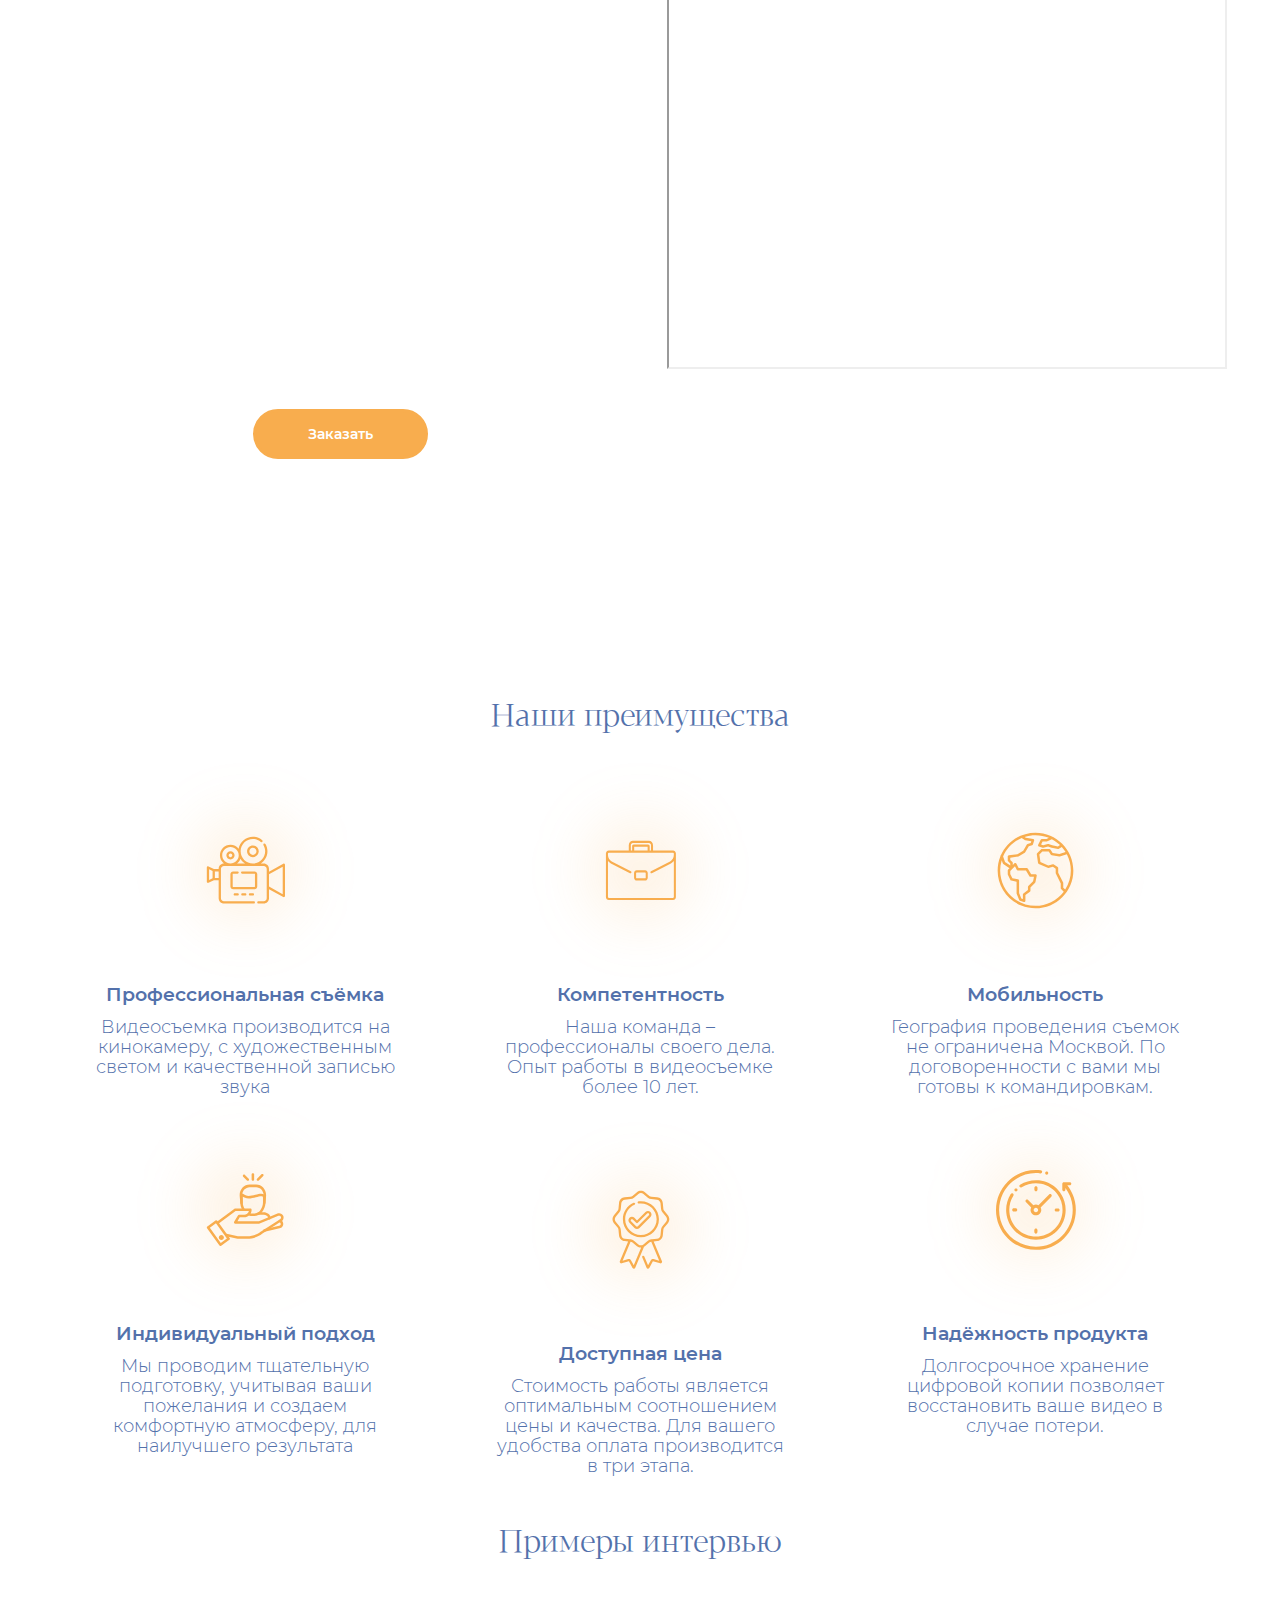
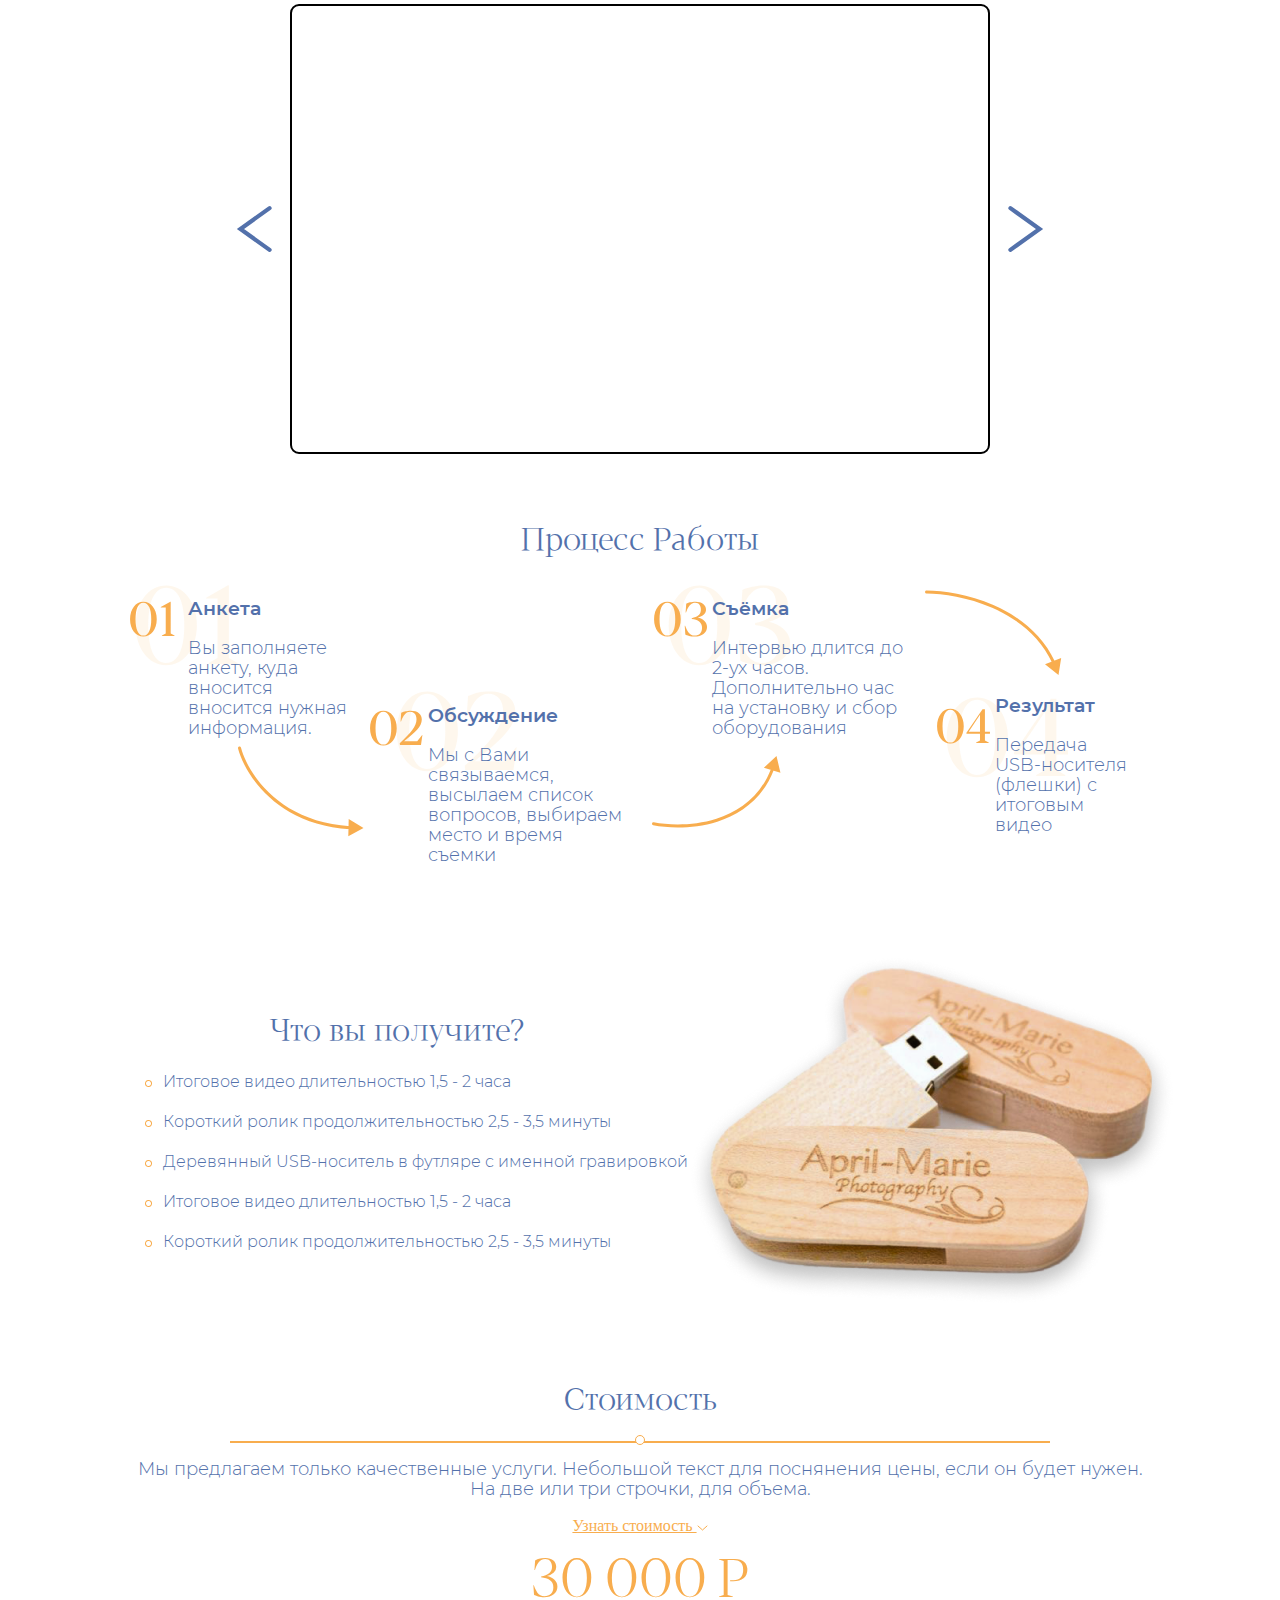
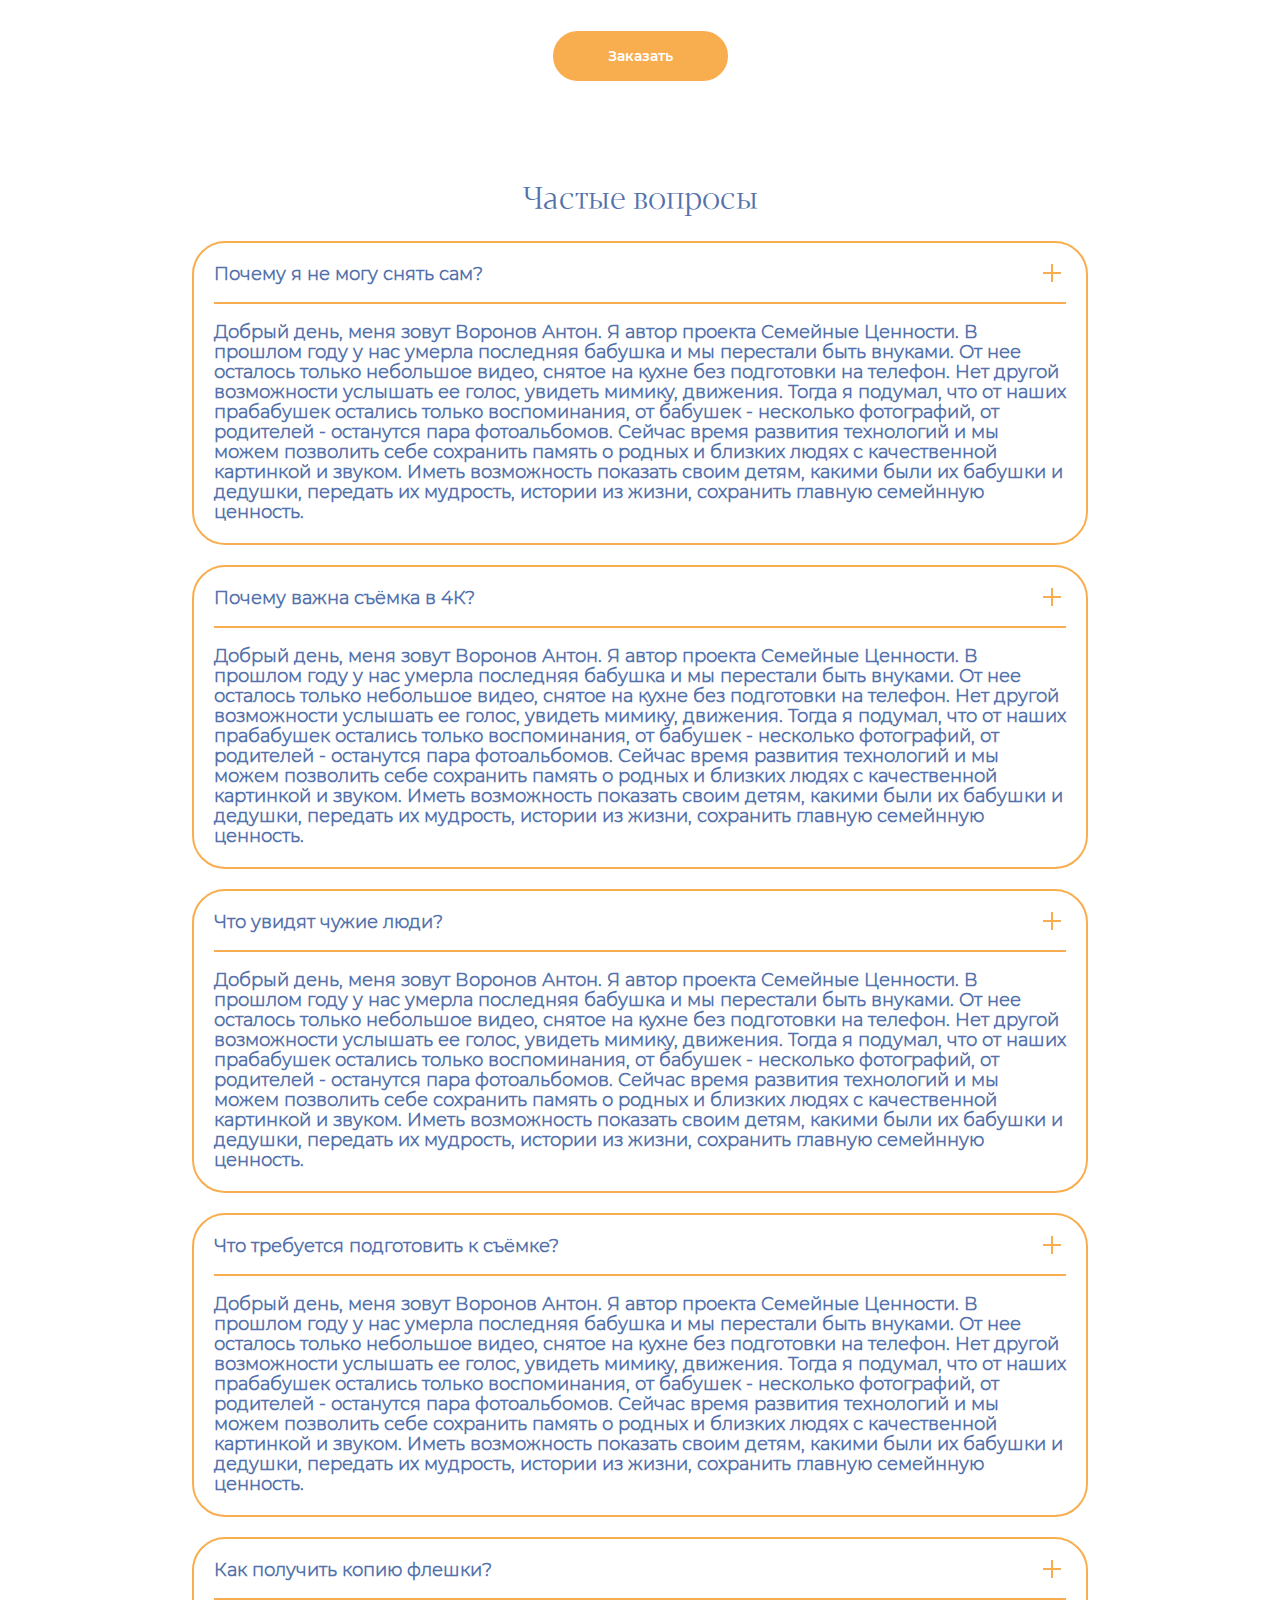
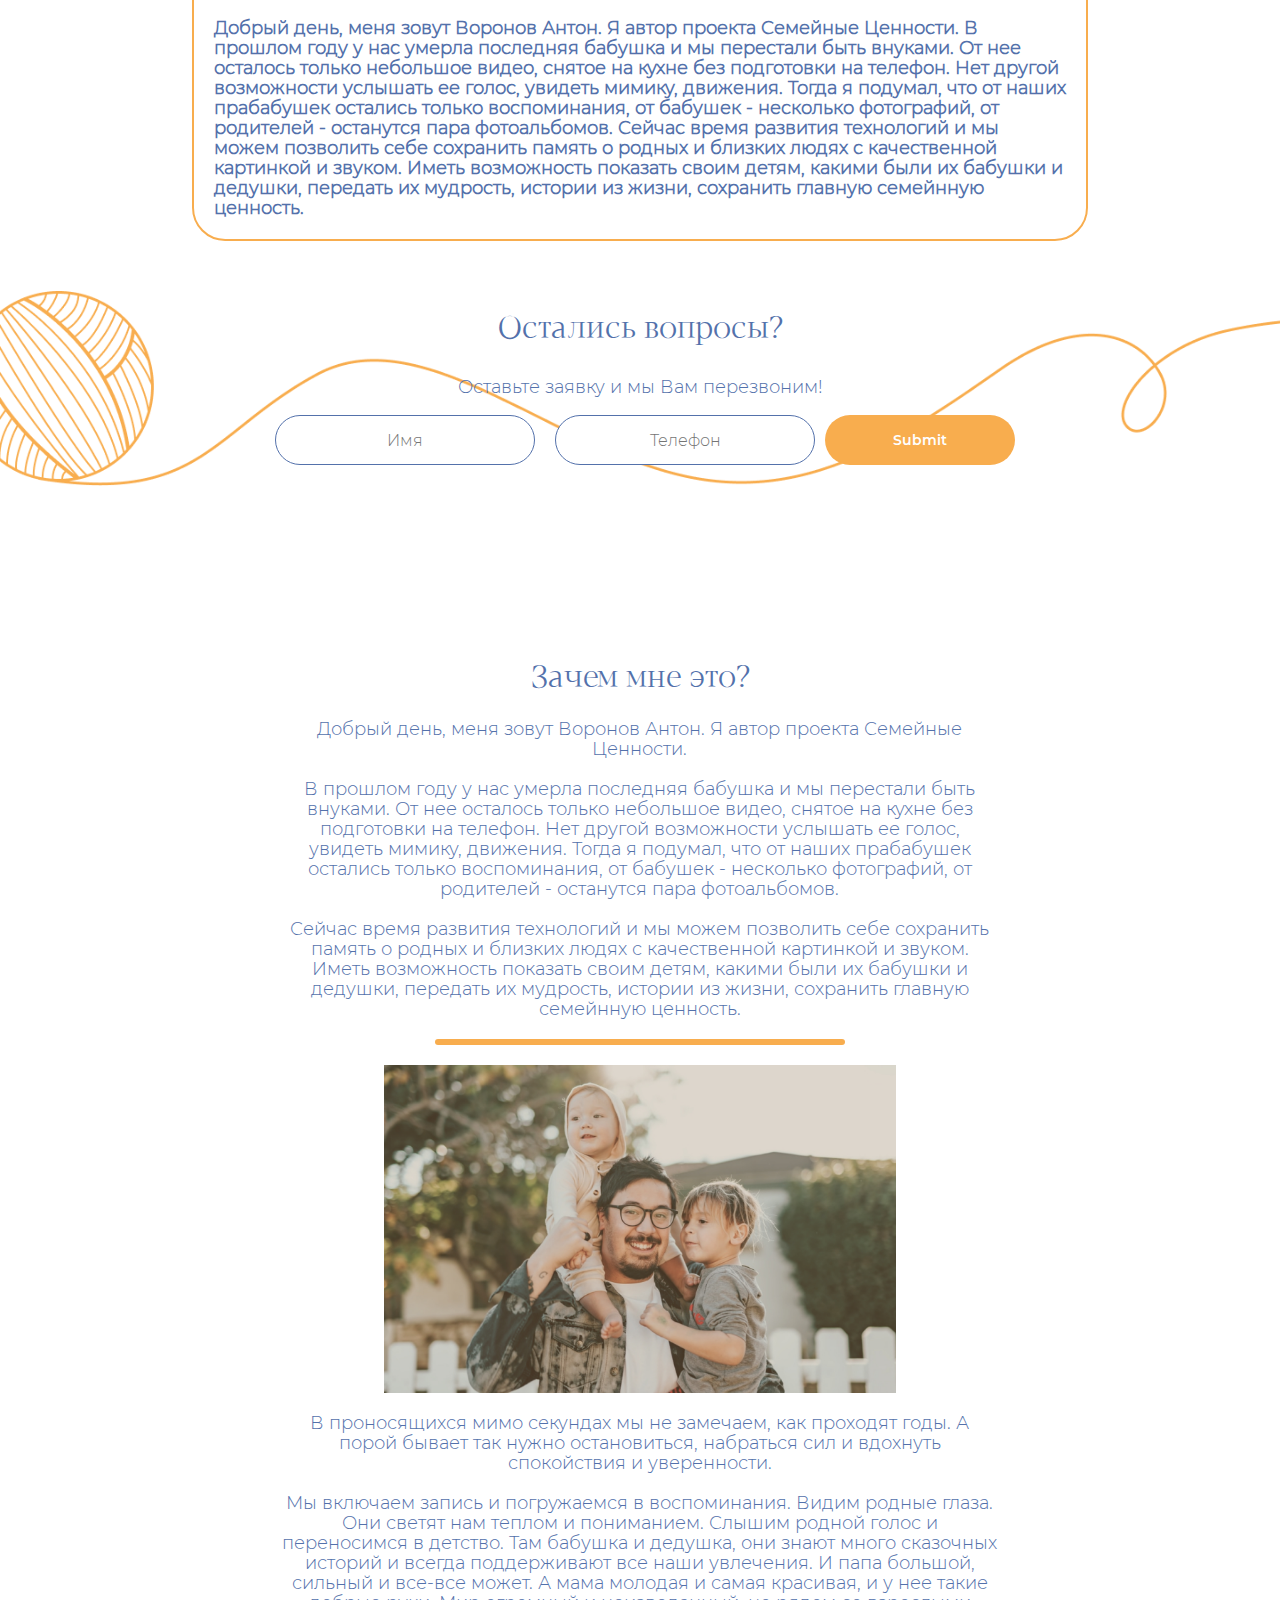
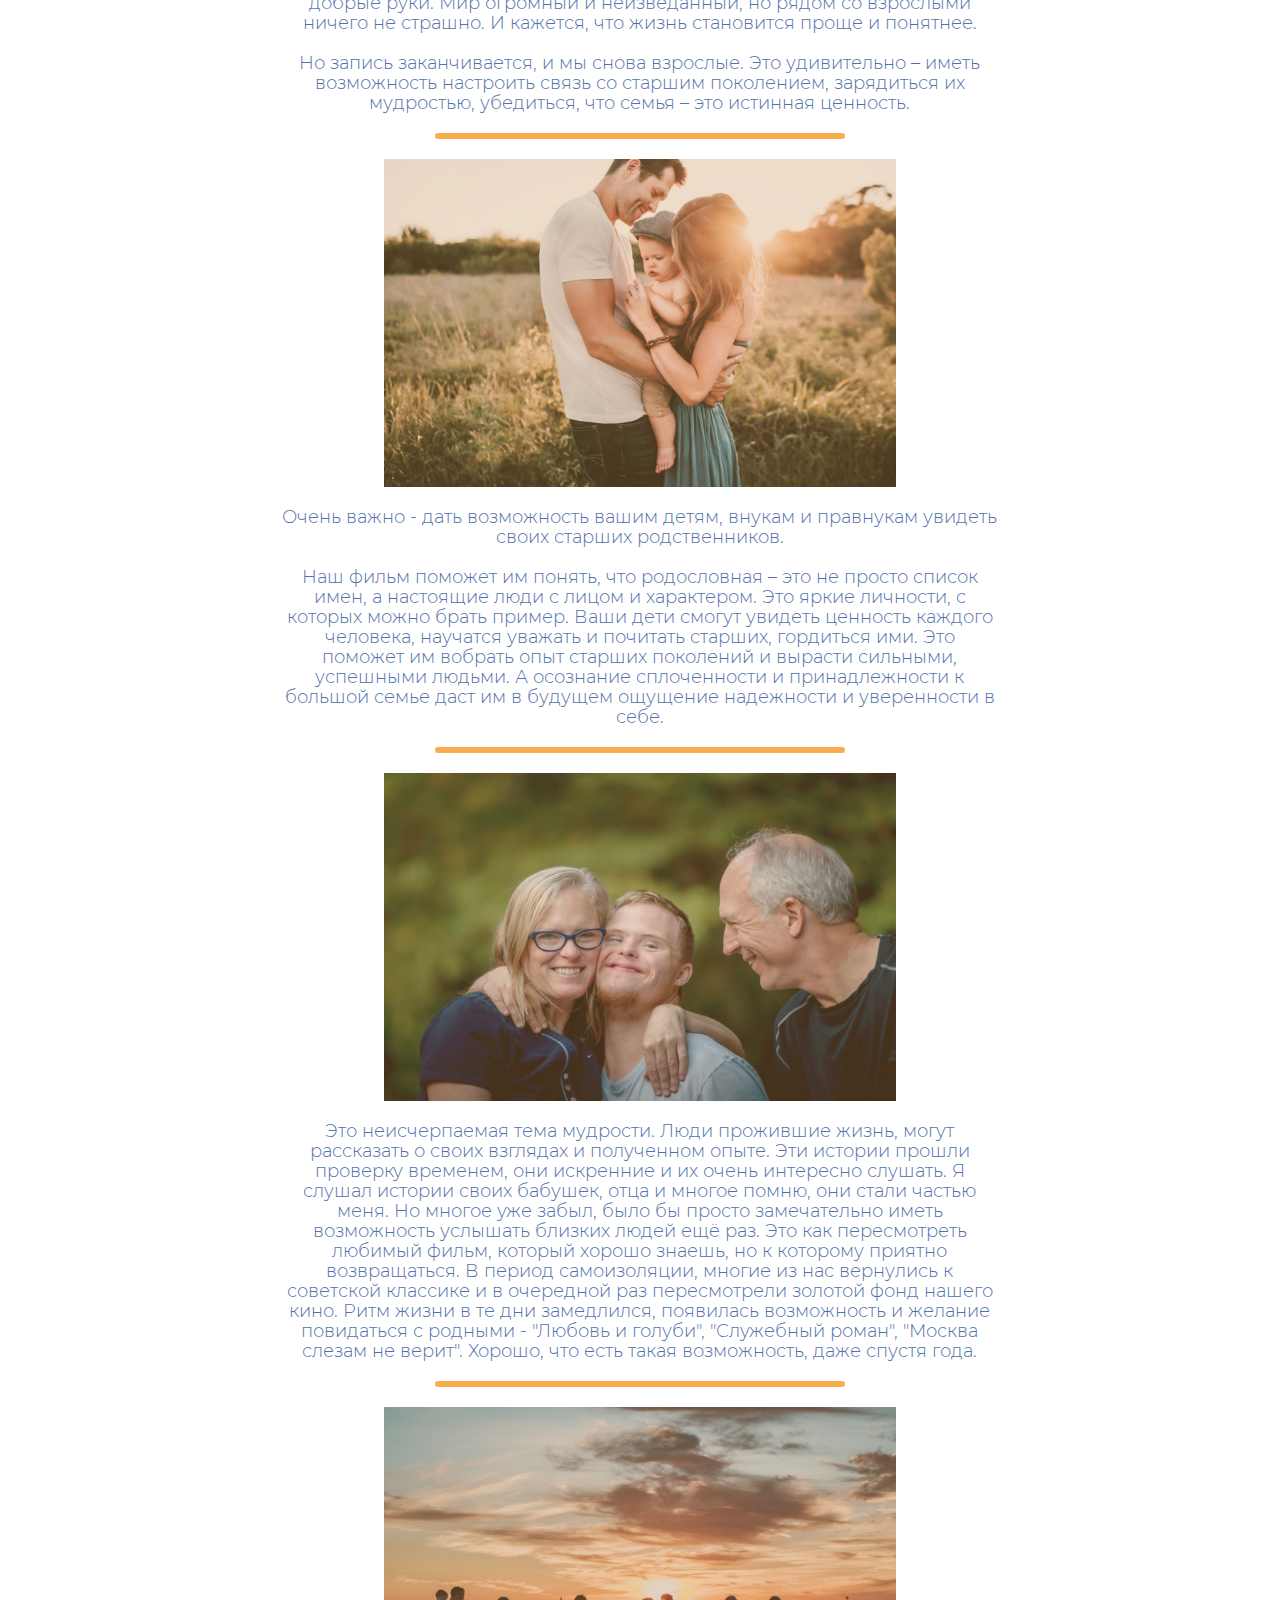
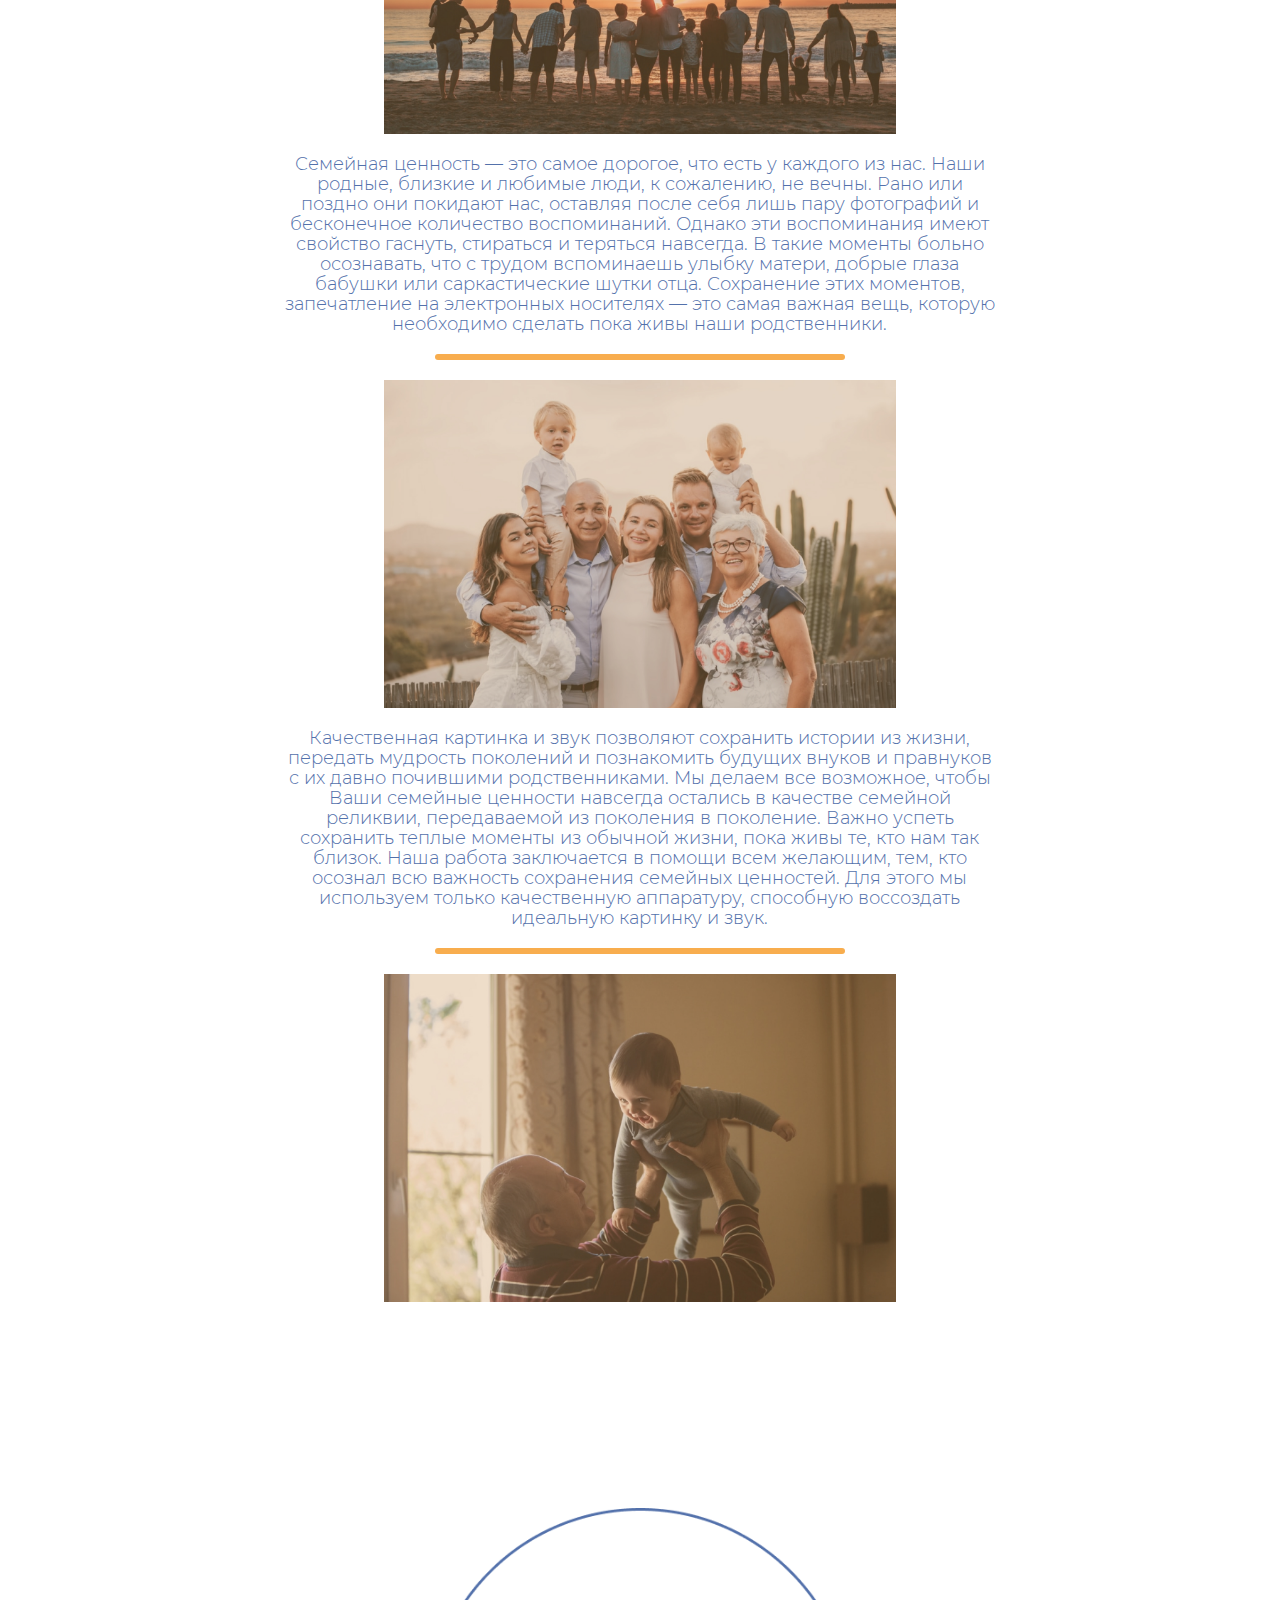
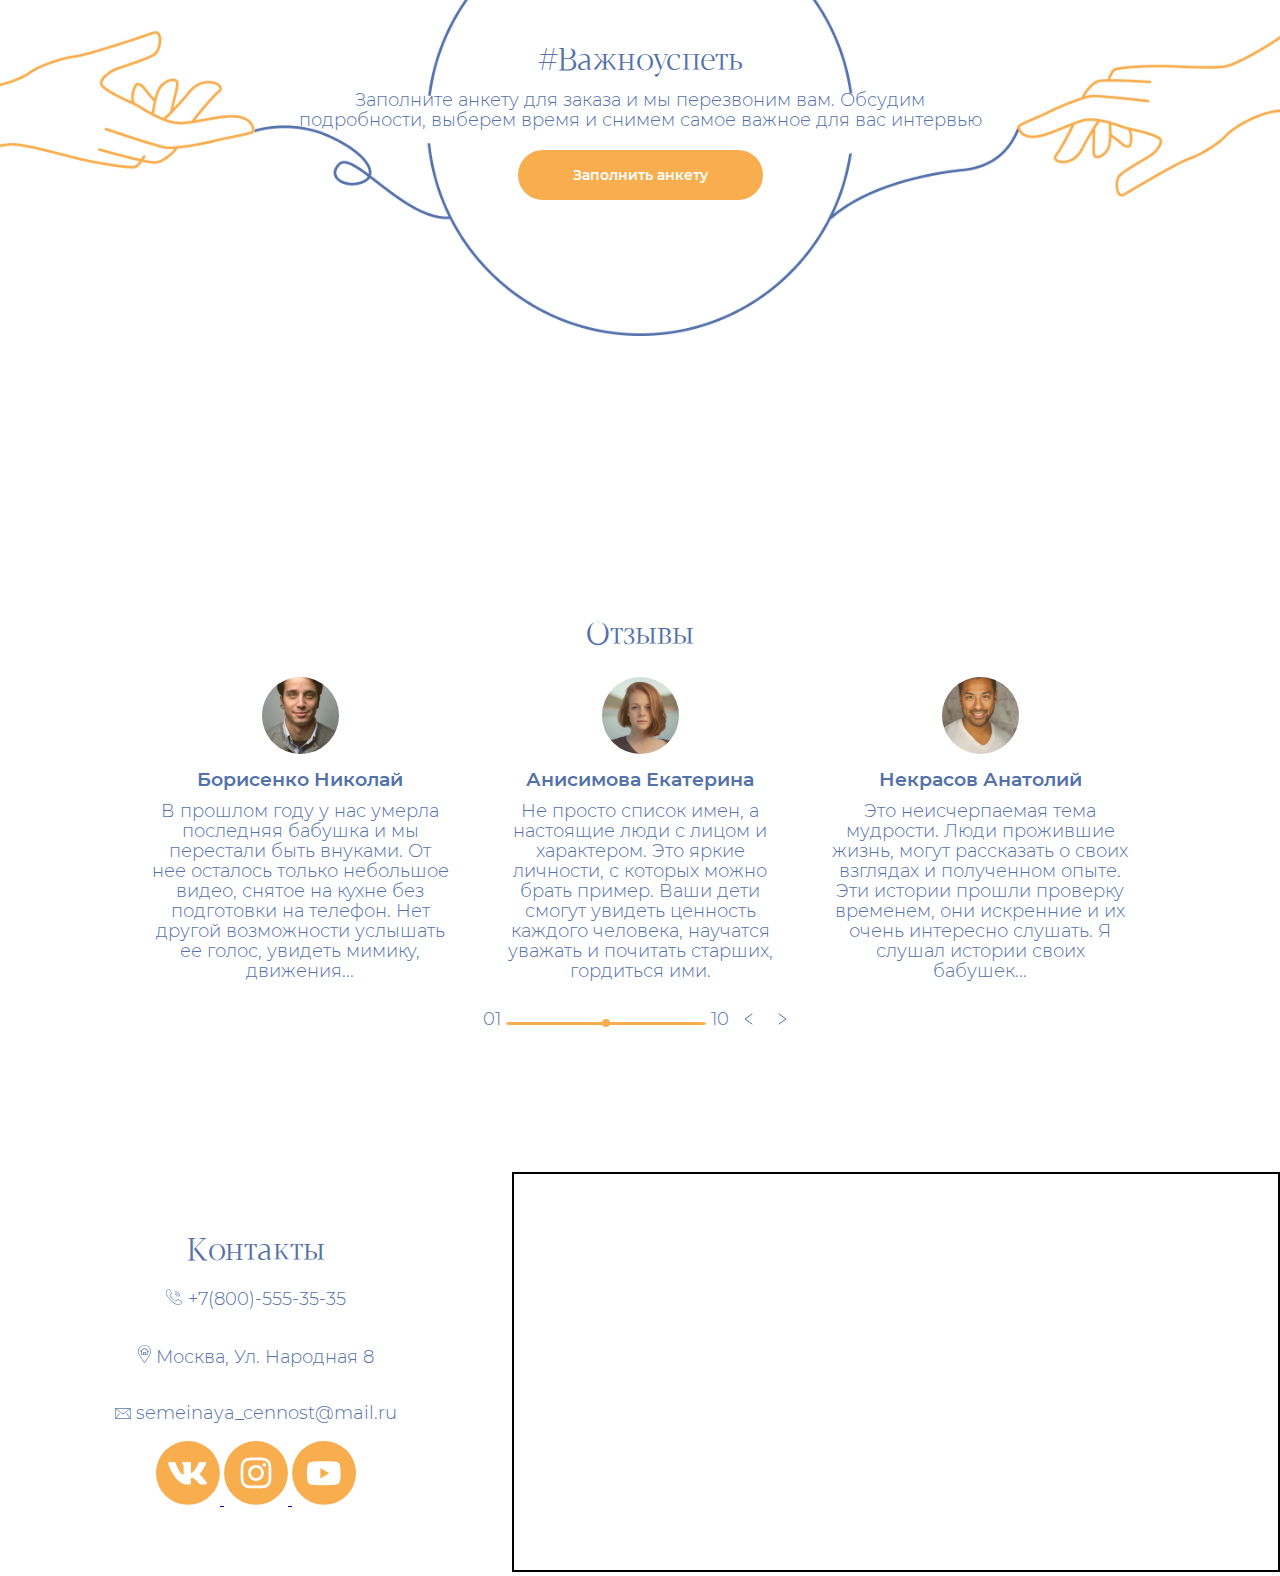
==== commit 3471c8d5: "made a galery in block with video (5)" ====
--- a/index.html
+++ b/index.html
@@ -83,15 +83,17 @@
                     яркие
                     личности, с которых можно брать пример
                   </p>
-                  <div class="first-form">
-                    <div class="first-form-txtbox-group">
-                      <input type="text" name="" id="" placeholder="Имя">
-                      <input type="email" name="" id="" placeholder="Ivan.Ivanov@gmail.ru">
-                      <input type="tel" name="" id="" placeholder="81234567890">
-                    </div>
-                    
-                    <a href="anketa.html"><input type="button" value="Заказать"></a>
-                  </div>
+                  <form method="" action="">
+                    <div class="first-form">
+                      <div class="first-form-txtbox-group">
+                        <input type="text" name="" id="" placeholder="Имя">
+                        <input type="email" name="" id="" placeholder="Ivan.Ivanov@gmail.ru">
+                        <input type="tel" name="" id="" placeholder="81234567890">
+                      </div>
+                      
+                      <a href="anketa.html"><input type="button" value="Заказать"></a>
+                    </div>
+                  </form>
                 </div>
               </div>
             
@@ -213,9 +215,14 @@
                 <div class="fifth-container">
                   <div class="fifth-content">
             
-                    <div class="fifth-big-video">
-                      <iframe src="" frameborder="0"></iframe>
-                    </div>
+                    <div class="fifth-galery">
+                      <input type="image" src="static/resources/btnLeft.svg" alt="">
+                      <div class="fifth-big-video">
+                        <iframe src="" frameborder="0"></iframe>
+                      </div>
+                      <input type="image" src="static/resources/btnRight.svg" alt="">
+                    </div>
+                    
               
                     <div class="fifth-small-videos">
                       <div class="fifth-small-video">
@@ -231,17 +238,7 @@
               
                   </div>
             
-                  <div class="fifth-scroll">
-                    <span class="fifth-scroll-left-value">
-                      03
-                    </span>
-                    <input type="range">
-                    <span class="fifth-scroll-right-value">
-                      05
-                    </span>
-                    <input type="image" src="static/resources/btnLeft.svg" alt="">
-                    <input type="image" src="static/resources/btnRight.svg" alt="">
-                  </div>
+                  
                 </div>
                 
               </div>
--- a/static/style.css
+++ b/static/style.css
@@ -29,7 +29,7 @@
 
 p {
   font-family: "Montserrat-Light", "sans-serif";
-  font-size: 16px;
+  font-size: 18px;
   font-style: normal;
   font-weight: normal;
   line-height: 20px;
@@ -56,15 +56,29 @@
   font-size: 19px;
 }
 
-input[type="button"] {
-  position: relative;
-  background: #f8ad4e;
+input[type="button"],
+input[type="submit"] {
+  position: relative;
+  background-color: #f8ad4e;
   border-radius: 25px;
-  border: 0px;
+  border: 3px solid #f8ad4e;
   font-size: 14px;
   font-family: "Montserrat-Semibold", sans-serif;
   color: #fff;
-  padding: 17px 52px;
+  padding: 14px 52px;
+}
+
+input[type="button"]:hover,
+input#submit:hover {
+  background-color: rgba(256, 256, 256, 0);
+  color: #f8ad4e;
+  border: 3px solid #f8ad4e;
+  cursor: pointer;
+}
+
+.first input[type="button"]:hover,
+.third input[type="button"]:hover {
+  color: #fff;
 }
 
 input[type="button"]:hover {
@@ -163,18 +177,6 @@
   }
 }
 
-/*3//////////////////////////////////////////////////*/
-
-/*4//////////////////////////////////////////////////*/
-
-/*5//////////////////////////////////////////////////*/
-
-/*6//////////////////////////////////////////////////*/
-
-/*7//////////////////////////////////////////////////*/
-
-/*8//////////////////////////////////////////////////*/
-
 /*9//////////////////////////////////////////////////*/
 
 div#ninth {
@@ -263,16 +265,6 @@
   }
 }
 
-/*10//////////////////////////////////////////////////*/
-
-/*11//////////////////////////////////////////////////*/
-
-/*12//////////////////////////////////////////////////*/
-
-/*13//////////////////////////////////////////////////*/
-
-/*14//////////////////////////////////////////////////*/
-
 /*/////////////////////////////////////*/
 
 @media screen and (max-width: 600px) {
--- a/static/first.css
+++ b/static/first.css
@@ -5,7 +5,7 @@
   background-repeat: no-repeat;
   background-position: center;
   min-height: 700px;
-  height: max-content;
+  height: 100vh;
   display: flex;
   flex-flow: column;
 }
@@ -70,7 +70,7 @@
   font-family: "Blacker Display";
   font-style: normal;
   font-weight: normal;
-  font-size: 15px;
+  font-size: 18px;
   line-height: 19px;
   /* or  */
 }
@@ -85,7 +85,8 @@
   flex-flow: column nowrap;
   justify-content: center;
   align-items: center;
-  margin: 40px auto;
+  margin: 0px auto;
+  height: 100%;
 }
 
 .first-container {
@@ -157,10 +158,25 @@
 
   .first-container {
     width: 80%;
+    padding: 10px 0px;
   }
 
   .first-button-menu {
     visibility: visible;
+  }
+}
+
+@media screen and (max-width: 400px) {
+  .first-container > img {
+    width: 80%;
+  }
+
+  .first {
+    height: unset;
+  }
+
+  .first-content {
+    padding: 40px 0px;
   }
 }
 
--- a/static/third.css
+++ b/static/third.css
@@ -8,11 +8,10 @@
   background-repeat: no-repeat;
   background-position: center center;
   background-attachment: fixed;
-  height: max-content;
-}
-
-.third-container {
-  padding: 5% 0px;
+  height: 100vh;
+  display: flex;
+  flex-direction: column;
+  justify-content: center;
 }
 
 .third-text > p {
@@ -20,6 +19,7 @@
   padding: 0px 20px;
   margin: 0;
   line-height: 25px;
+  padding: 0px;
   color: #fff;
 }
 
@@ -43,7 +43,8 @@
 }
 
 .half {
-  flex: 0 1 auto;
+  flex: 0 1 560px;
+  margin: 0px;
 }
 
 .third-btn {
@@ -76,6 +77,7 @@
 
   .third-text {
     width: 100%;
+    margin-bottom: 20px;
   }
 
   .third-btn {
@@ -89,7 +91,7 @@
 
 @media screen and (max-width: 480px) {
   .third-content {
-    width: 100%;
+    width: 90%;
   }
   .third-video {
     width: 80%;
@@ -105,7 +107,7 @@
   }
 
   .third-container {
-    padding: 0;
+    padding: 30px 0px;
   }
   .third-text {
     margin: 0%;
@@ -113,6 +115,7 @@
 
   .third {
     min-height: 800px;
+    height: unset;
   }
 
   .third-bg {
--- a/static/fourth.css
+++ b/static/fourth.css
@@ -21,13 +21,6 @@
   flex-flow: column nowrap;
 }
 
-.fourth-single > p {
-  width: 250px;
-}
-.fourth-single > h2 {
-  width: 280px;
-}
-
 .fourth-single > img,
 .fourth-single > p,
 .fourth-single > h2 {
@@ -36,14 +29,16 @@
 }
 
 .fourth-single > p {
-  font-size: 13px;
-  line-height: 16px;
+  width: 300px;
+  font-size: 18px;
+  line-height: 20px;
 }
-
 .fourth-single > h2 {
+  width: 280px;
   font-weight: 500;
   font-size: 19px;
   line-height: 24px;
+  margin-bottom: 10px;
 }
 
 @media screen and (max-width: 800px) {
--- a/static/fifth.css
+++ b/static/fifth.css
@@ -1,5 +1,5 @@
 .fifth-container {
-  width: 800px;
+  width: 840px;
   height: fit-content;
   margin: auto;
   padding: 20px 0px;
@@ -13,13 +13,15 @@
 
 .fifth-big-video {
   /*background-color: green;*/
-  width: 800px;
+  width: 700px;
   height: 450px;
   margin: auto;
 }
 
 .fifth-small-videos {
   /*background-color: blue;*/
+  visibility: hidden;
+  position: absolute;
   display: flex;
   flex-flow: row nowrap;
   width: 800px;
@@ -46,37 +48,41 @@
   padding-right: 0px;
 }
 
-.fifth-scroll {
-  width: 80%;
-  margin-left: 30px;
+.fifth-galery {
+  /* width: 80%; */
+  /* position: absolute; */
+  /* margin-left: 30px; */
+  margin: auto;
+  display: flex;
+  flex-flow: row;
+  justify-content: space-between;
+  align-items: center;
+  /* height: 100%;
+  top: 0px;
+  left: 0px; */
 }
 
-.fifth-scroll > input[type="image"] {
+.fifth-galery > input[type="image"] {
   margin: 0px 10px;
+  height: 50px;
+  width: 50px;
 }
 
-.fifth-scroll > span {
+/* .fifth-scroll > span {
   font-family: "Blacker Display";
   font-style: normal;
   font-weight: normal;
   font-size: 13px;
   margin: 0px 5px;
-}
+} */
 
-.fifth-small-video > iframe,
-.fifth-big-video > iframe {
-  width: 100%;
-  height: 100%;
-  border-radius: 9px;
-  border: 2px solid black;
-}
-
-.fifth input[type="range"] {
+/* .fifth input[type="range"] {
   width: 100px;
   -webkit-appearance: none;
   -moz-appearance: none;
   appearance: none;
-}
+} 
+
 .fifth input[type="range"]::-webkit-slider-runnable-track {
   border-radius: 10px/100%;
   height: 1px;
@@ -93,6 +99,15 @@
   -webkit-appearance: none;
   margin-top: -4px;
 }
+*/
+
+.fifth-small-video > iframe,
+.fifth-big-video > iframe {
+  width: 100%;
+  height: 100%;
+  border-radius: 9px;
+  border: 2px solid black;
+}
 
 @media screen and (max-width: 850px) {
   .fifth-small-videos {
@@ -108,13 +123,8 @@
     width: 450px;
     height: 280px;
     padding: 0;
-    padding-bottom: 20px;
     flex: 1 1 auto;
     margin: auto;
-  }
-
-  .fifth-scroll {
-    visibility: hidden;
   }
 
   .fifth-container {
@@ -124,6 +134,8 @@
 
 @media screen and (max-width: 480px) {
   .fifth-small-videos {
+    visibility: visible;
+    position: relative;
     flex-flow: column nowrap;
     width: 100%;
     align-items: center;
@@ -141,7 +153,12 @@
     flex: 1 1 auto;
   }
 
-  .fifth-scroll {
+  .fifth-galery > input {
     visibility: hidden;
+    position: absolute;
+  }
+
+  .fifth-galery {
+    flex-shrink: 1;
   }
 }
--- a/static/twelfth.css
+++ b/static/twelfth.css
@@ -46,7 +46,7 @@
     font-size: 10px;
     height: 30px;
     width: 150px;
-    padding: 10px;
+    padding: 5px;
   }
 
   .twelfth {
--- a/static/thirteenth.css
+++ b/static/thirteenth.css
@@ -74,14 +74,15 @@
 }
 
 @media screen and (max-width: 820px) {
-  .thirteenth-response:first-child,
-  .thirteenth-response:last-child {
+  .thirteenth-response {
     visibility: hidden;
     position: absolute;
+    width: 350px;
   }
 
-  .thirteenth-response {
-    width: 350px;
+  .thirteenth-response:first-child {
+    visibility: visible;
+    position: relative;
   }
 }
 
--- a/static/fourteenth.css
+++ b/static/fourteenth.css
@@ -1,15 +1,23 @@
 .fourteenth {
-  min-height: 500px;
-  margin: 30px 0px;
+  /* min-height: 500px; */
+  margin: 0;
+}
+
+.content > div:last-child {
+  margin: 0;
 }
 
 .fourteenth-container {
   display: flex;
   flex-flow: row nowrap;
+  min-height: 400px;
 }
 
 .fourteenth-contacts {
   flex: 1 1 40%;
+  display: flex;
+  flex-direction: column;
+  justify-content: center;
 }
 
 .fourteenth-map {
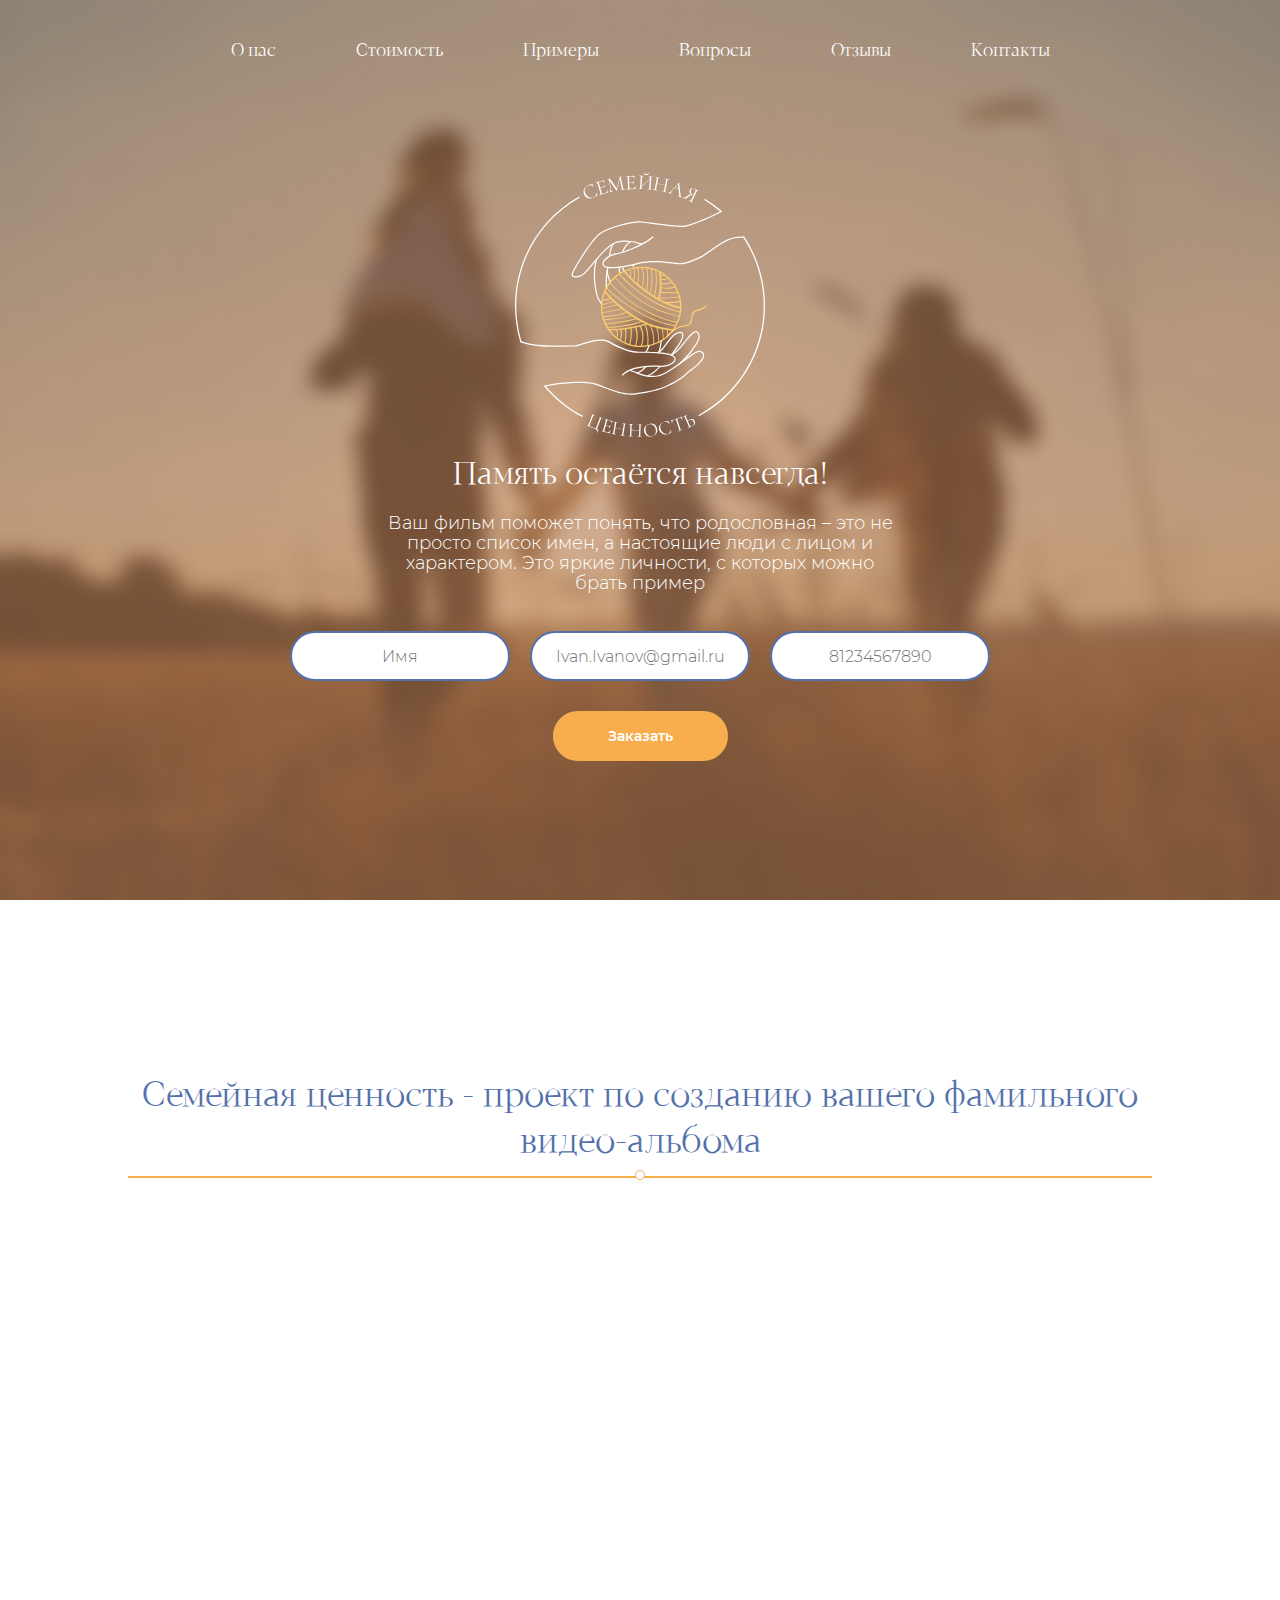
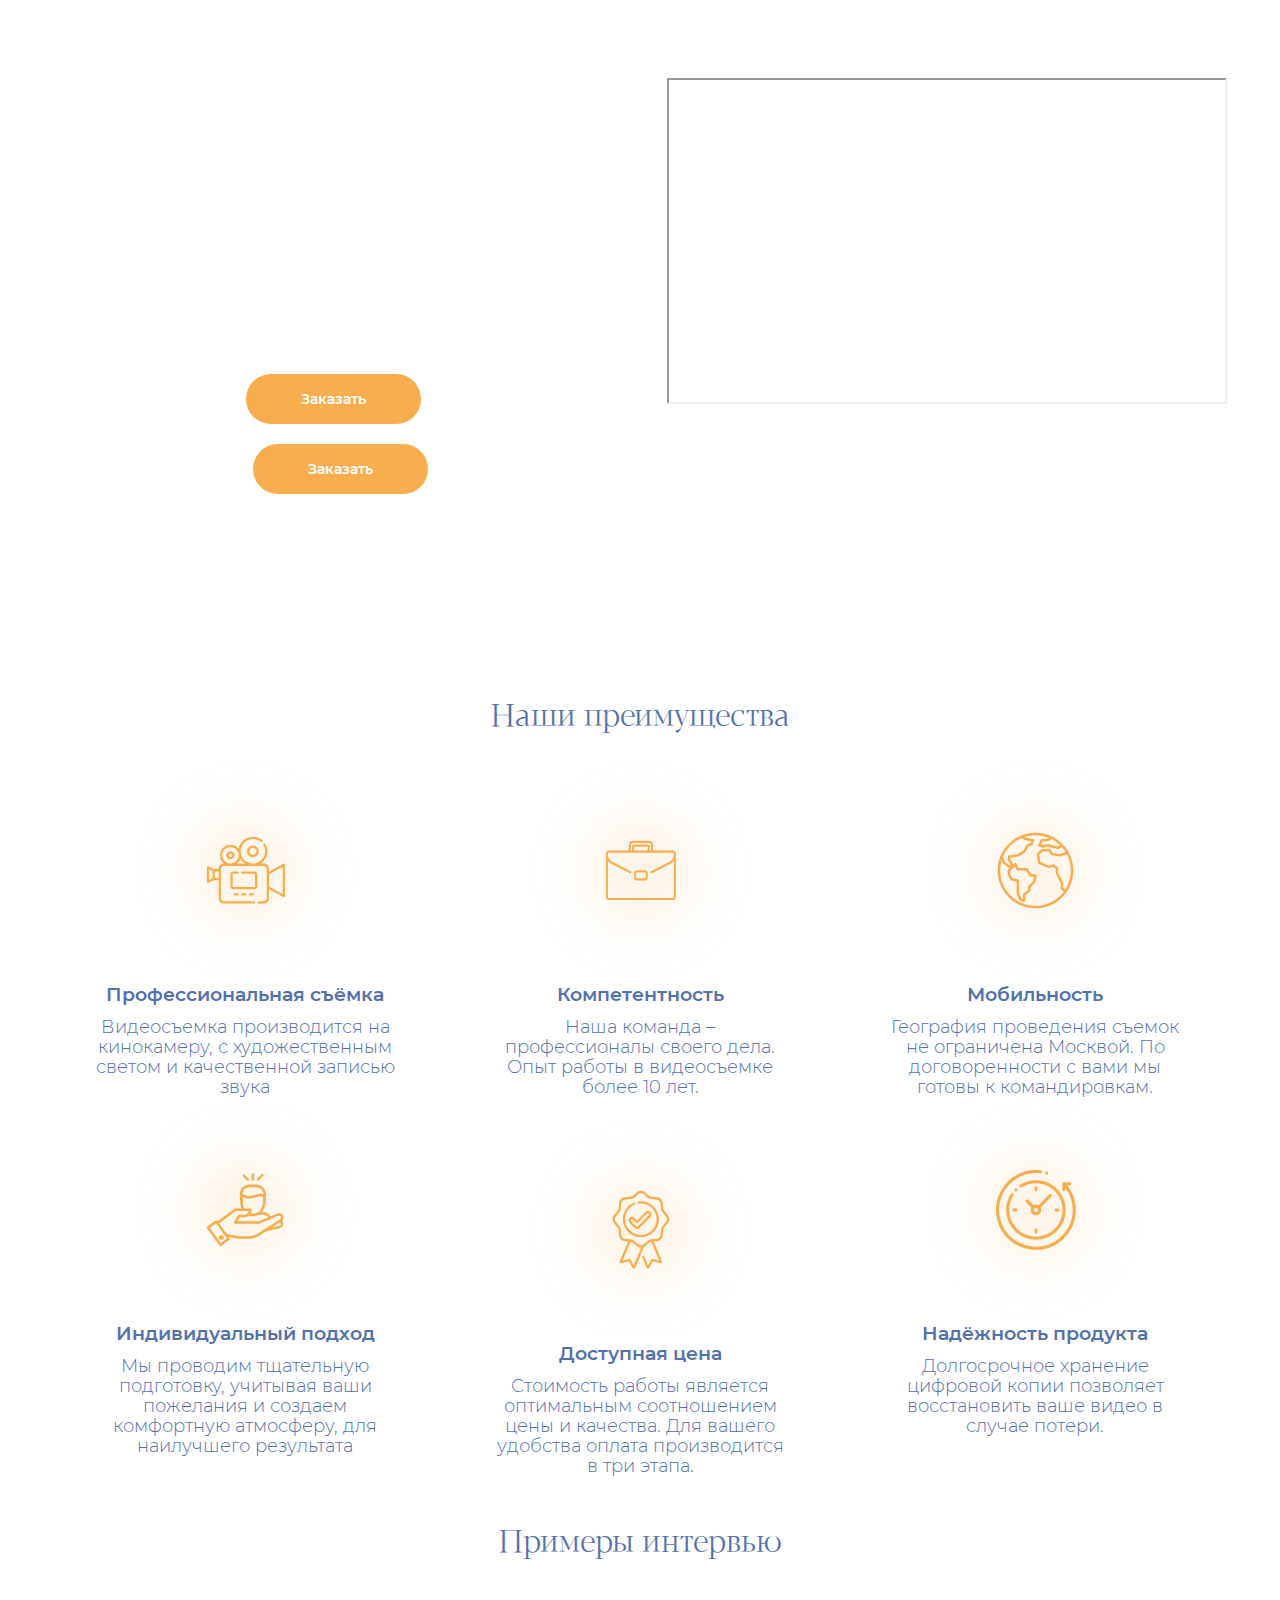
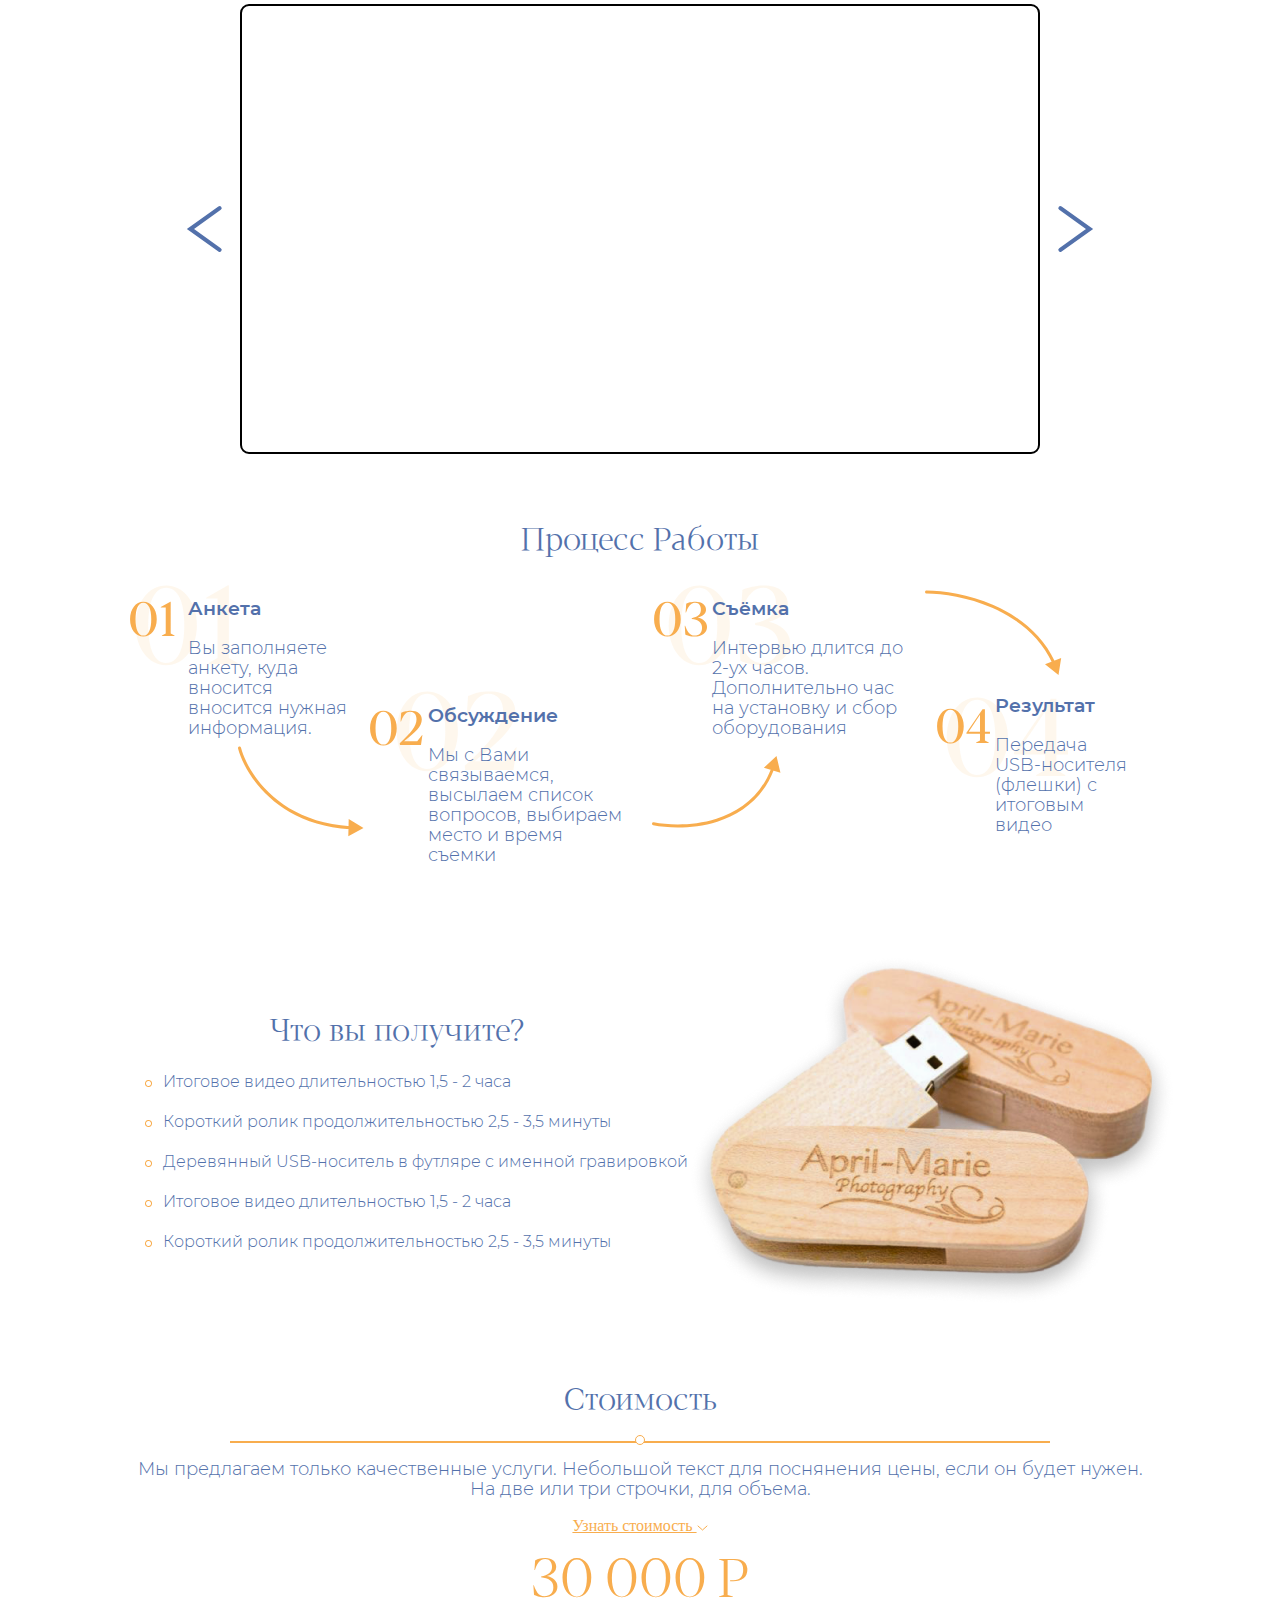
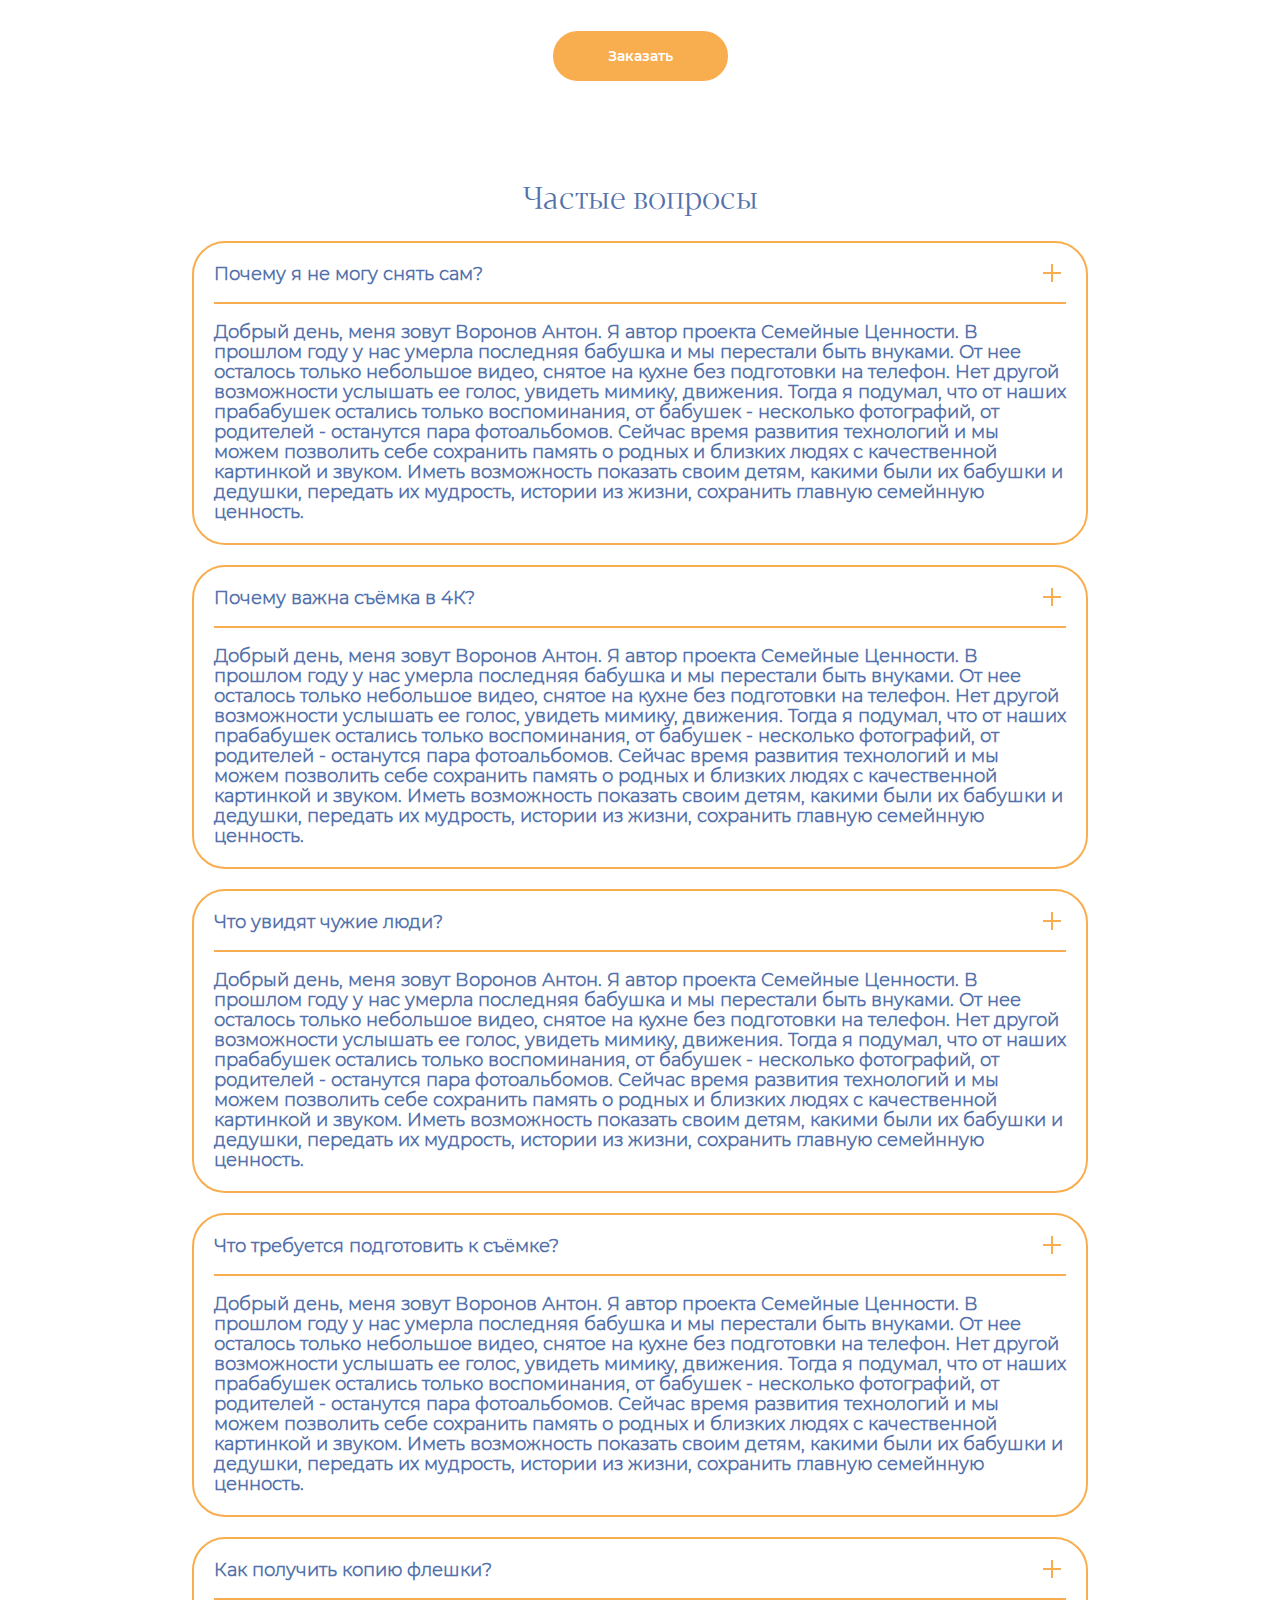
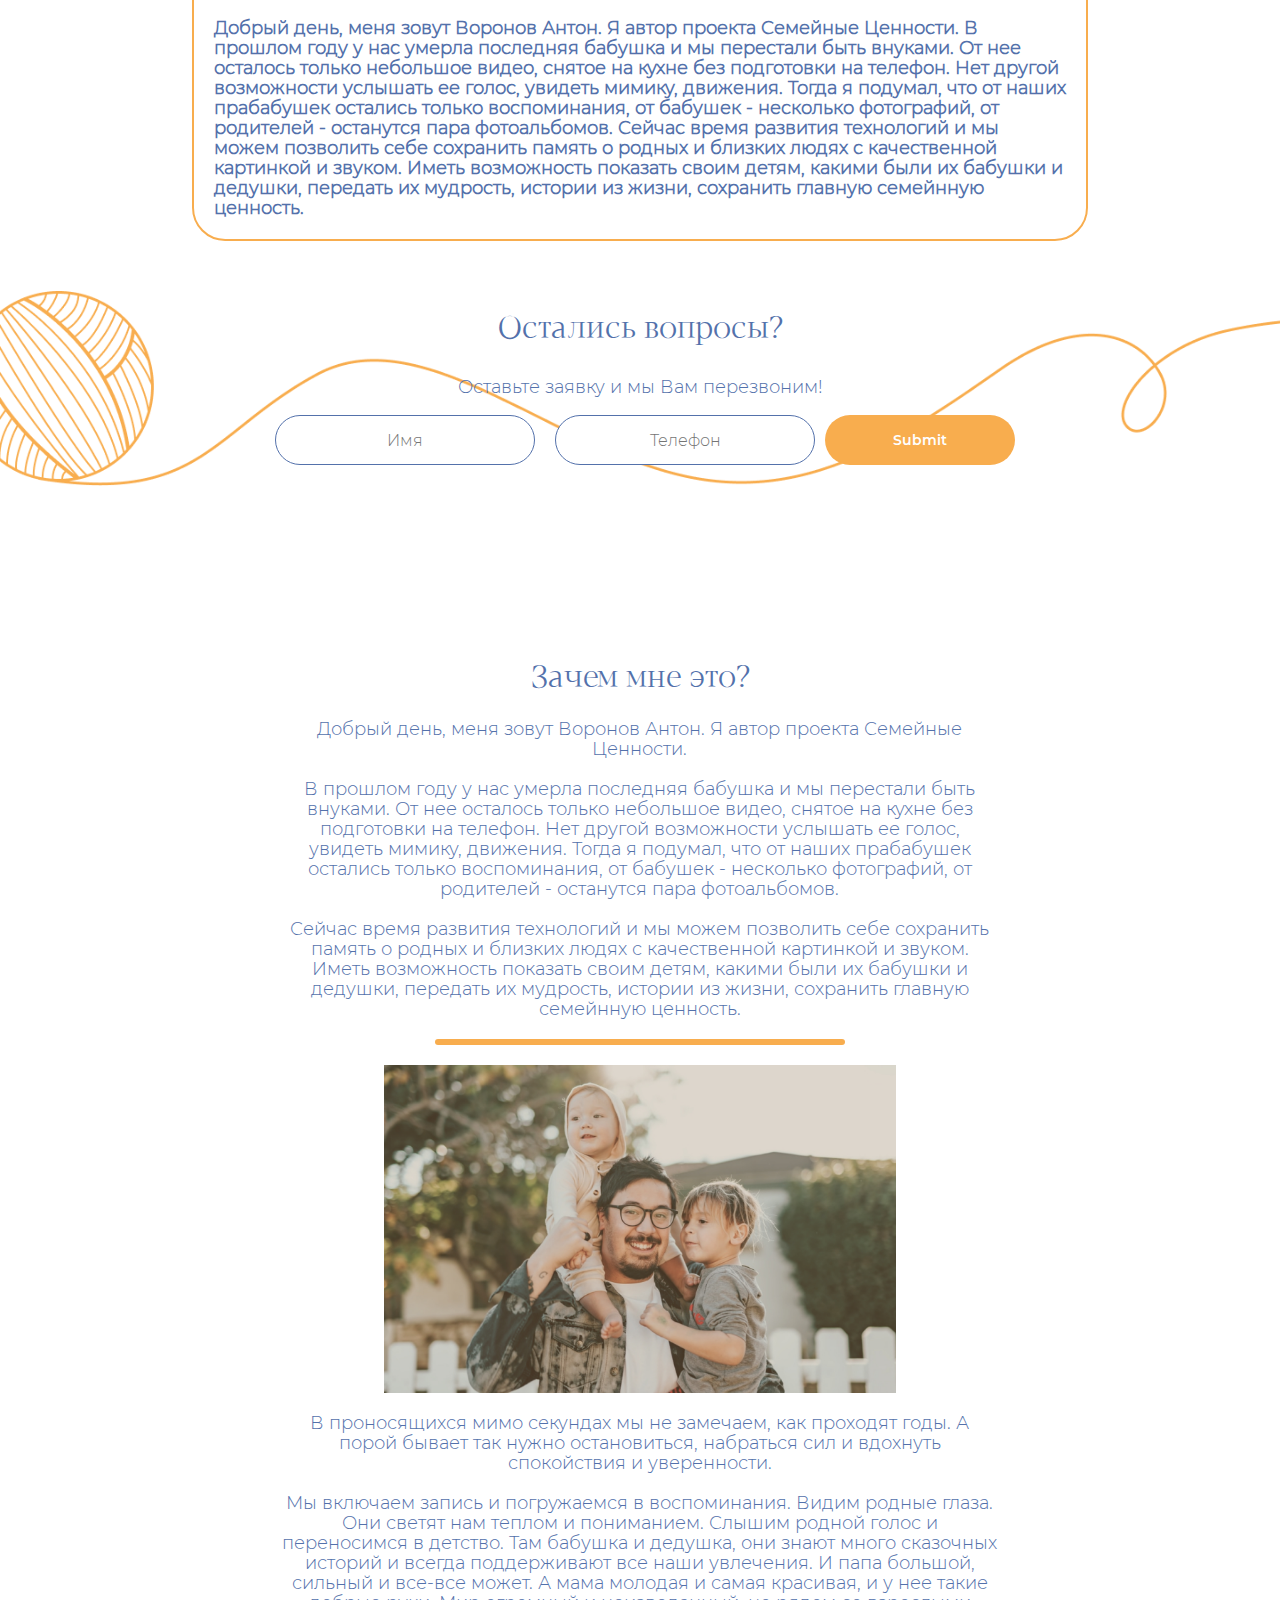
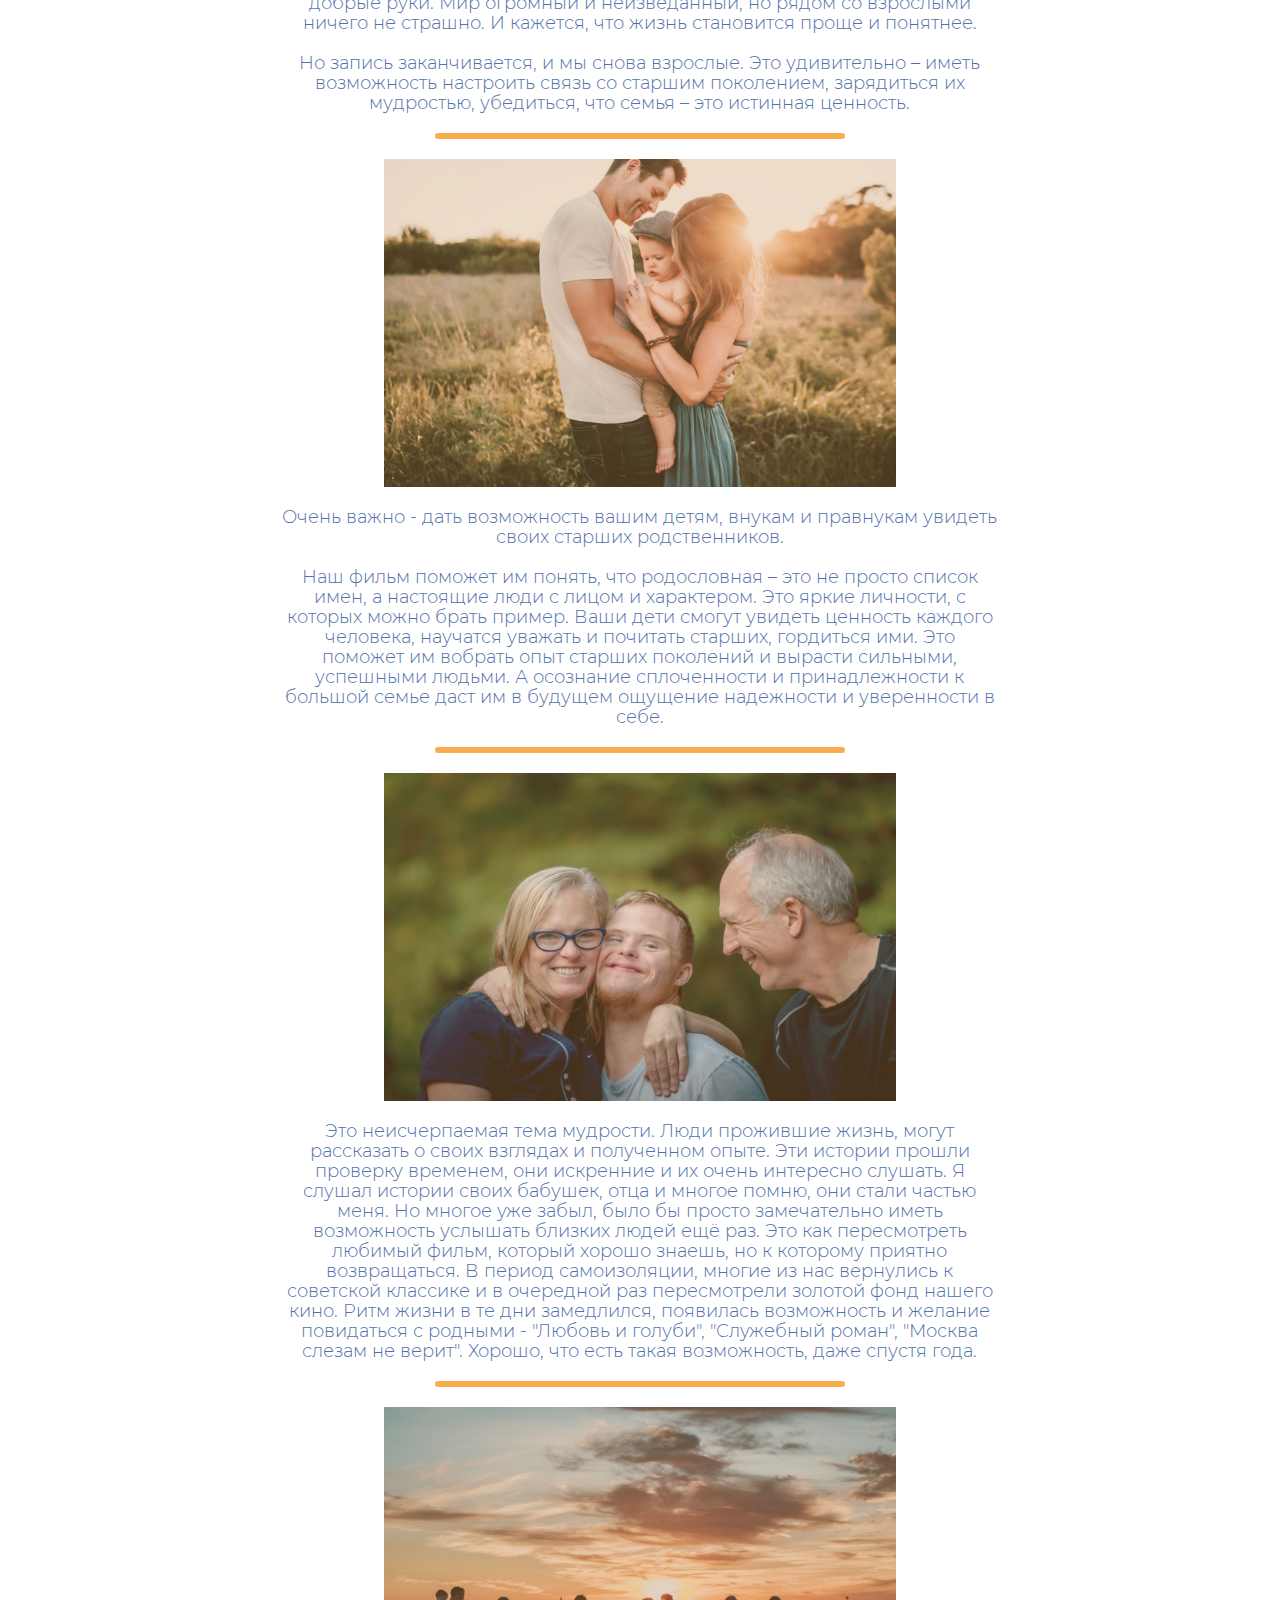
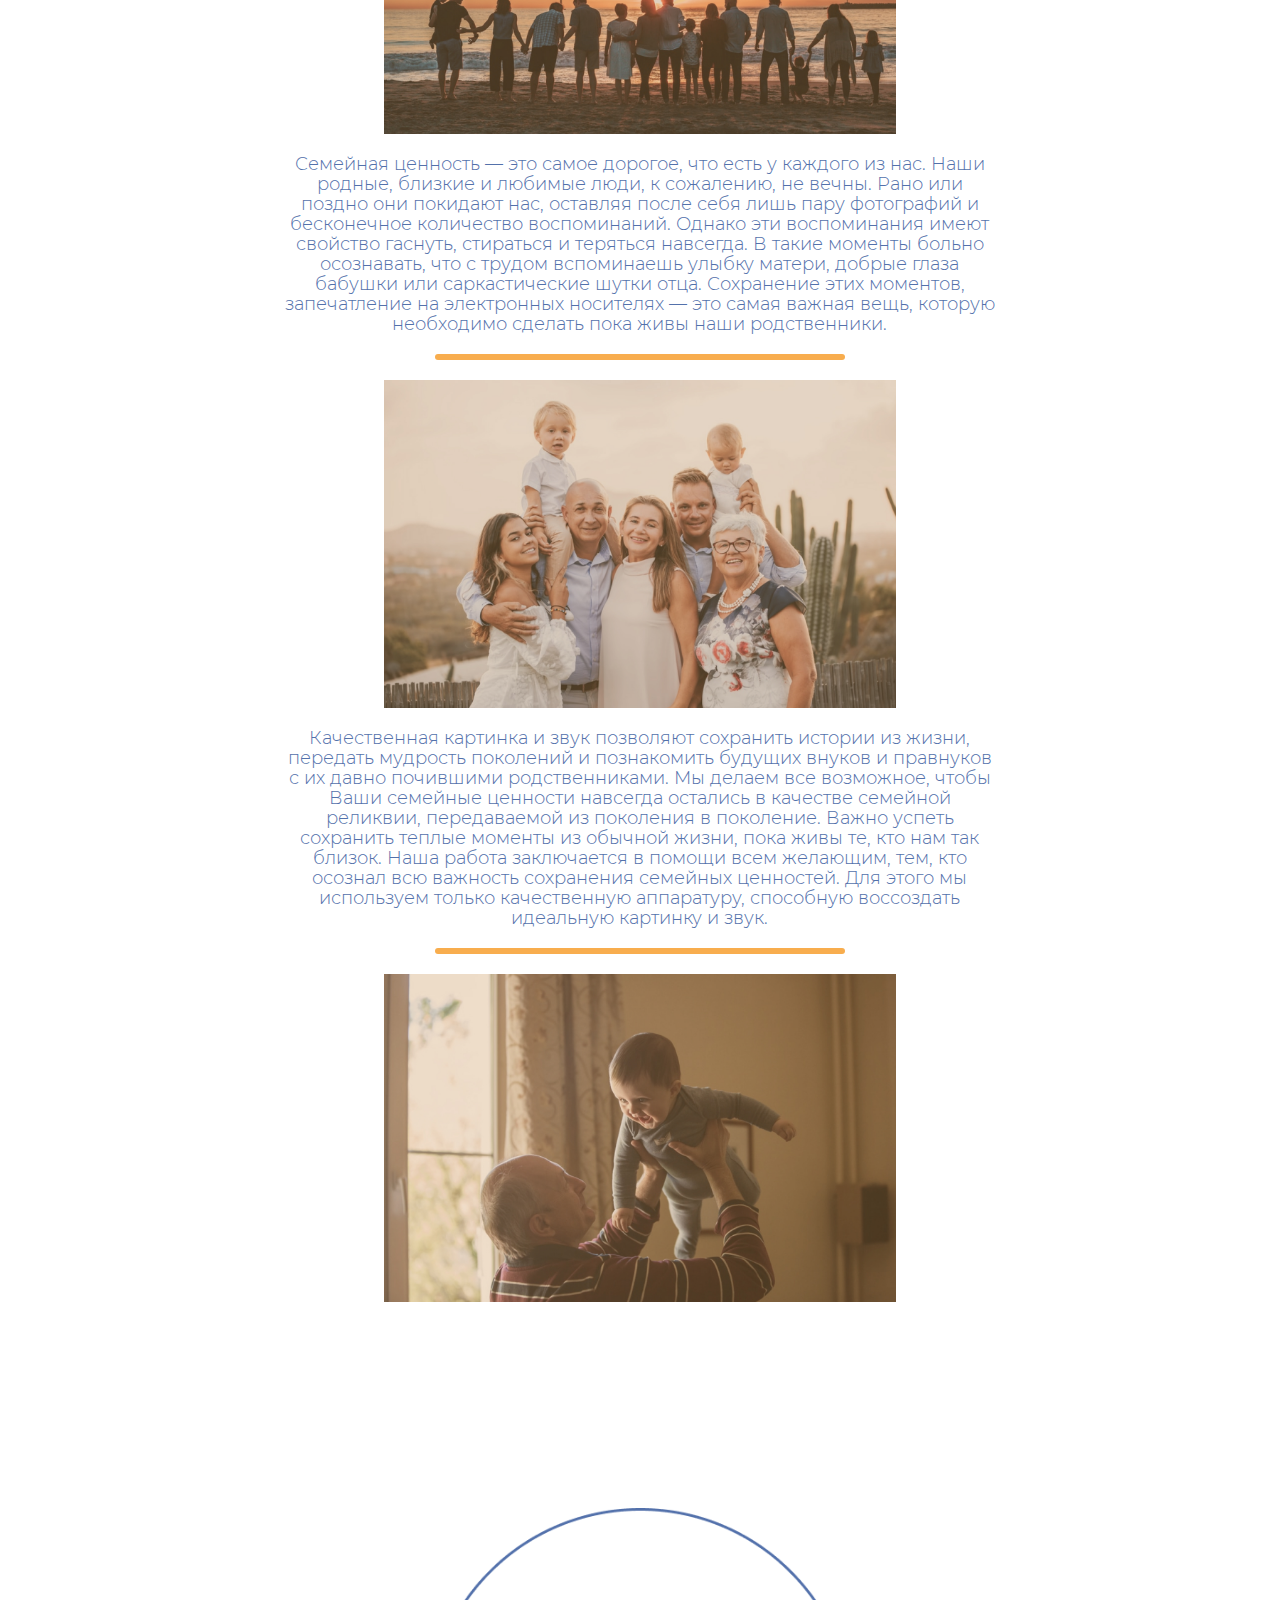
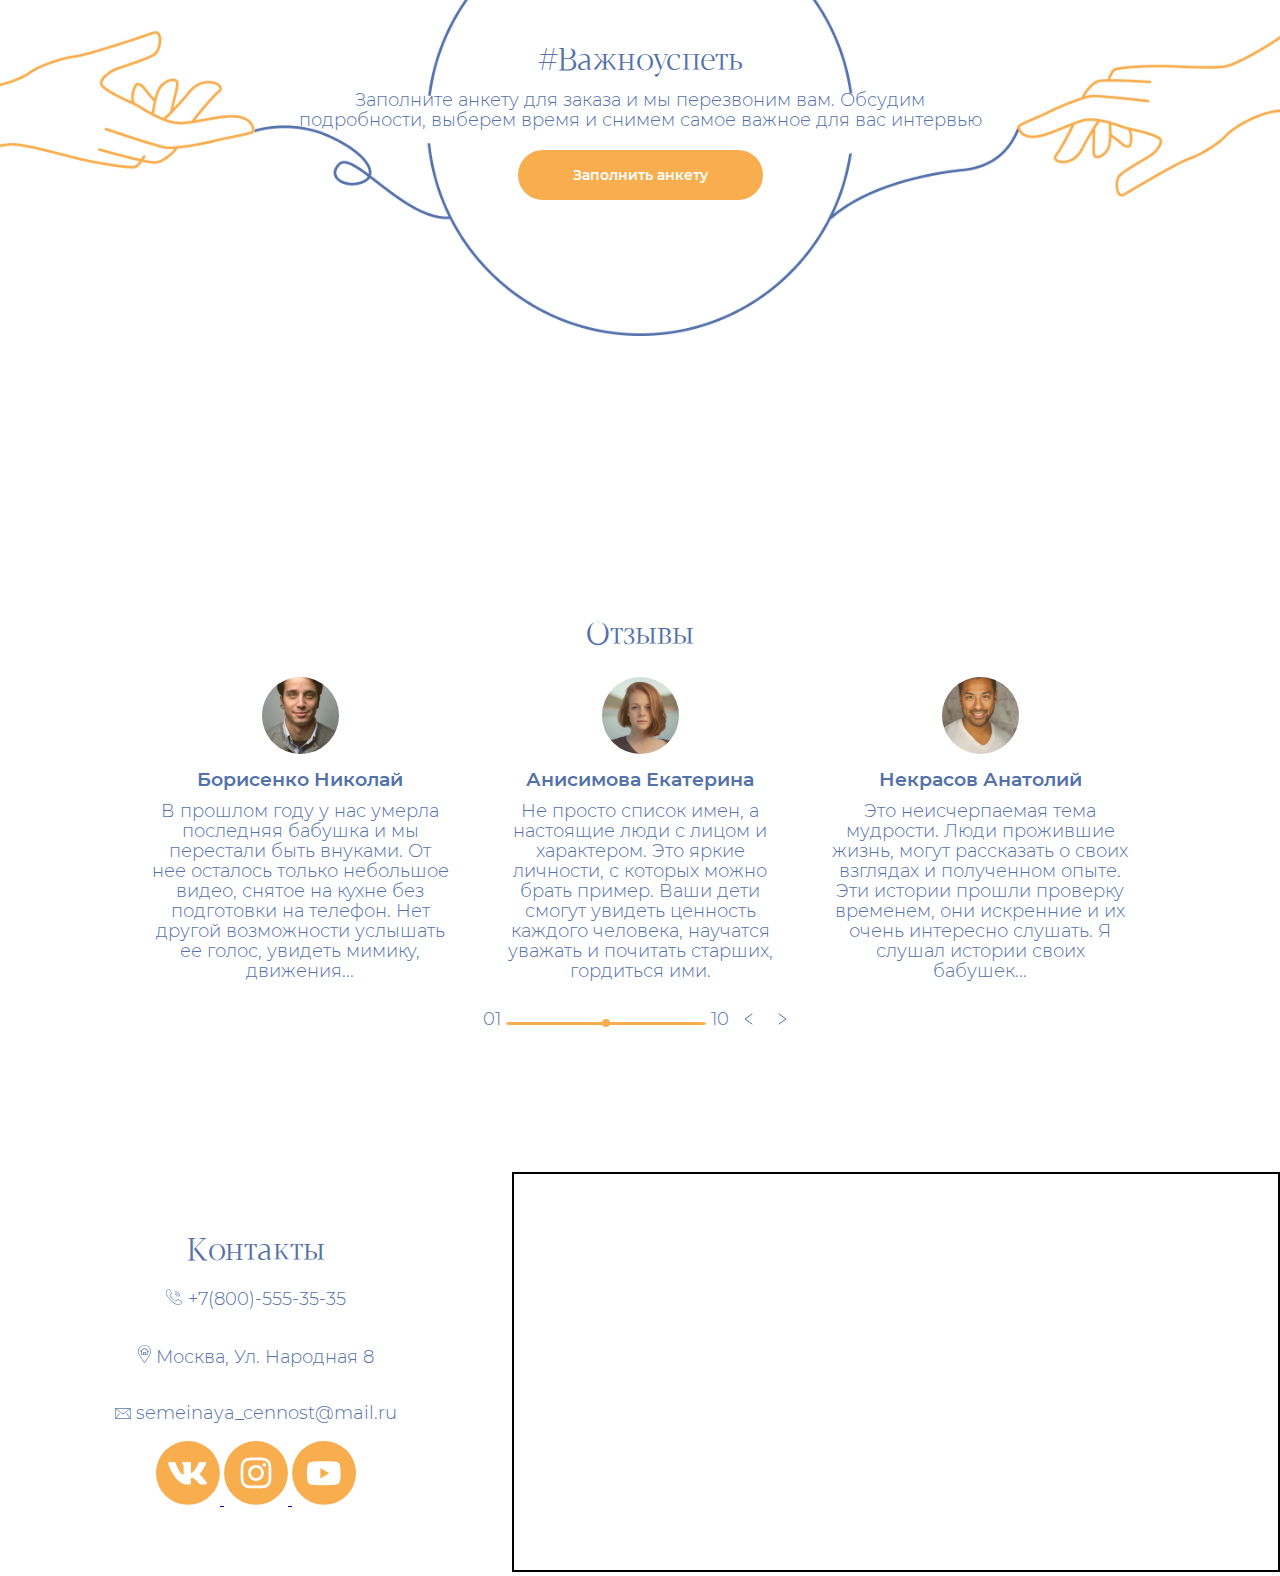
==== commit 96c52a26: "." ====
--- a/index.html
+++ b/index.html
@@ -124,6 +124,7 @@
                           Герой фильма почувствует свою нужность и значимость для родных. Получит возможность поделиться своими мыслями и жизненными историями, дать мудрые советы. Вы сможете сделать отличный подарок своим близким и признаться им в любви.
                           <br>
                           Это отличная возможность сохранить и передать память о близком человеке через года, новому поколению, сохранив приемственность и уважение к родовой истории</p>
+                          <input type="button" value="Заказать">
                       </div>
                     
                       <div class="third-video half">
--- a/static/third.css
+++ b/static/third.css
@@ -14,6 +14,12 @@
   justify-content: center;
 }
 
+.third-text {
+  display: flex;
+  flex-direction: column;
+  align-items: center;
+}
+
 .third-text > p {
   text-align: center;
   padding: 0px 20px;
@@ -26,6 +32,10 @@
 .third-text > h1 {
   margin-bottom: 20px;
   color: #fff;
+}
+
+.third-text input {
+  margin-top: 20px;
 }
 
 .third-content {
@@ -61,7 +71,7 @@
 }
 
 .third-video {
-  height: 380px;
+  height: 326px;
   width: 580px;
   margin: 20px 0px;
 }
@@ -86,6 +96,11 @@
 
   .third-text > p {
     line-height: 20px;
+  }
+
+  .third-text input {
+    display: none;
+    position: absolute;
   }
 }
 
@@ -121,4 +136,9 @@
   .third-bg {
     min-height: 800px;
   }
+
+  .third-text input {
+    display: none;
+    position: absolute;
+  }
 }
--- a/static/fifth.css
+++ b/static/fifth.css
@@ -1,5 +1,5 @@
 .fifth-container {
-  width: 840px;
+  width: 940px;
   height: fit-content;
   margin: auto;
   padding: 20px 0px;
@@ -13,7 +13,7 @@
 
 .fifth-big-video {
   /*background-color: green;*/
-  width: 700px;
+  width: 800px;
   height: 450px;
   margin: auto;
 }
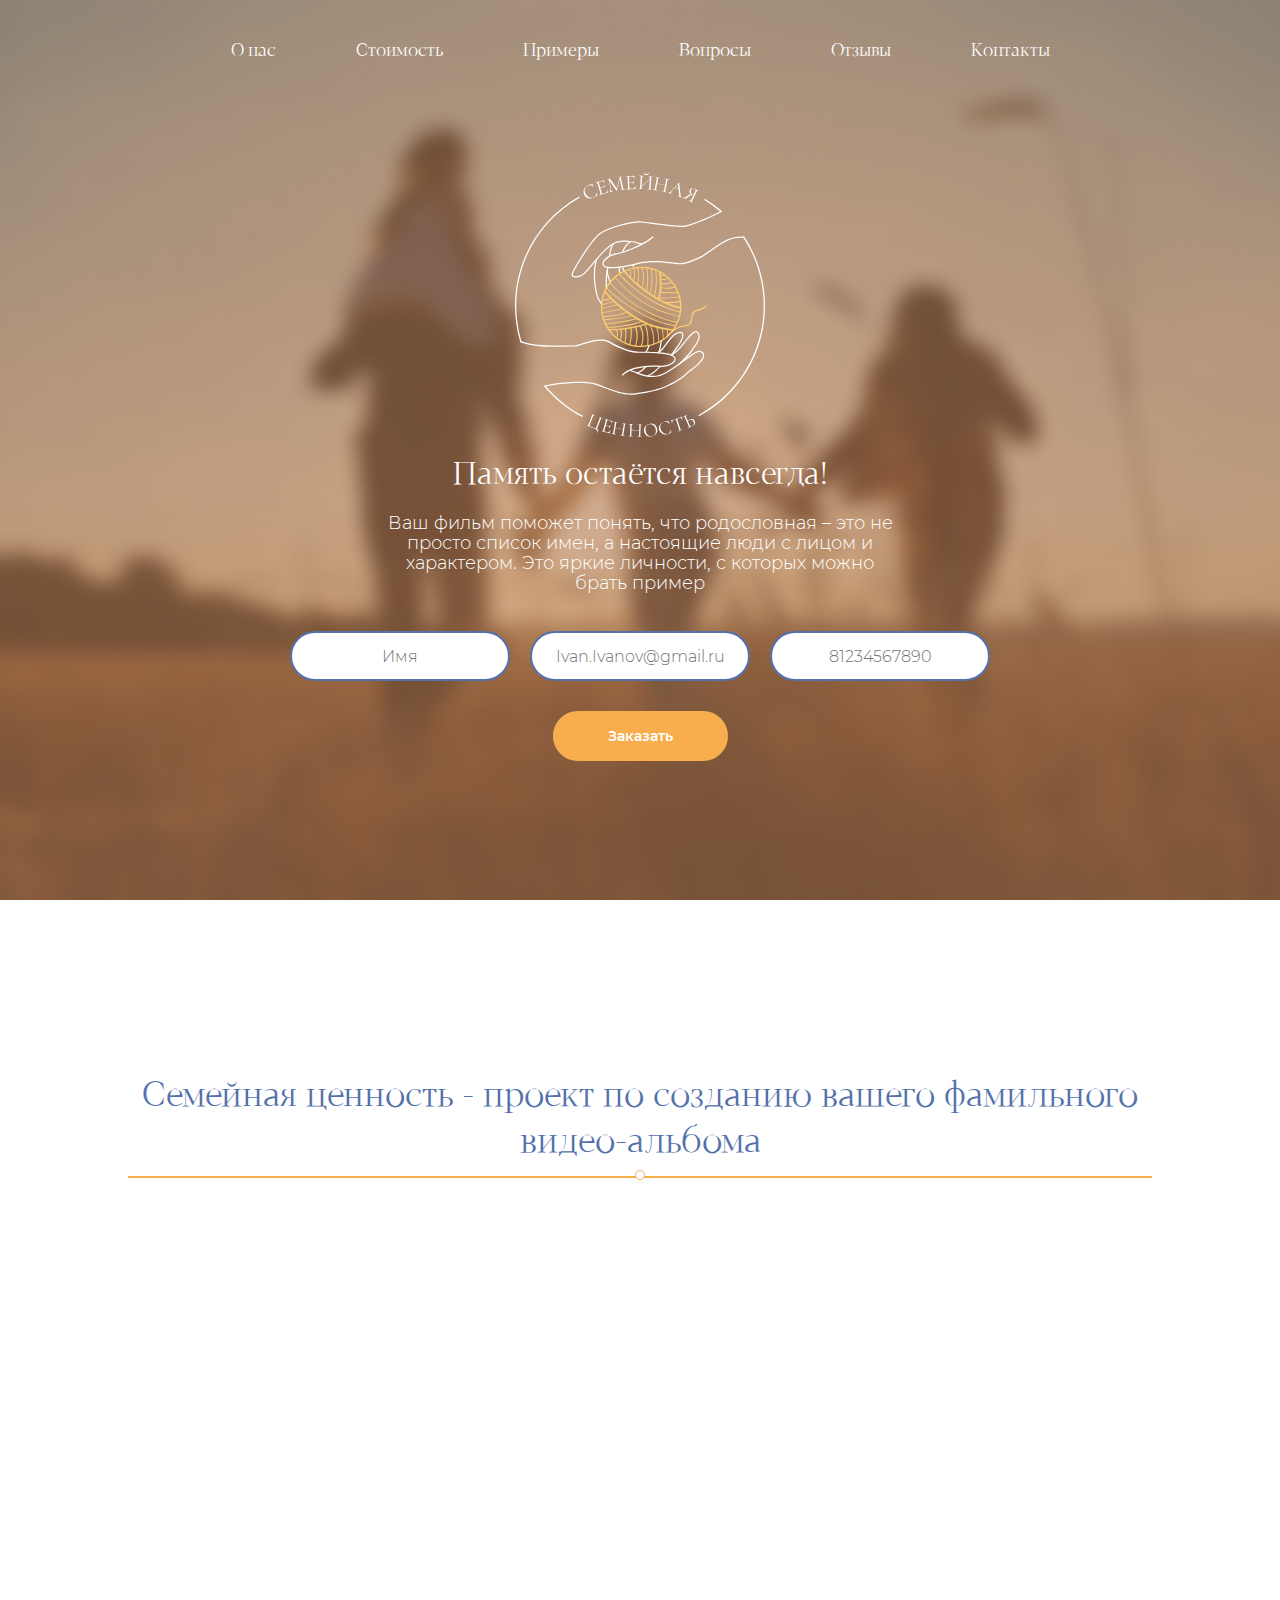
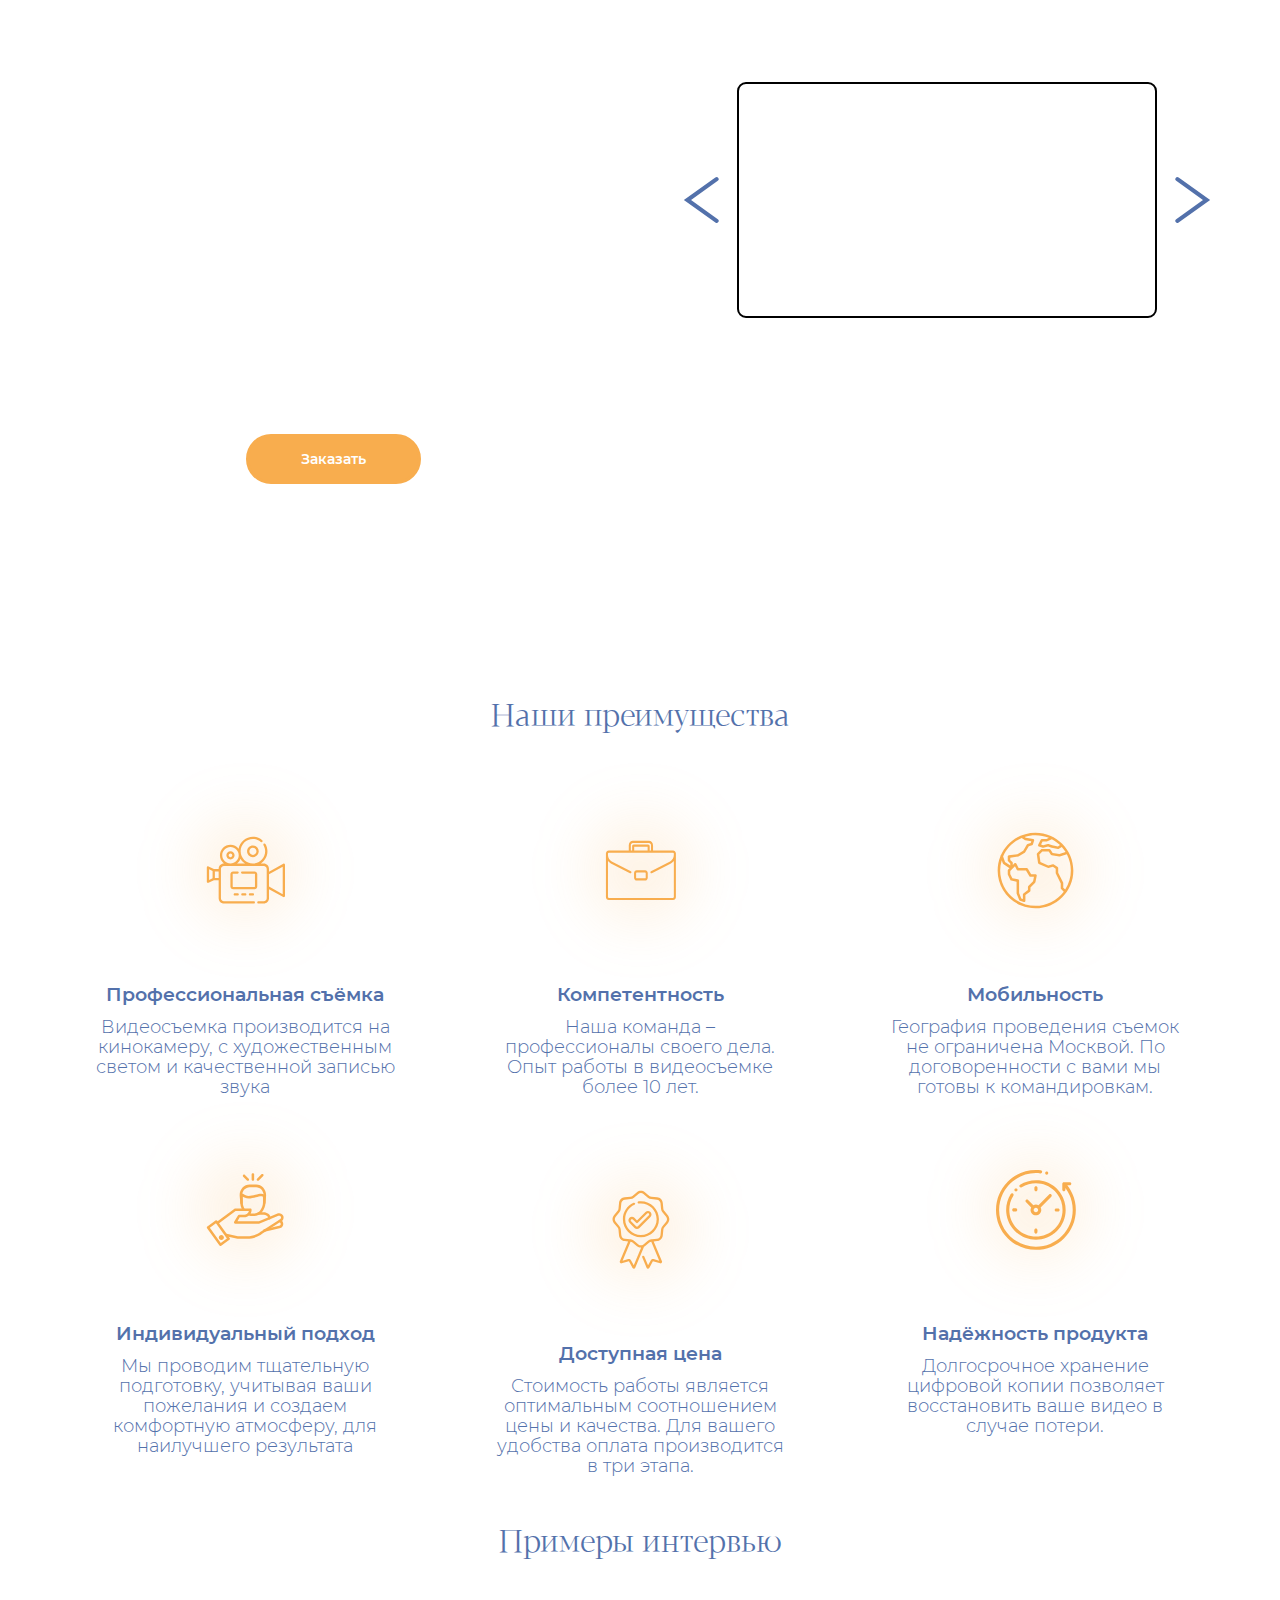
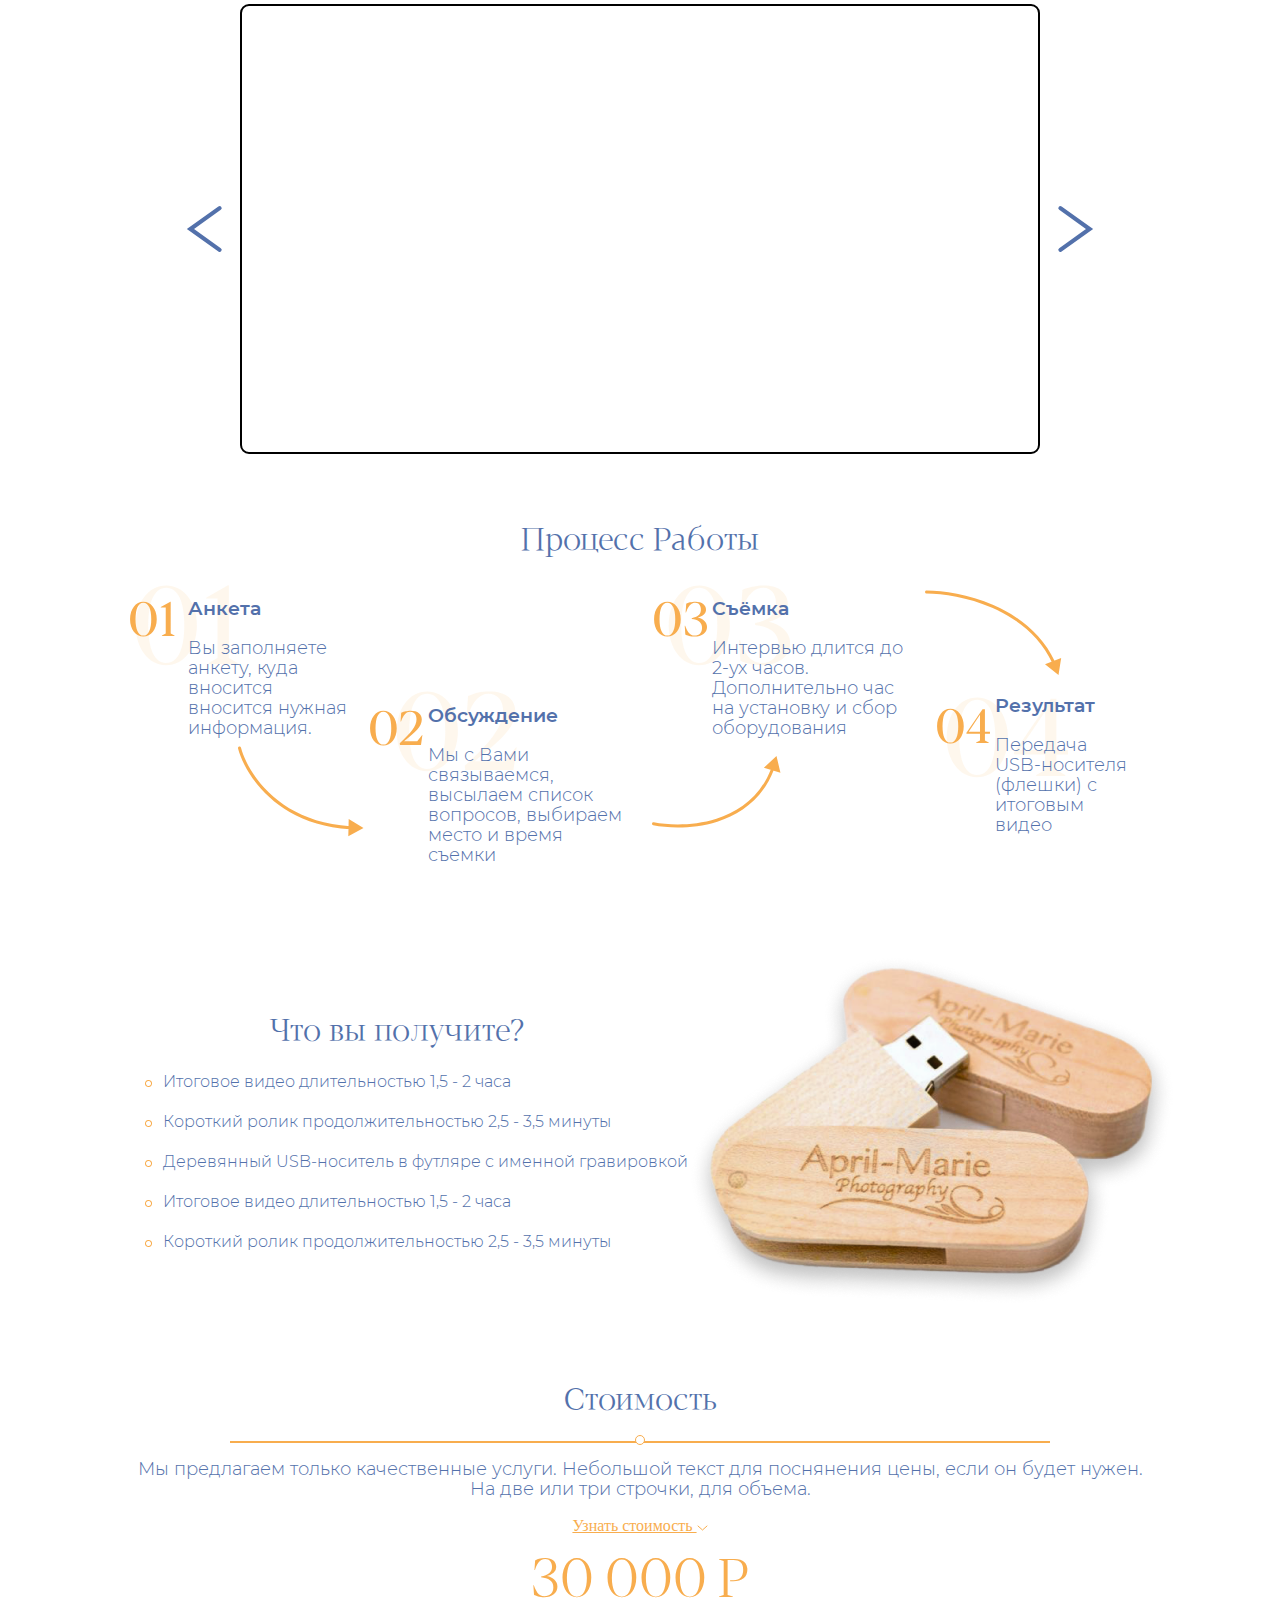
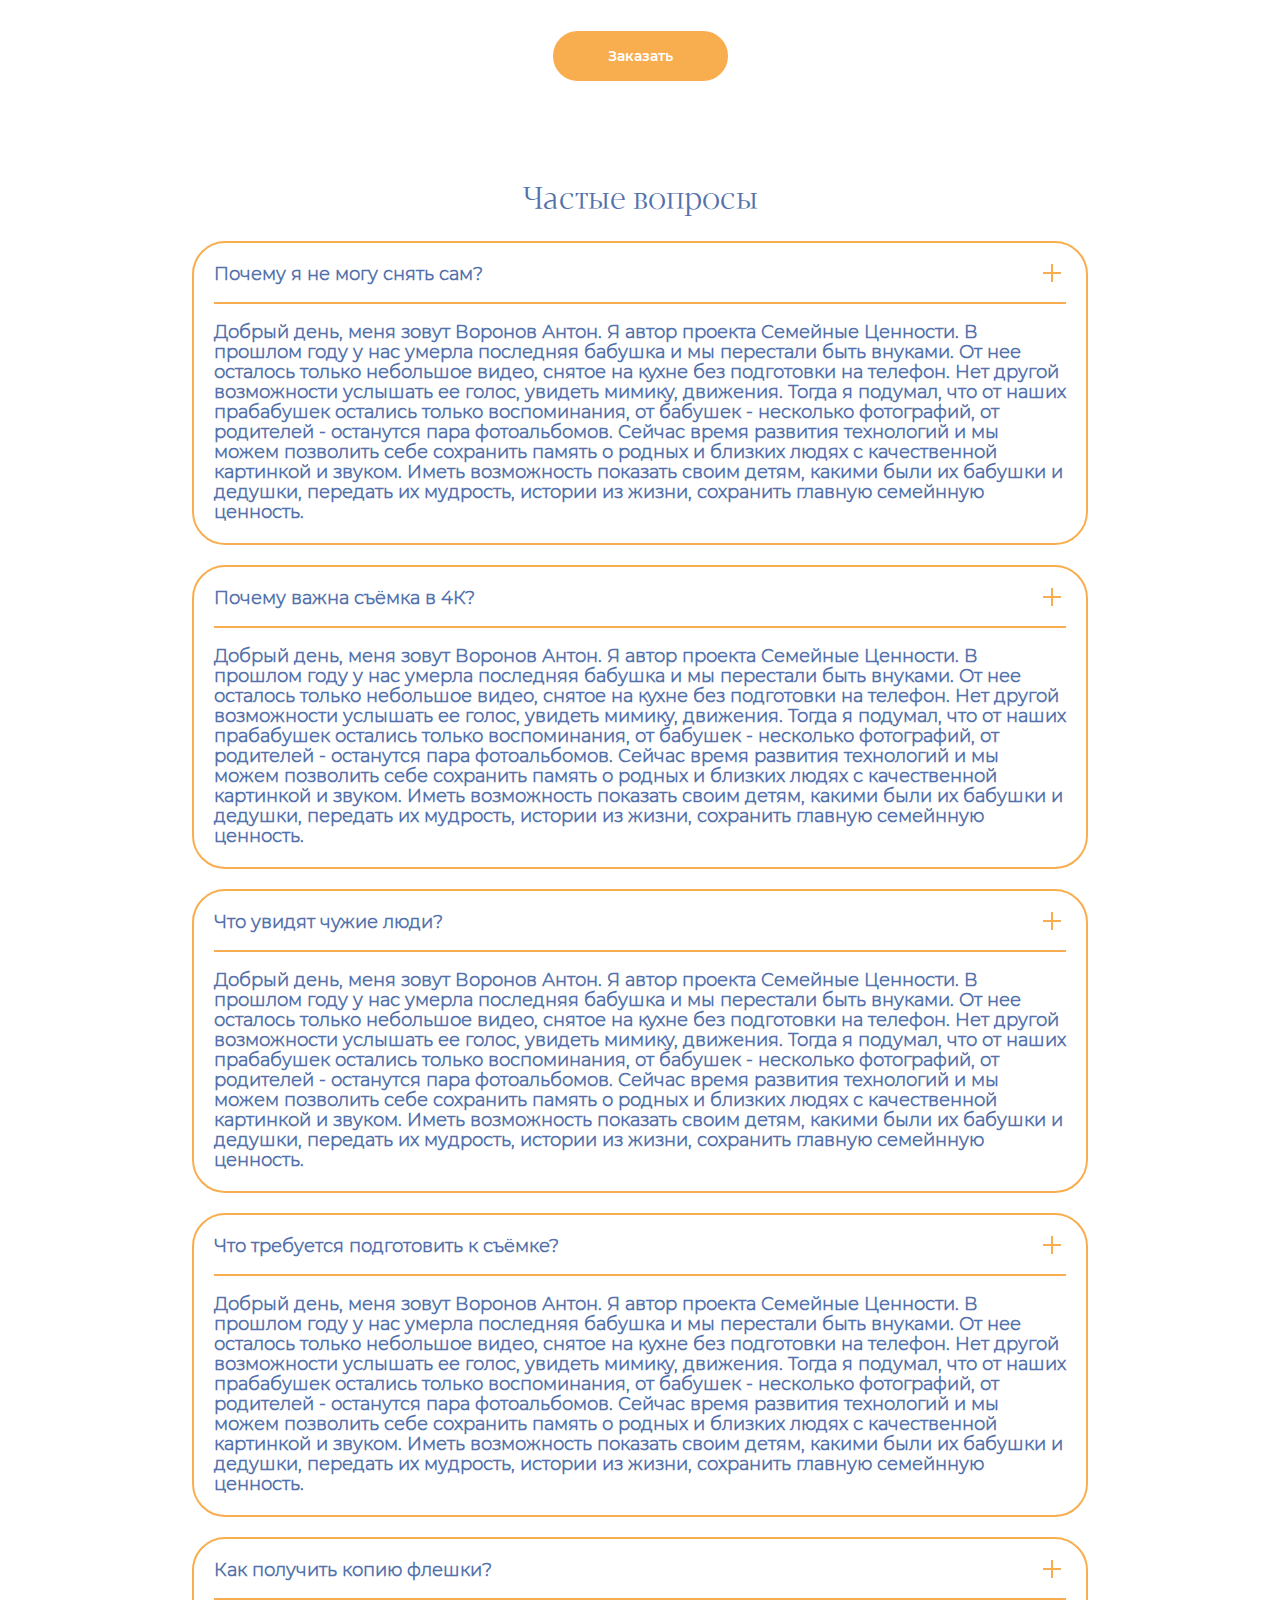
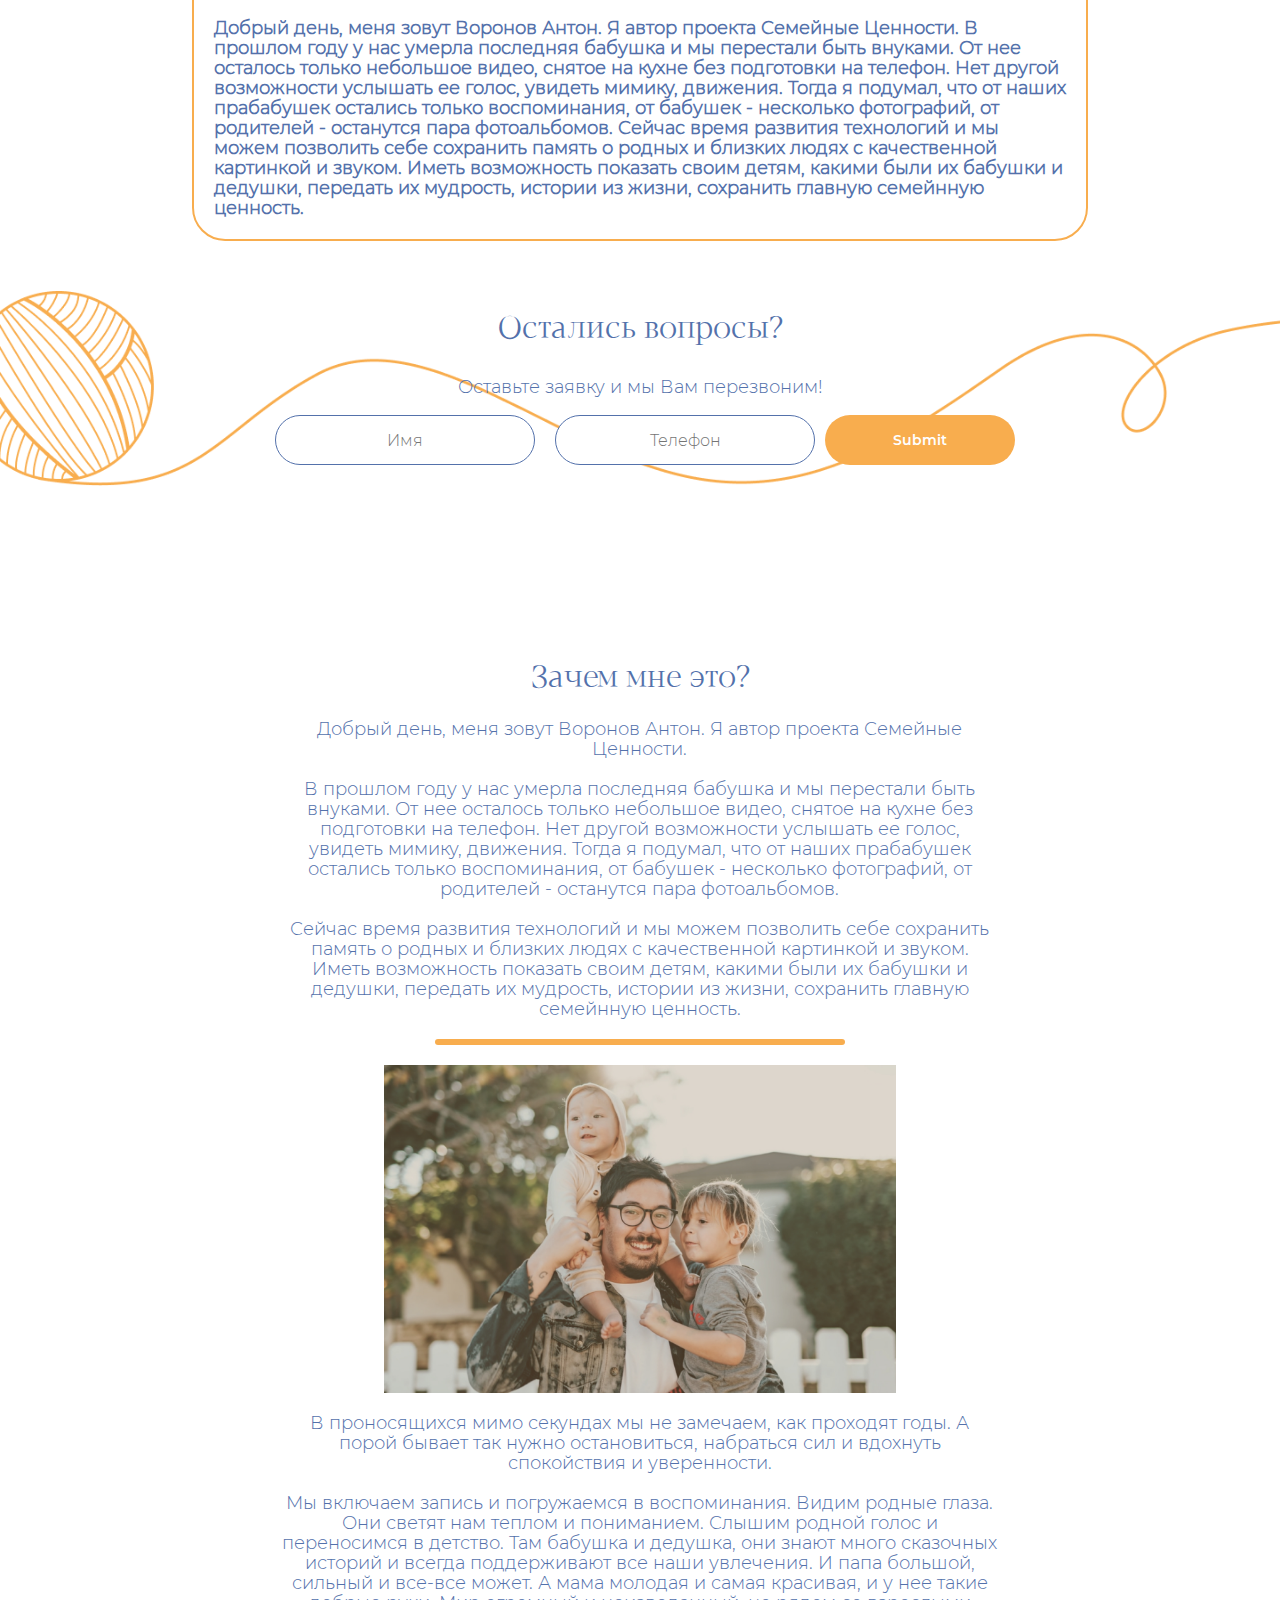
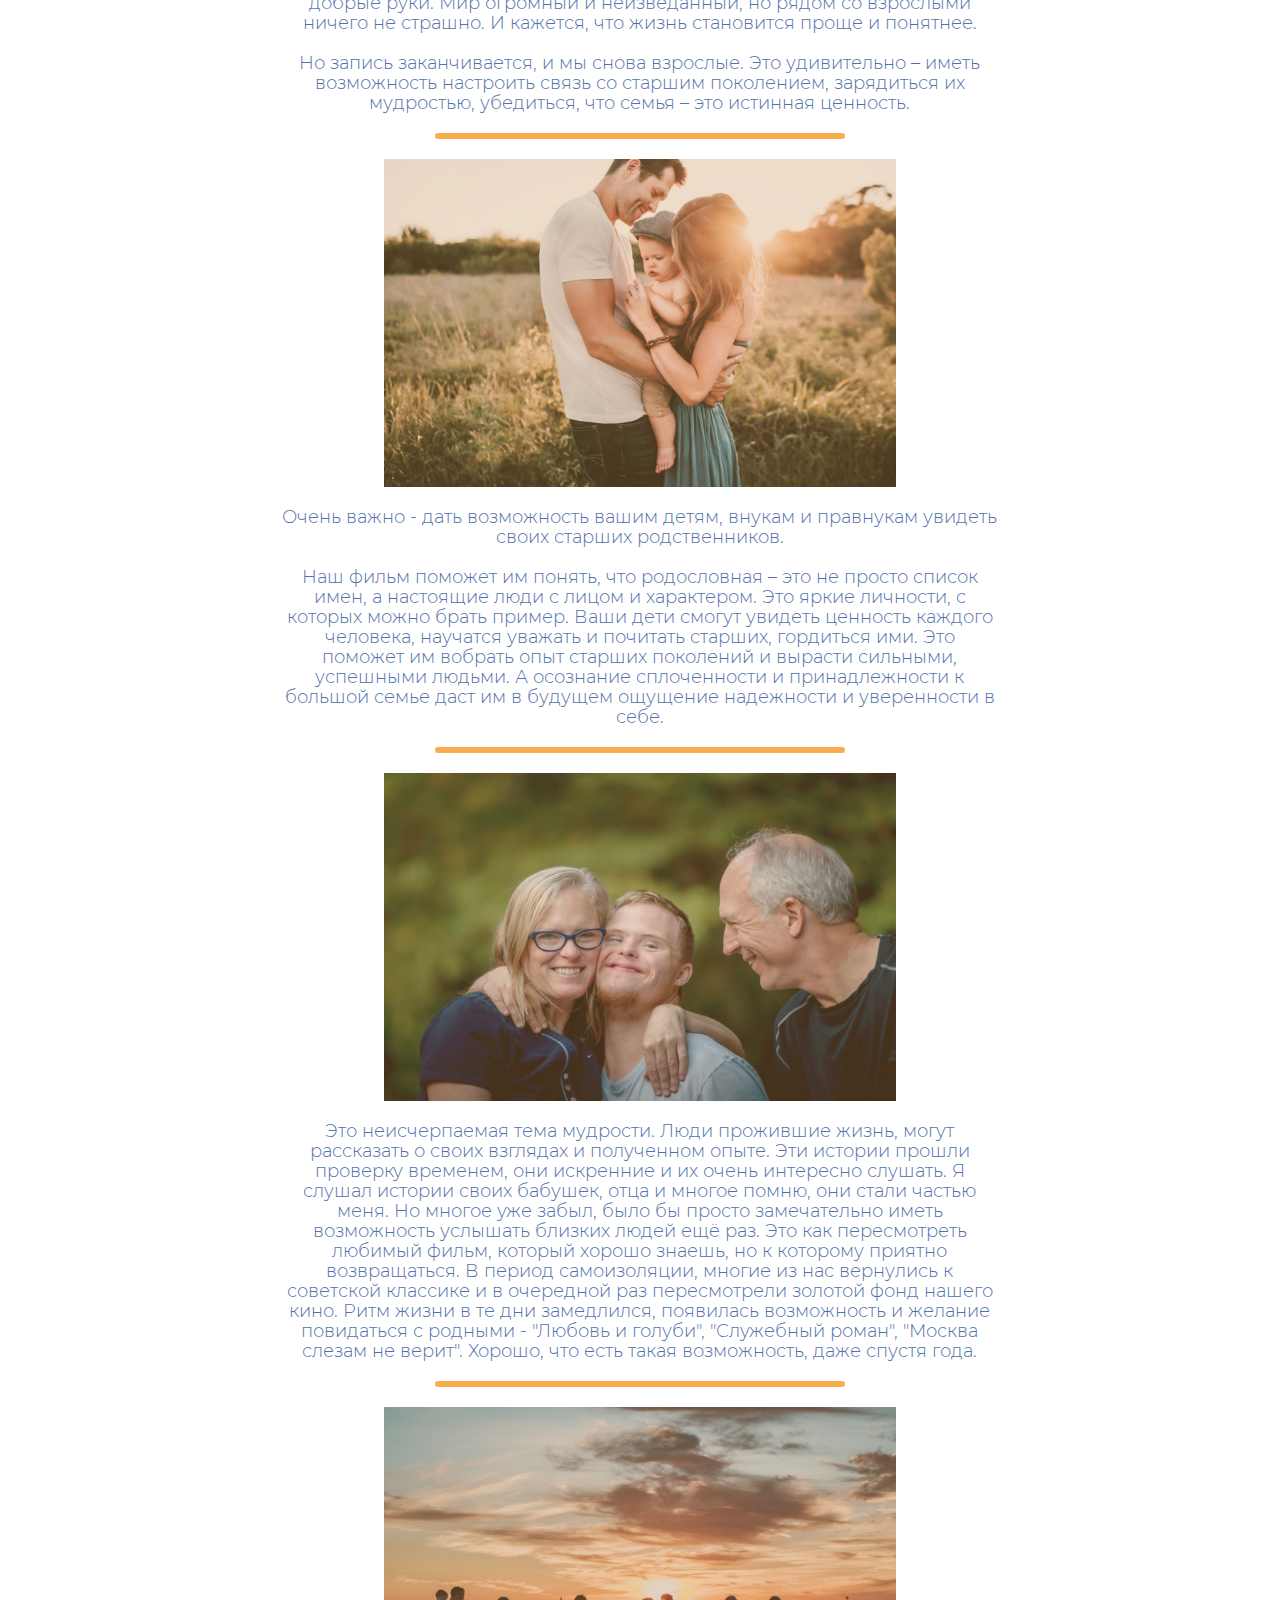
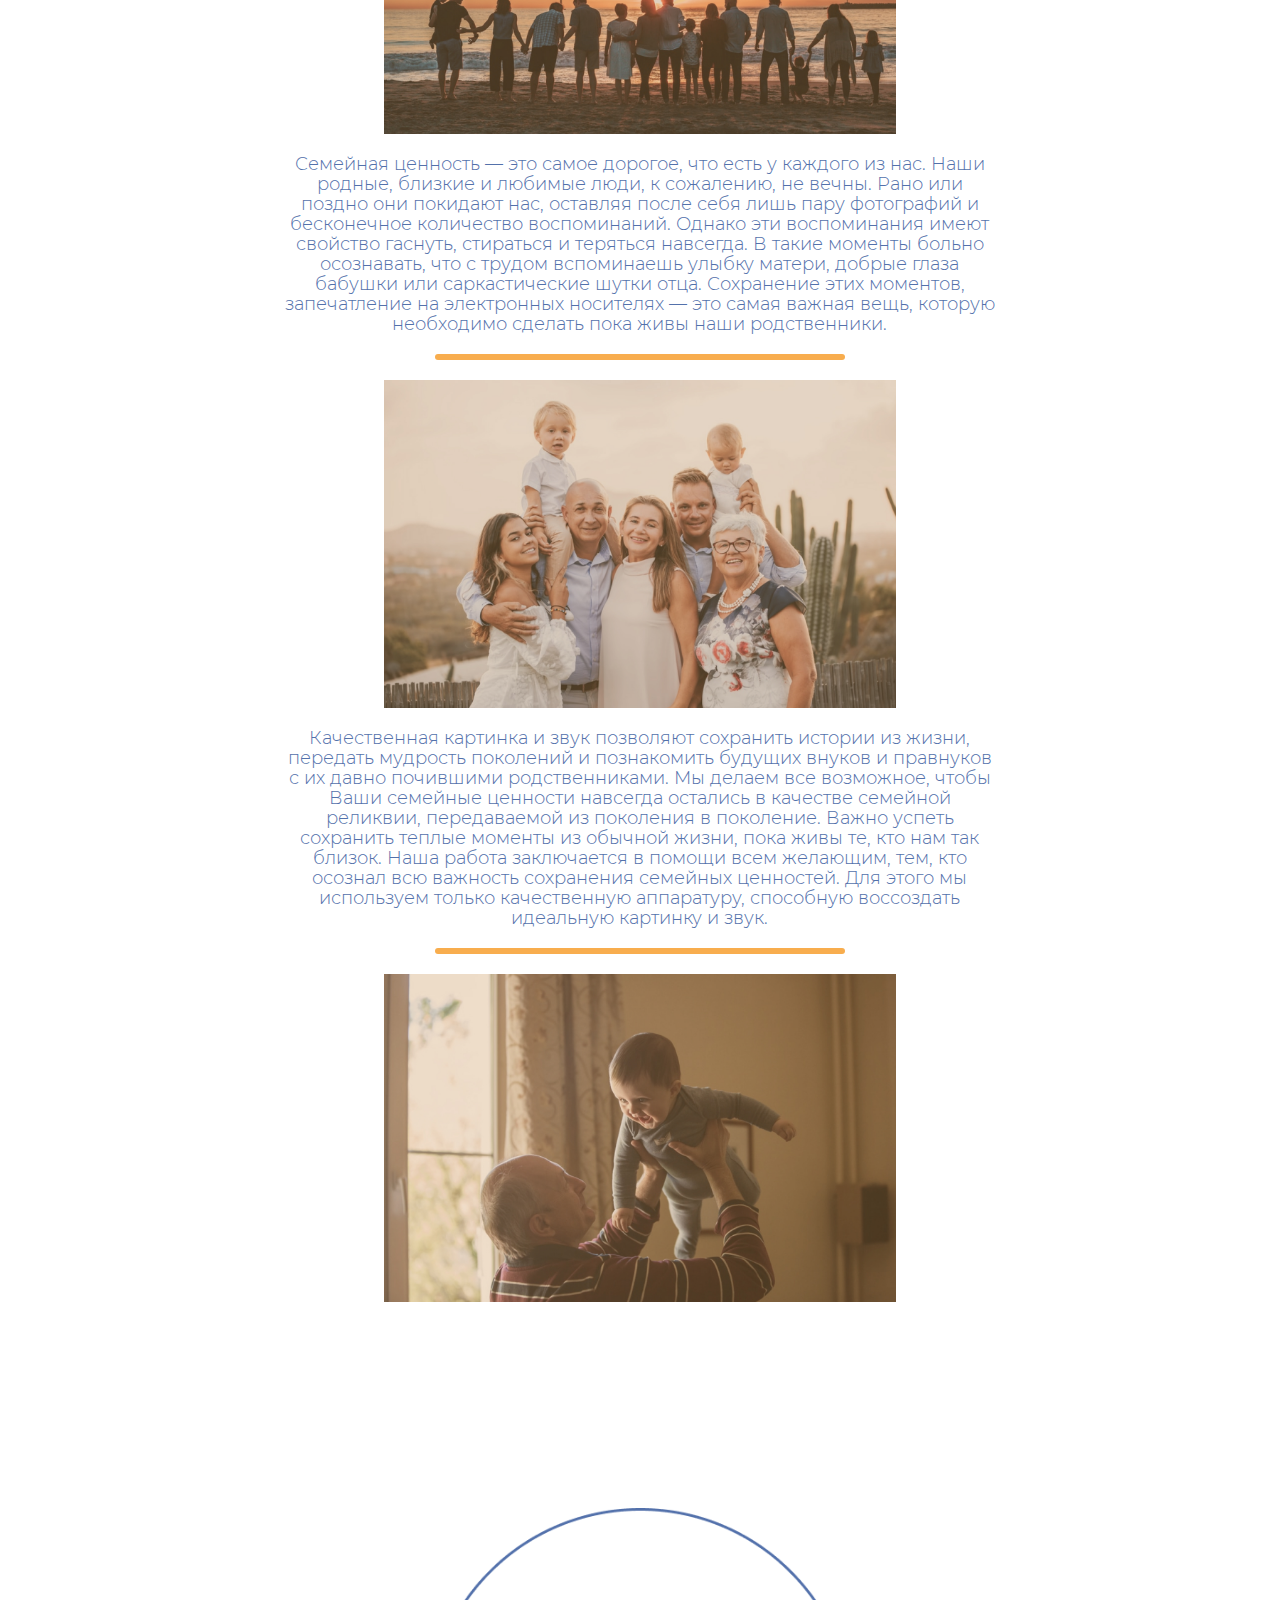
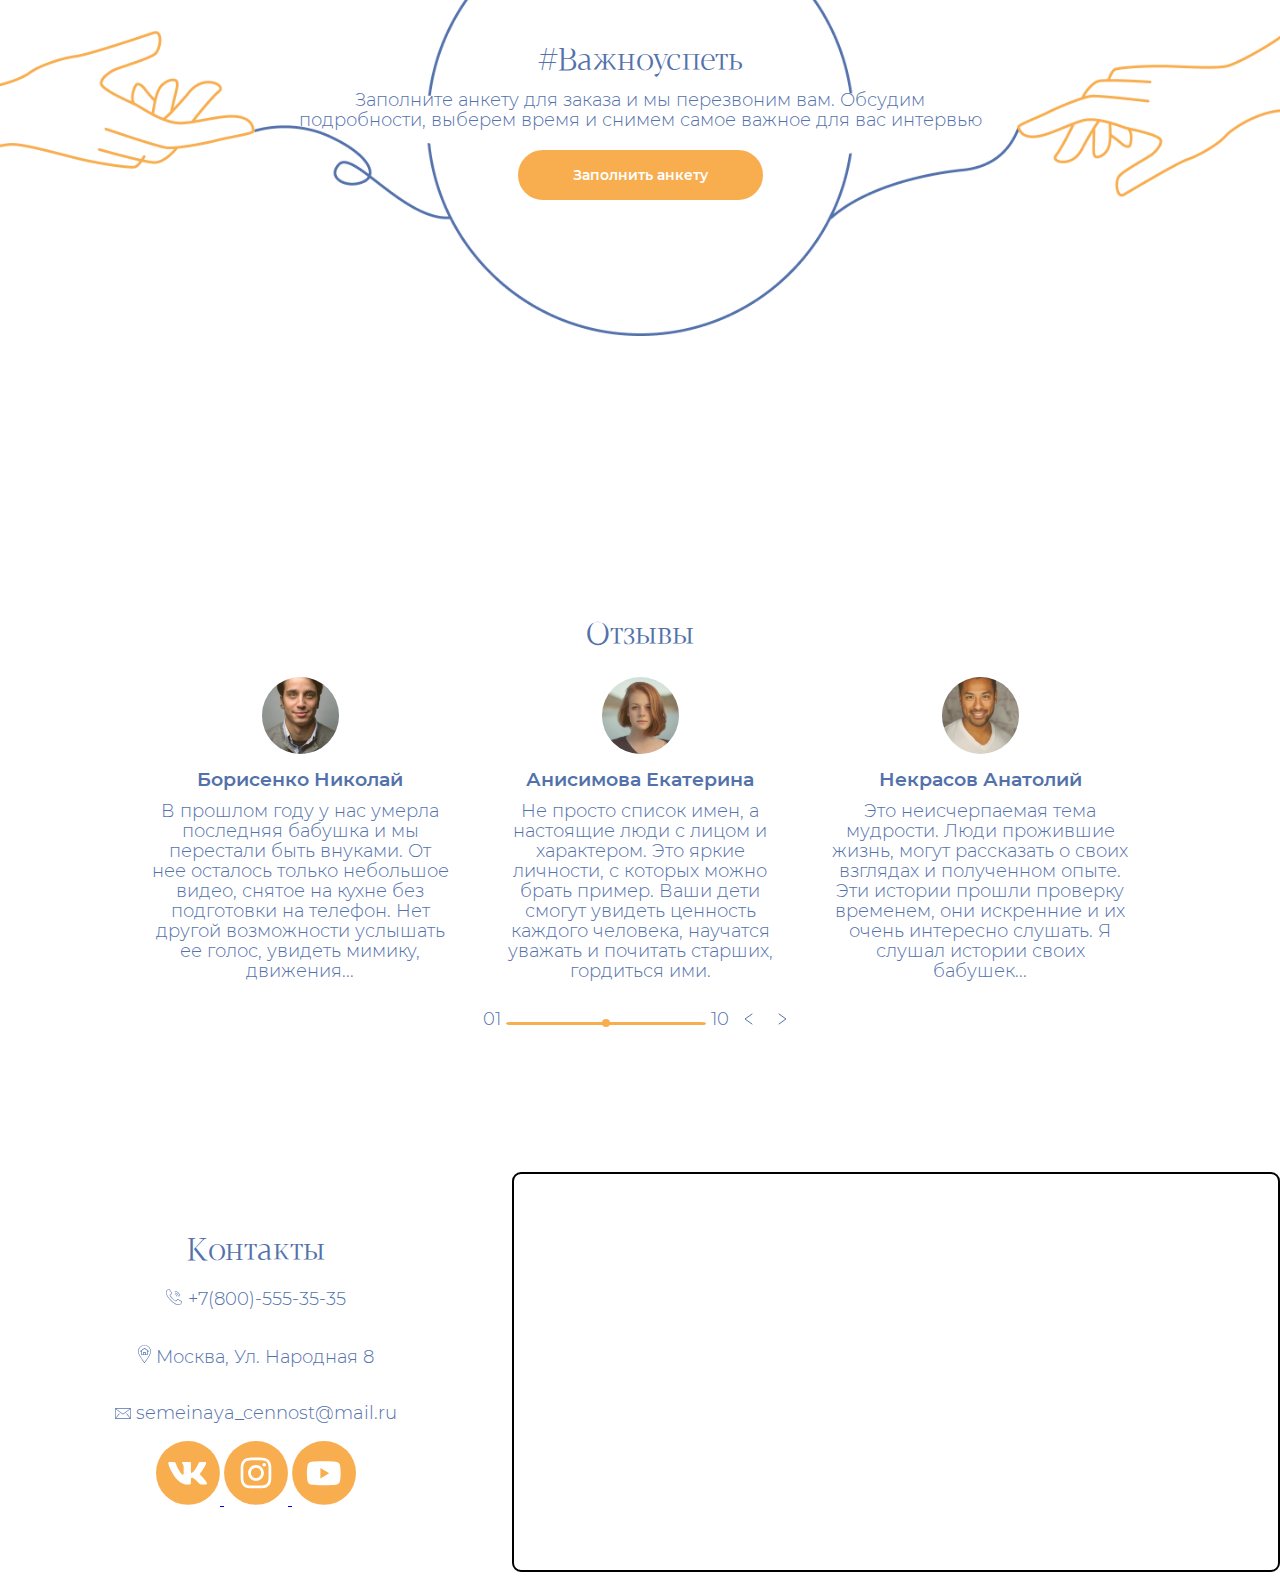
==== commit 2b9d3632: "added galery to the third block + format video = 16:9" ====
--- a/index.html
+++ b/index.html
@@ -128,7 +128,16 @@
                       </div>
                     
                       <div class="third-video half">
+                        <!-- <input type="image">
                         <iframe src="" frameborder="1"></iframe>
+                        <input type="image"> -->
+                        <div class="galery third-galery">
+                          <input type="image" src="static/resources/btnLeft.svg" alt="">
+                          <div class="third-galery-video">
+                            <iframe src="" frameborder="0"></iframe>
+                          </div>
+                          <input type="image" src="static/resources/btnRight.svg" alt="">
+                        </div>
                       </div>
                     </div>
                   
@@ -216,7 +225,7 @@
                 <div class="fifth-container">
                   <div class="fifth-content">
             
-                    <div class="fifth-galery">
+                    <div class="galery fifth-galery">
                       <input type="image" src="static/resources/btnLeft.svg" alt="">
                       <div class="fifth-big-video">
                         <iframe src="" frameborder="0"></iframe>
--- a/static/style.css
+++ b/static/style.css
@@ -276,3 +276,25 @@
     font-size: 27px;
   }
 }
+
+.galery {
+  margin: 0 auto;
+  display: flex;
+  flex-flow: row;
+  justify-content: space-between;
+  align-items: center;
+  height: 100%;
+}
+
+.galery > input[type="image"] {
+  margin: 0px 10px;
+  height: 50px;
+  width: 50px;
+}
+
+iframe {
+  height: 100%;
+  width: 100%;
+  border-radius: 9px;
+  border: 2px solid black;
+}
--- a/static/third.css
+++ b/static/third.css
@@ -43,7 +43,7 @@
   flex-flow: row wrap;
   margin: auto;
   justify-content: space-evenly;
-  align-items: flex-end;
+  align-items: center;
   align-content: center;
 }
 
@@ -57,11 +57,16 @@
   margin: 0px;
 }
 
+.third-galery-video {
+  width: 420px;
+  height: calc(420px * 9 / 16);
+}
+
 .third-btn {
   width: 50%;
   margin: 20px;
   padding-bottom: 30px;
-  display: flex;
+  display: none;
   justify-content: center;
 }
 
@@ -74,6 +79,8 @@
   height: 326px;
   width: 580px;
   margin: 20px 0px;
+  display: flex;
+  align-items: center;
 }
 
 @media screen and (max-width: 800px) {
@@ -82,7 +89,9 @@
   }
   .third-video {
     width: 90%;
-    height: 250px;
+    /* height: 250px; */
+    height: min-content;
+    margin: 20px 0px;
   }
 
   .third-text {
@@ -92,6 +101,7 @@
 
   .third-btn {
     margin: auto;
+    display: flex;
   }
 
   .third-text > p {
@@ -101,6 +111,15 @@
   .third-text input {
     display: none;
     position: absolute;
+  }
+
+  .third-galery {
+    width: 100%;
+  }
+
+  .third-galery-video {
+    width: 100%;
+    height: calc(var(--content-width) * 9 / 16);
   }
 }
 
@@ -119,6 +138,7 @@
 
   .third-btn {
     margin: auto;
+    display: flex;
   }
 
   .third-container {
@@ -141,4 +161,9 @@
     display: none;
     position: absolute;
   }
+
+  .third-galery input[type="image"] {
+    height: 20px;
+    width: 20px;
+  }
 }
--- a/static/fifth.css
+++ b/static/fifth.css
@@ -52,20 +52,16 @@
   /* width: 80%; */
   /* position: absolute; */
   /* margin-left: 30px; */
-  margin: auto;
+
+  /* margin: auto;
   display: flex;
   flex-flow: row;
   justify-content: space-between;
-  align-items: center;
+  align-items: center; */
+
   /* height: 100%;
   top: 0px;
   left: 0px; */
-}
-
-.fifth-galery > input[type="image"] {
-  margin: 0px 10px;
-  height: 50px;
-  width: 50px;
 }
 
 /* .fifth-scroll > span {
@@ -101,13 +97,13 @@
 }
 */
 
-.fifth-small-video > iframe,
+/* .fifth-small-video > iframe,
 .fifth-big-video > iframe {
   width: 100%;
   height: 100%;
   border-radius: 9px;
   border: 2px solid black;
-}
+} */
 
 @media screen and (max-width: 850px) {
   .fifth-small-videos {
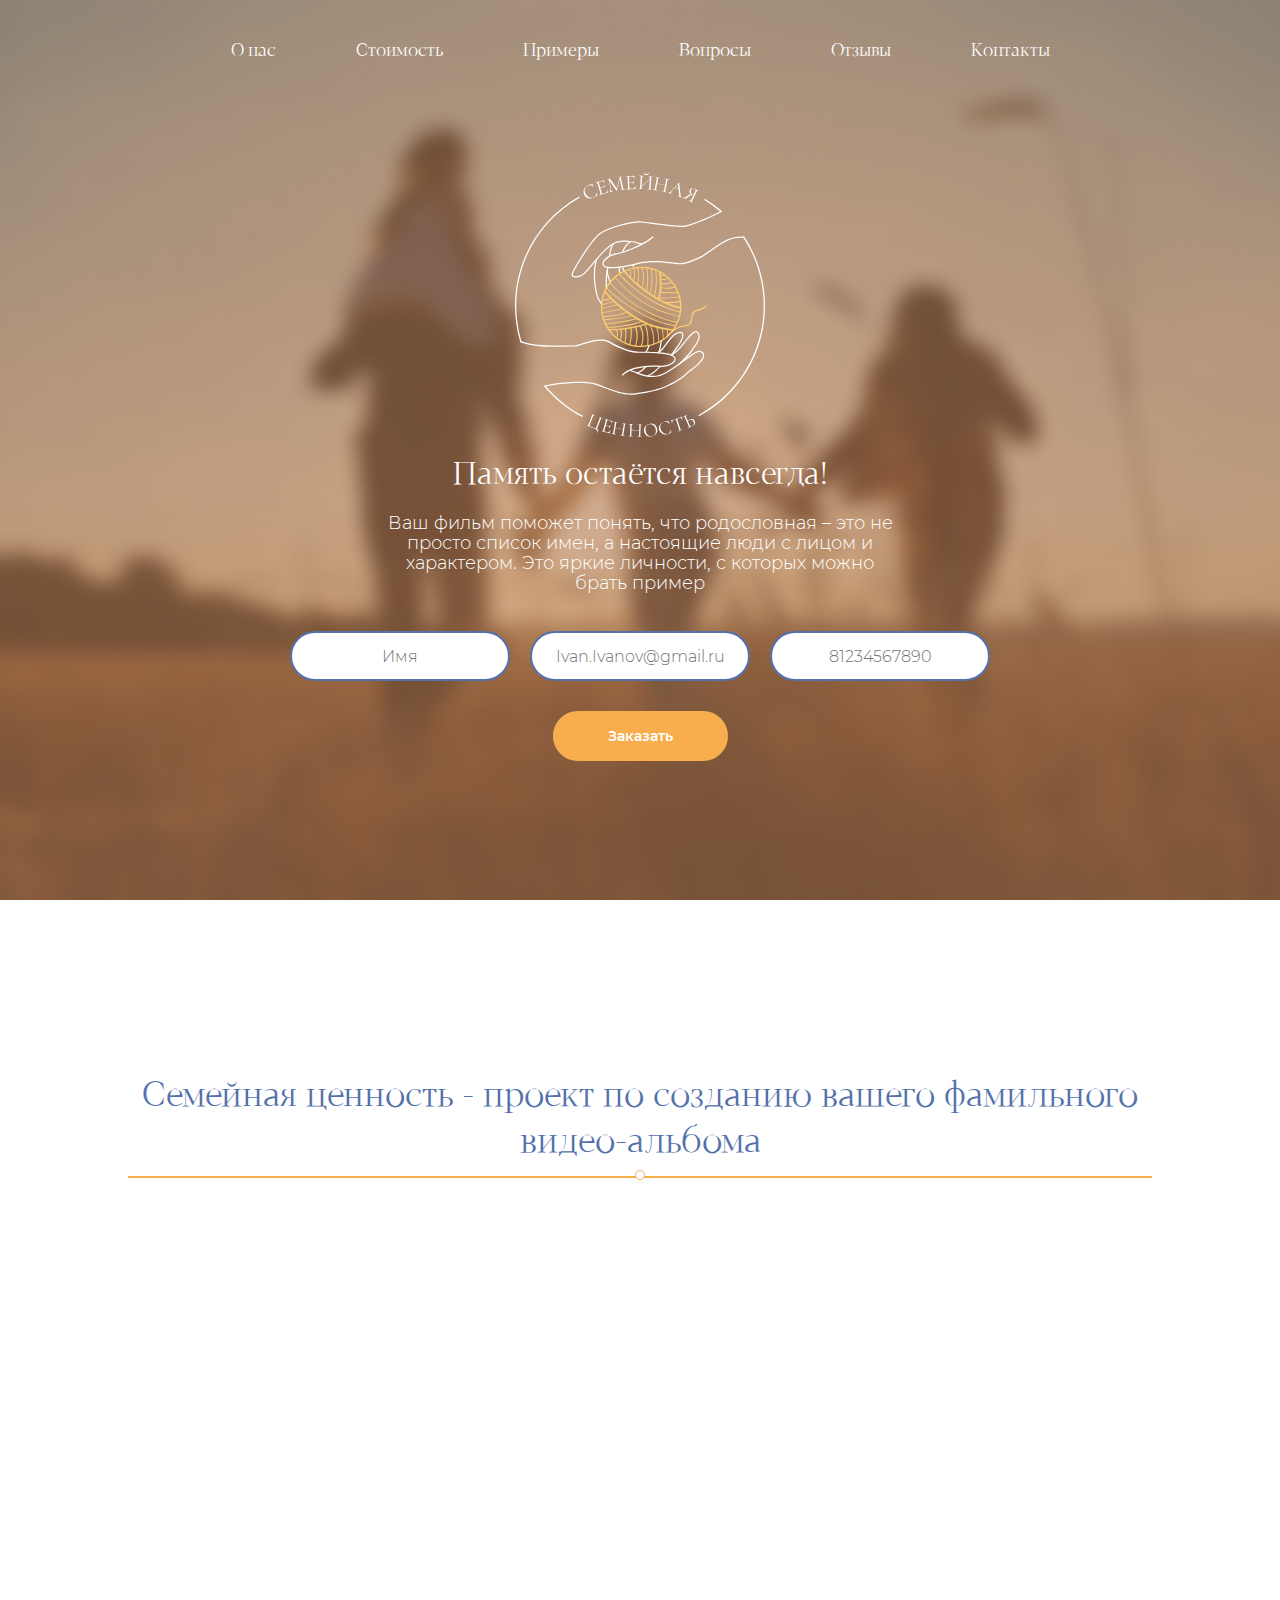
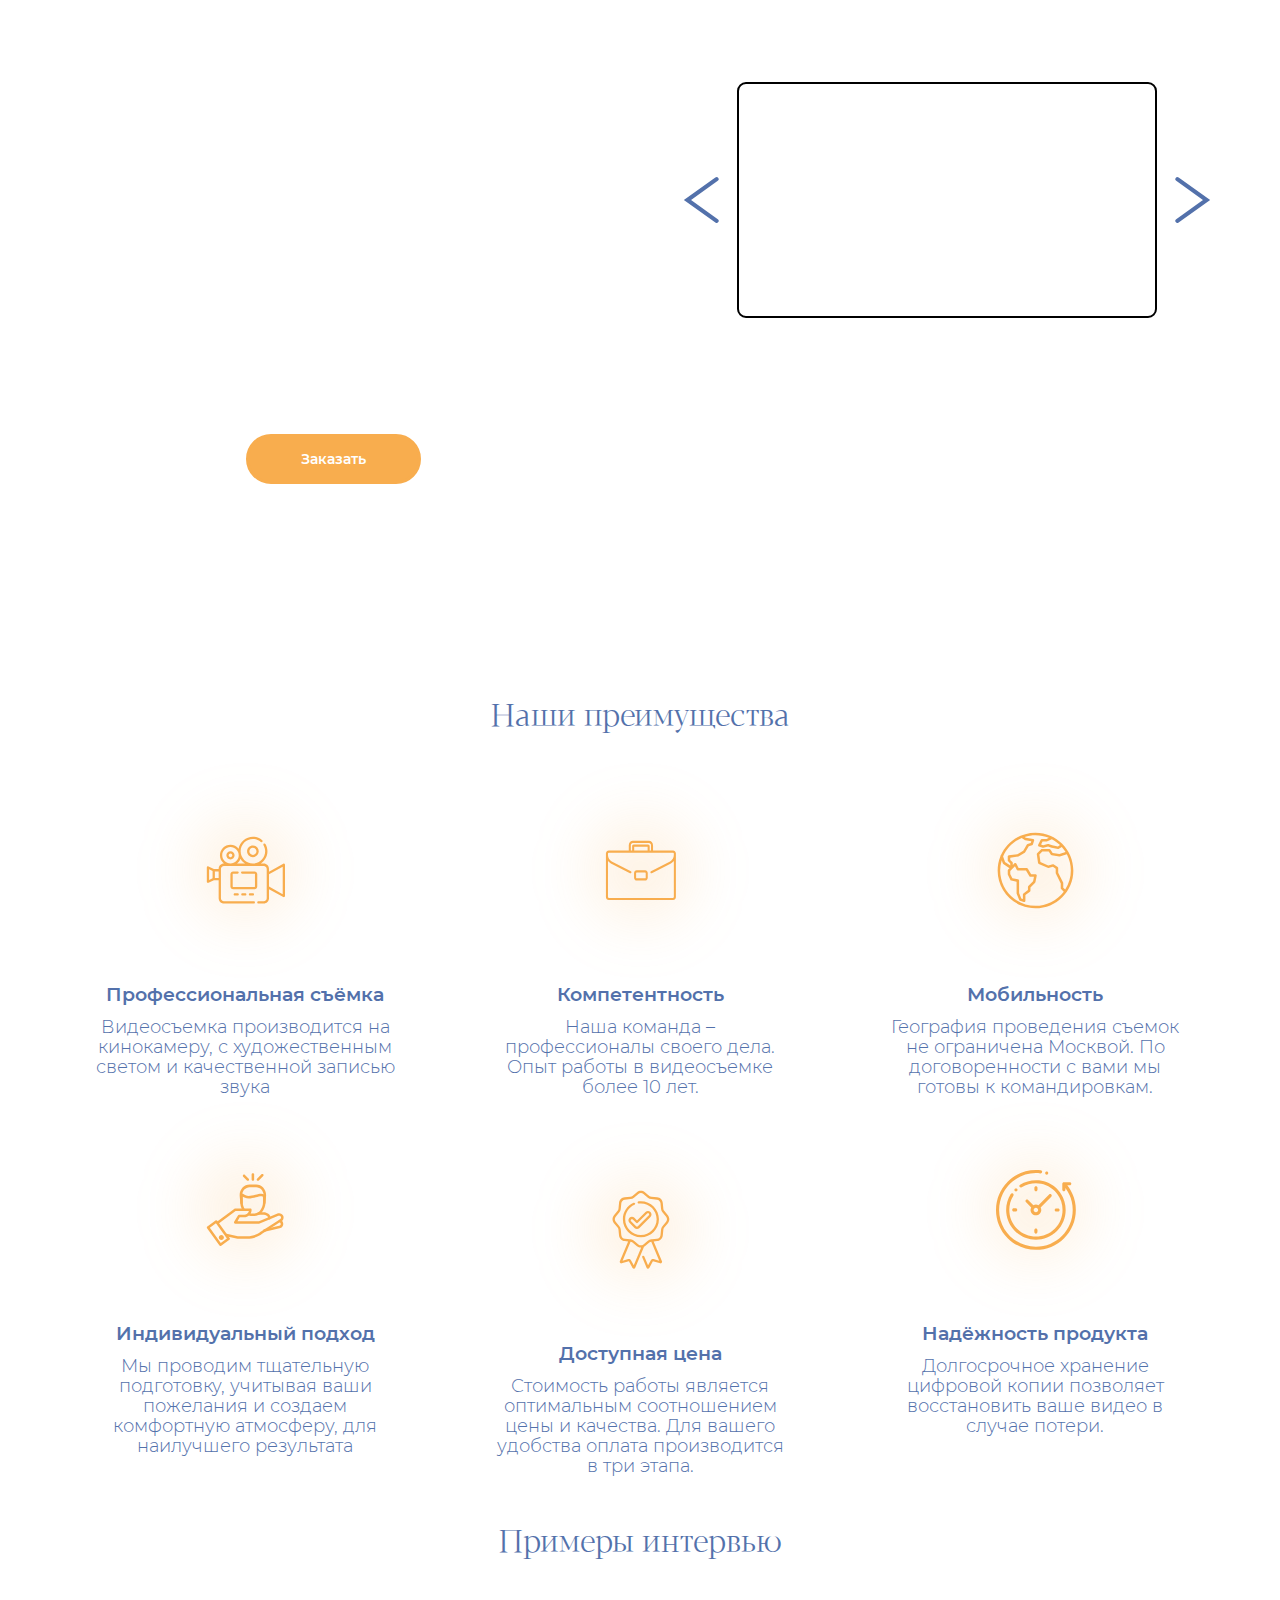
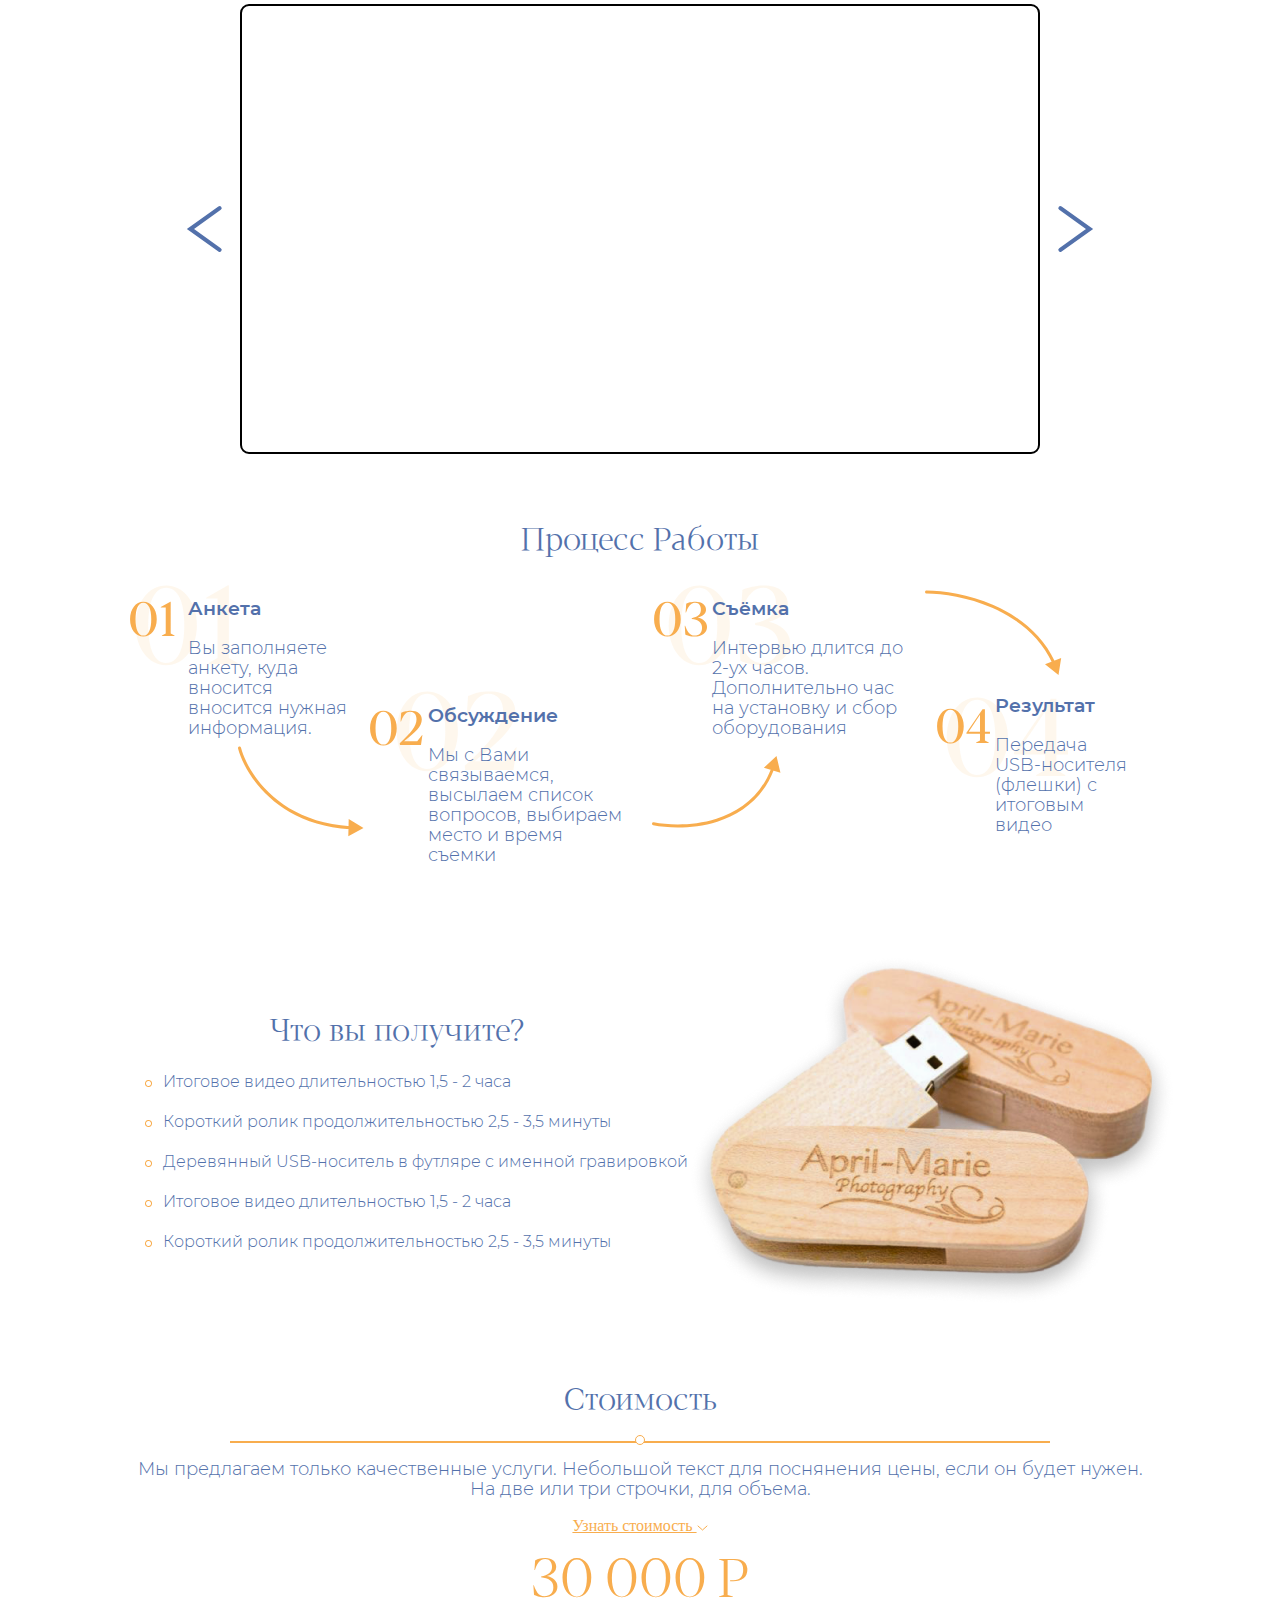
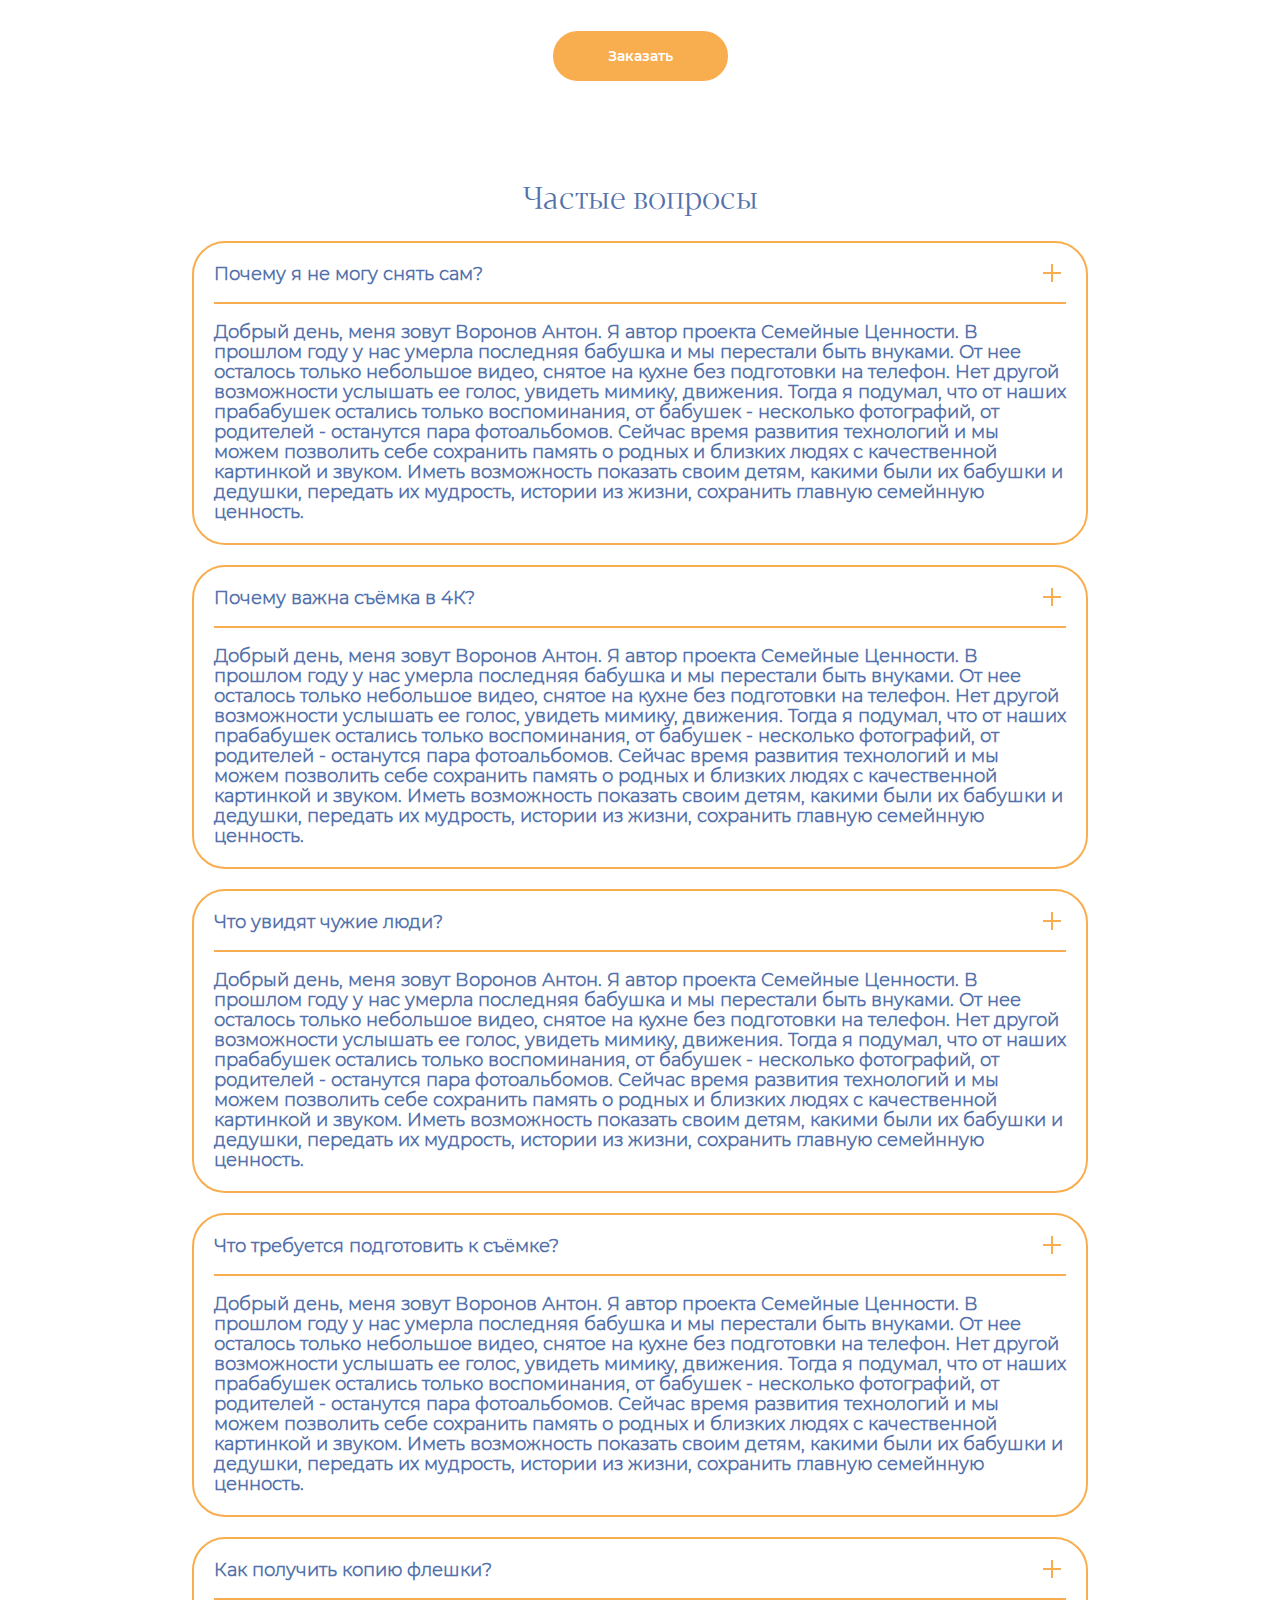
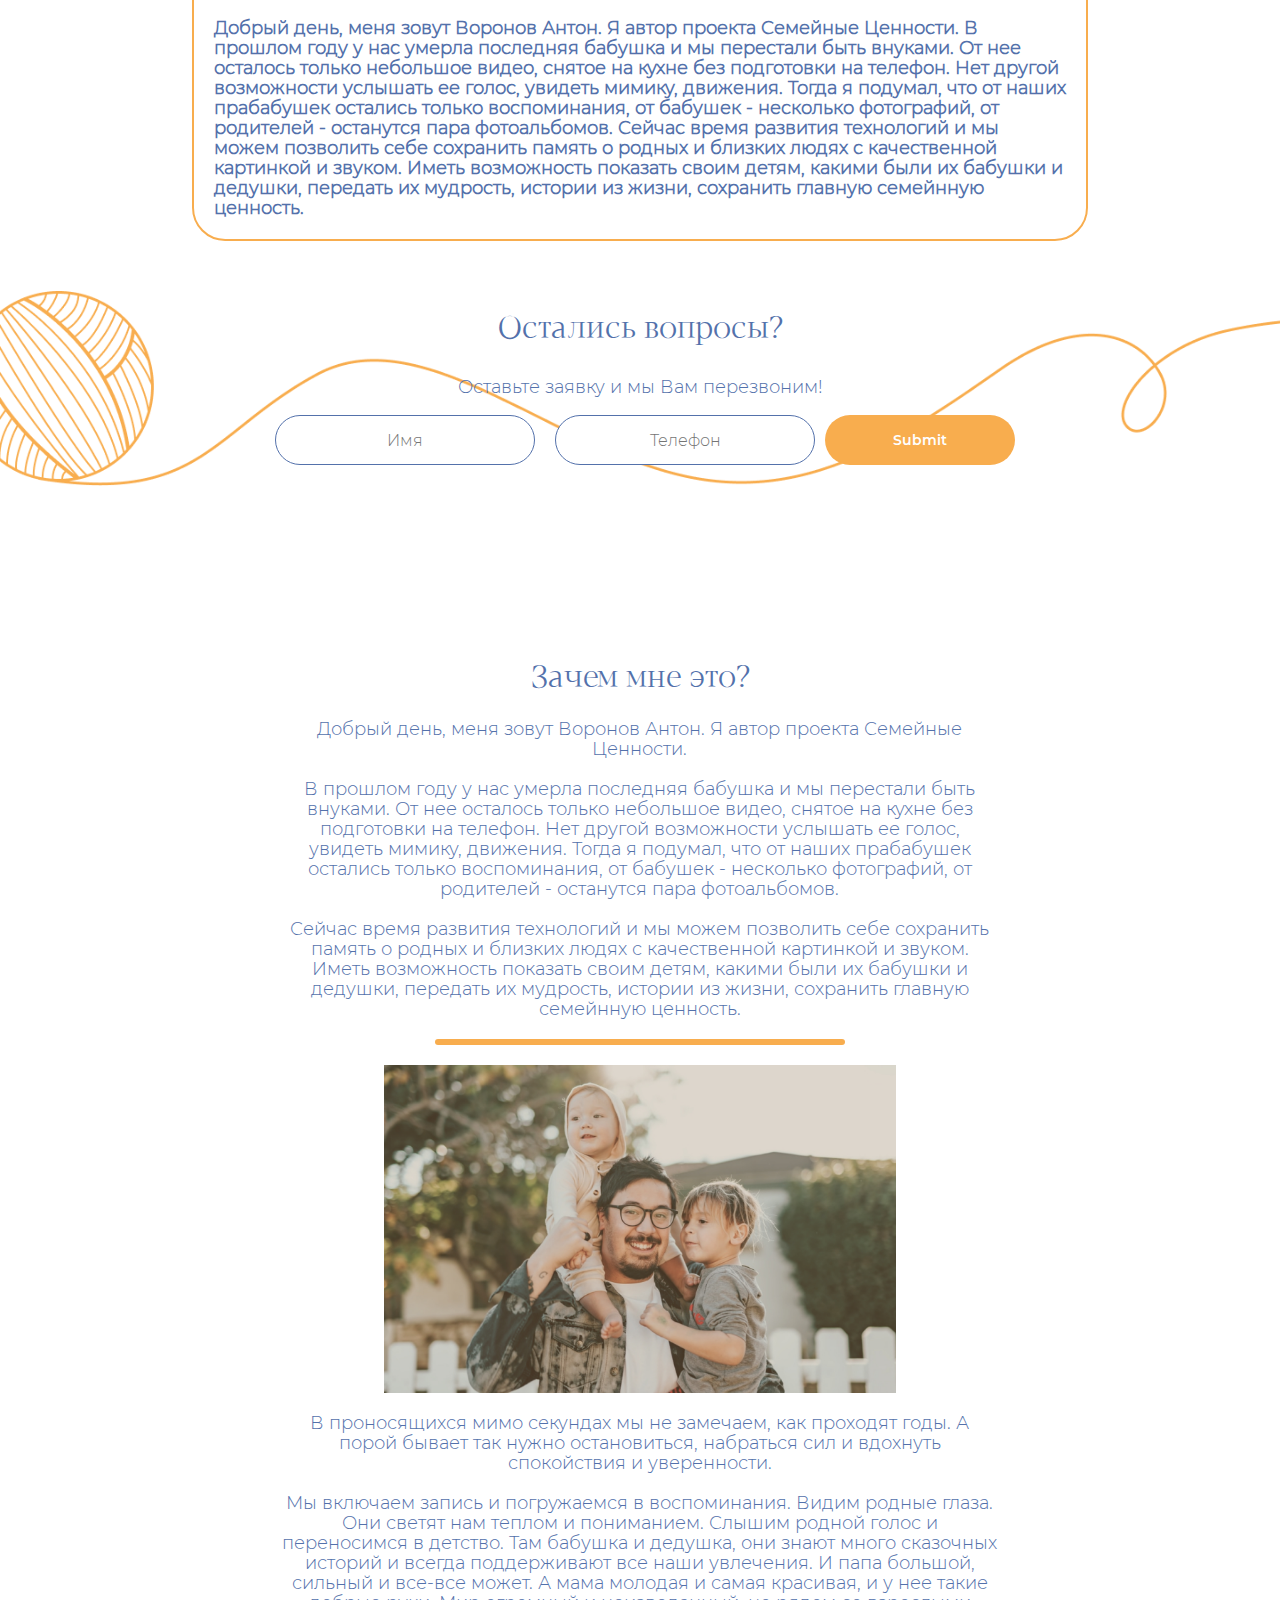
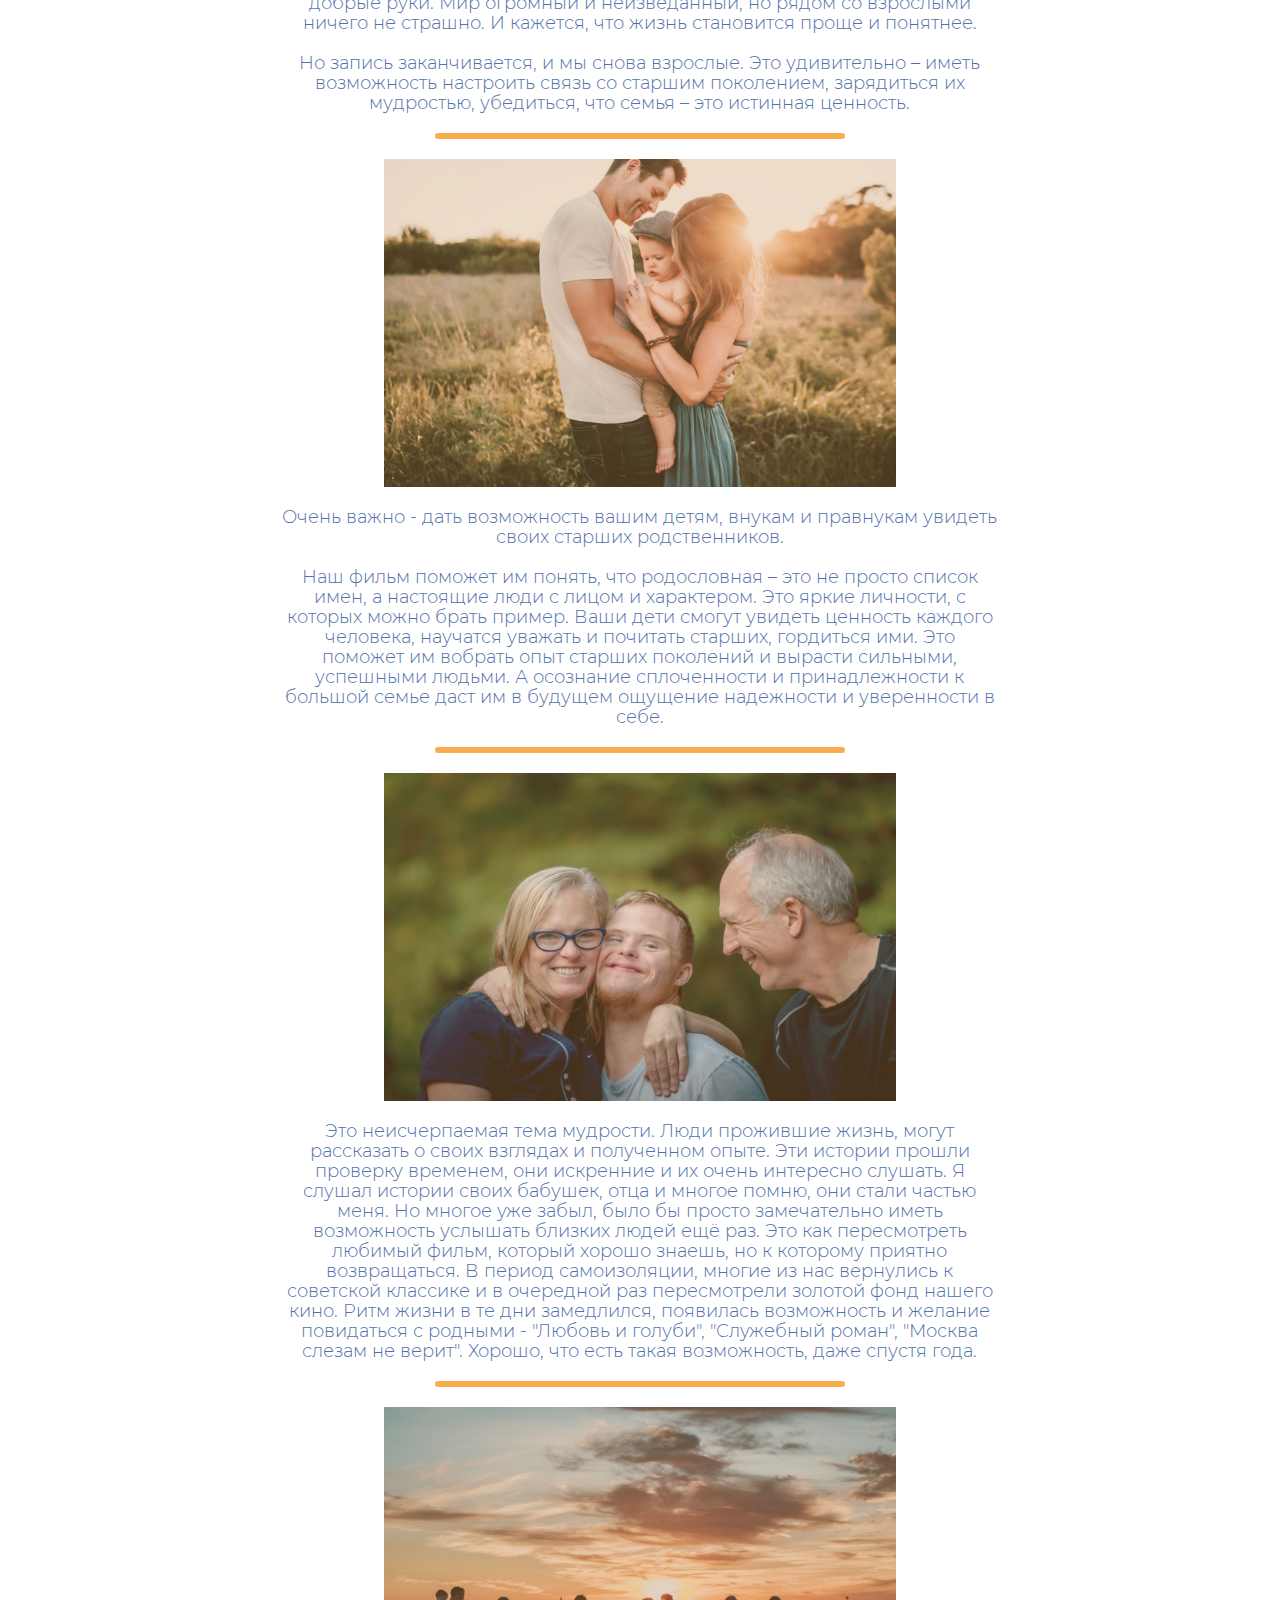
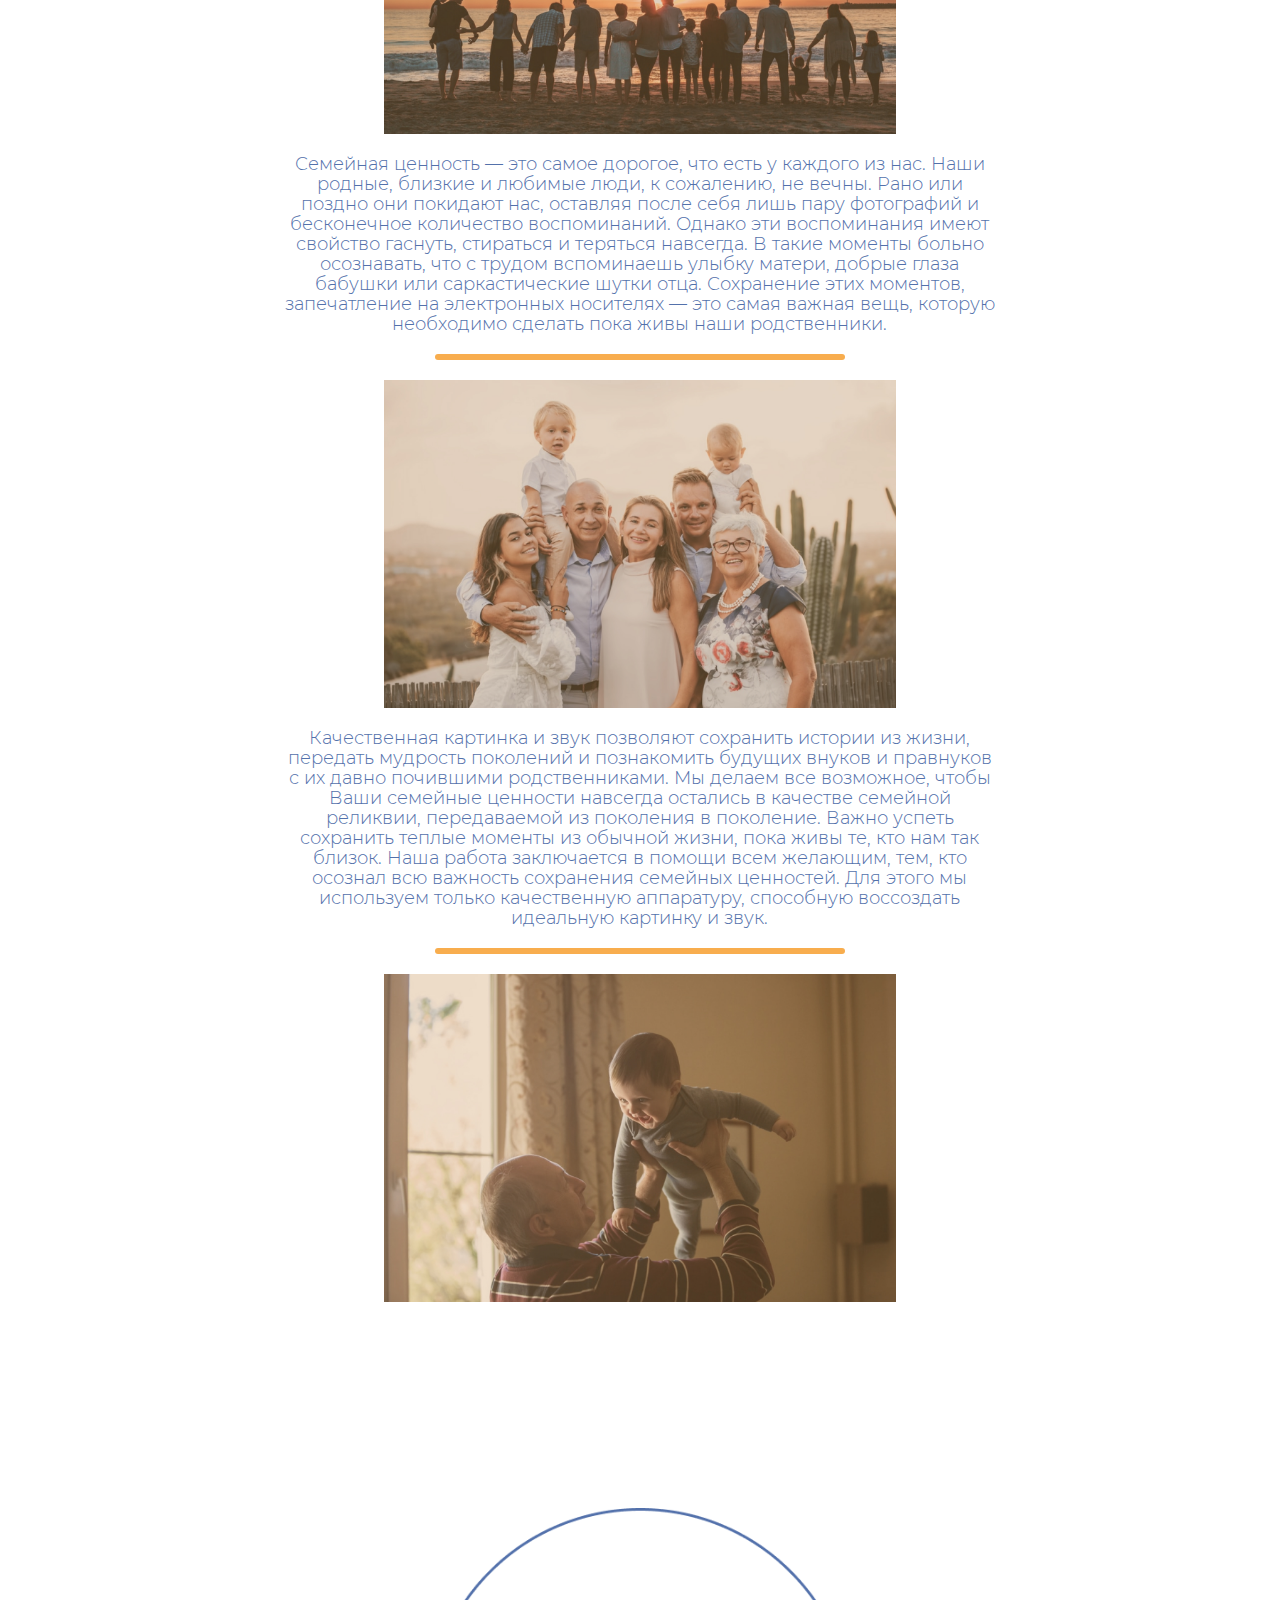
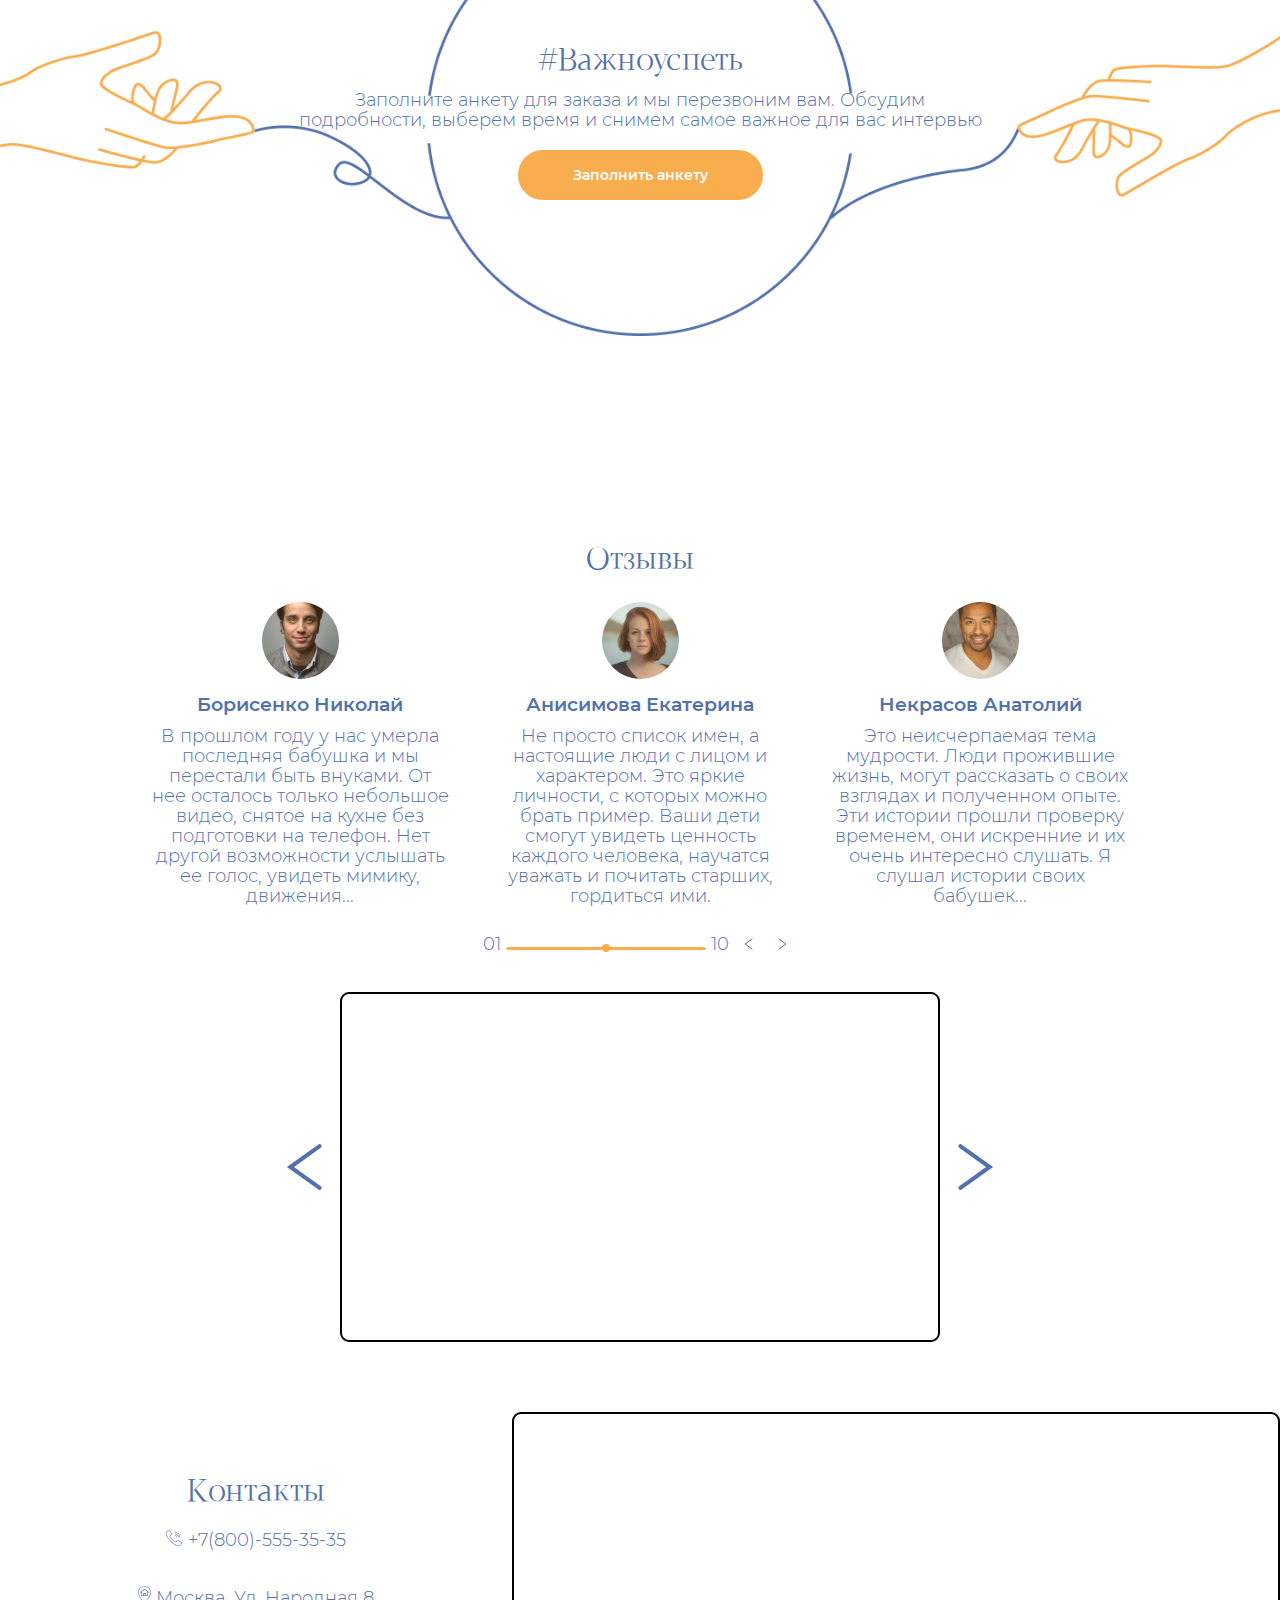
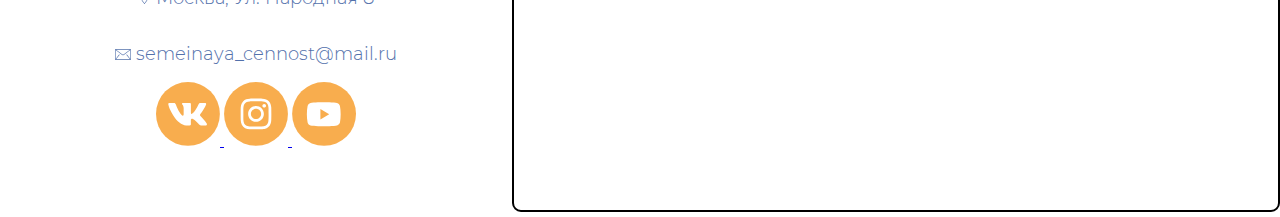
==== commit 6bb954ec: "add video galery to responses block" ====
--- a/index.html
+++ b/index.html
@@ -224,7 +224,6 @@
                 <h1>Примеры интервью</h1>
                 <div class="fifth-container">
                   <div class="fifth-content">
-            
                     <div class="galery fifth-galery">
                       <input type="image" src="static/resources/btnLeft.svg" alt="">
                       <div class="fifth-big-video">
@@ -232,25 +231,8 @@
                       </div>
                       <input type="image" src="static/resources/btnRight.svg" alt="">
                     </div>
-                    
-              
-                    <div class="fifth-small-videos">
-                      <div class="fifth-small-video">
-                        <iframe src="" frameborder="0"></iframe>
-                      </div>
-                      <div class="fifth-small-video">
-                        <iframe src="" frameborder="0"></iframe>
-                      </div>
-                      <div class="fifth-small-video">
-                        <iframe src="" frameborder="0"></iframe>
-                      </div>
-                    </div>
-              
-                  </div>
-            
-                  
-                </div>
-                
+                  </div>
+                </div>
               </div>
             
               <div class="sixth">
@@ -329,18 +311,6 @@
                   Узнать стоимость <img src="static/resources/show-price-img.svg" alt="">
                 </a>
                 <div class="eighth-price-container">
-                  <!--<div class="eighth-prices">
-                    <div class="eighth-price">
-                      <p><span>5&nbsp000&nbspР</span>После заполнения анкеты</p>
-                    </div>
-                    <div class="eighth-price">
-                      <p><span>15&nbsp000&nbspР</span>После съемки материалов</p>
-                    </div>
-                    <div class="eighth-price">
-                      <p><span>10&nbsp000&nbspР</span>При получении USB-носителя</p>
-                    </div>
-                  </div>-->
-            
                   <div class="eighth-full-price">
                     <p><span>30&nbsp000&nbspР</span></p>
                     <input type="button" value="Заказать">
@@ -633,6 +603,14 @@
                      <input type="image" src="static/resources/btnRight.svg">
                   </p>
                 </div>
+
+                <div class="galery thirteenth-galery">
+                  <input type="image" src="static/resources/btnLeft.svg" alt="">
+                  <div class="thirteenth-big-video">
+                    <iframe src="" frameborder="0"></iframe>
+                  </div>
+                  <input type="image" src="static/resources/btnRight.svg" alt="">
+                </div>
           
               </div>
             </div>
--- a/static/fifth.css
+++ b/static/fifth.css
@@ -16,36 +16,6 @@
   width: 800px;
   height: 450px;
   margin: auto;
-}
-
-.fifth-small-videos {
-  /*background-color: blue;*/
-  visibility: hidden;
-  position: absolute;
-  display: flex;
-  flex-flow: row nowrap;
-  width: 800px;
-  height: 150px;
-  margin: 10px auto;
-  justify-content: space-between;
-}
-
-.fifth-small-video {
-  /*background-color: yellow;*/
-  flex-grow: 1;
-  width: 260px;
-  height: 150px;
-  padding: 10px 10px 0px 10px;
-
-  flex: 0 0 260px;
-}
-
-.fifth-small-video:first-child {
-  padding-left: 0;
-}
-
-.fifth-small-video:last-child {
-  padding-right: 0px;
 }
 
 .fifth-galery {
--- a/static/thirteenth.css
+++ b/static/thirteenth.css
@@ -67,6 +67,15 @@
   margin-bottom: 0;
 }
 
+.thirteenth-galery {
+  margin: 20px auto;
+}
+.thirteenth-big-video {
+  width: 600px;
+  height: 350px;
+  margin: auto;
+}
+
 @media screen and (max-width: 1200px) {
   .thirteenth-response {
     width: 250px;
